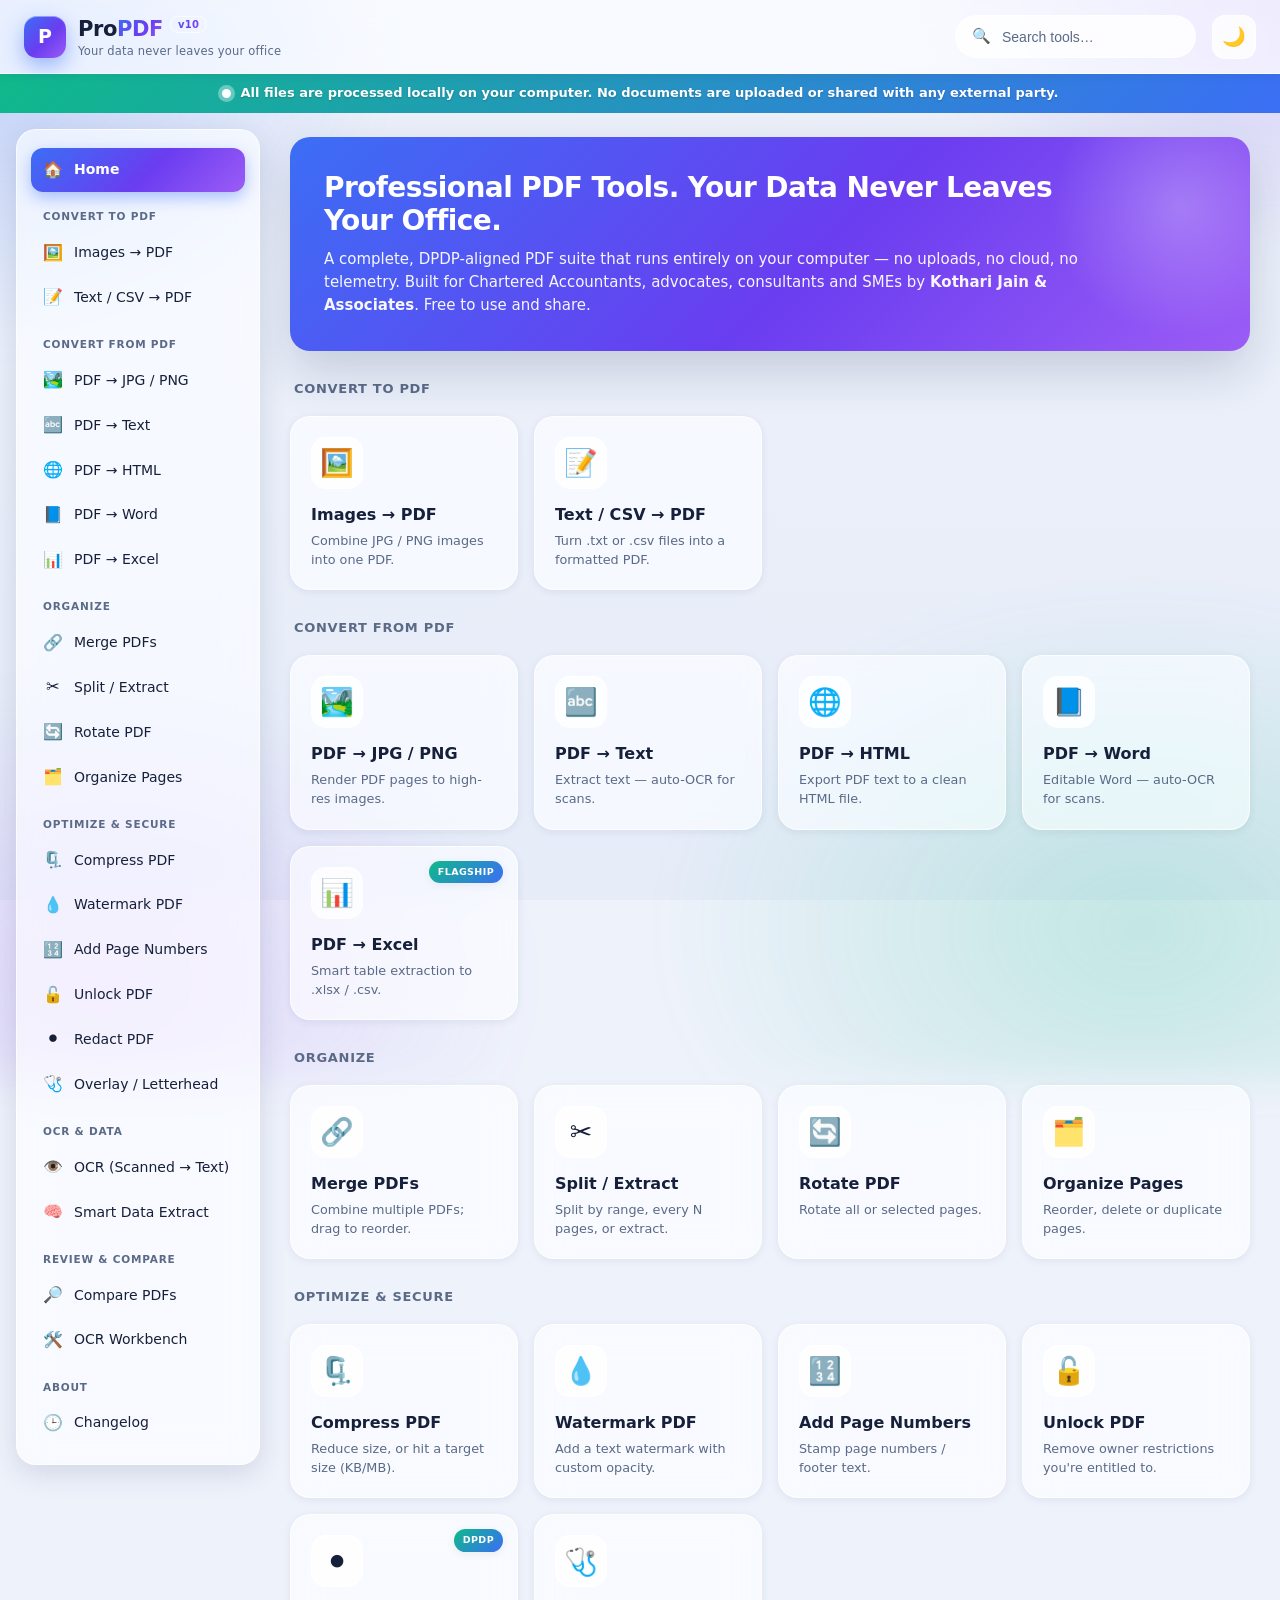
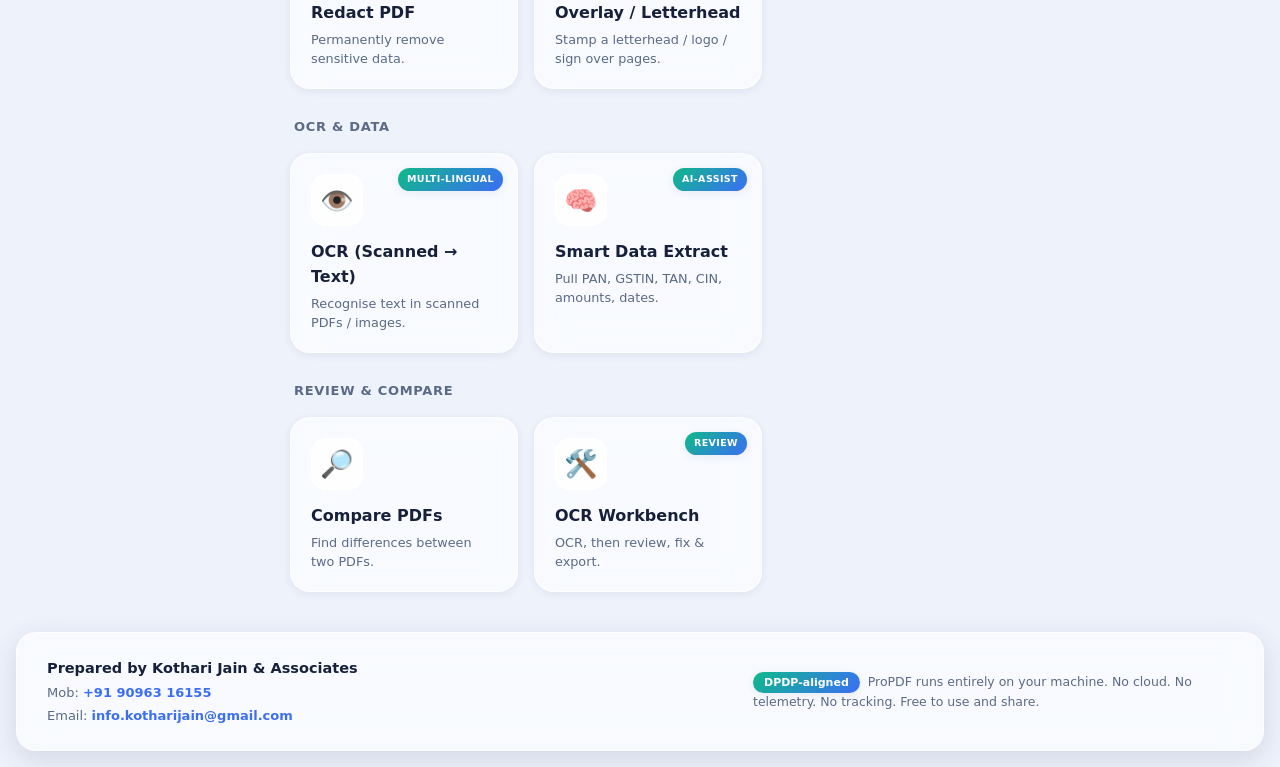
==== ProPDF.html @ 5aa7ebdc "Add files via upload Update to v10" ====
<!DOCTYPE html>
<html lang="en" data-theme="light">
<head>
  <meta charset="UTF-8" />
  <meta name="viewport" content="width=device-width, initial-scale=1.0" />
  <title>ProPDF — Secure Local PDF Tools</title>
  <meta name="description" content="Free PDF toolkit that runs 100% on your computer — merge, split, compress, OCR, PDF to Excel/Word. No uploads, DPDP-compliant. By Kothari Jain & Associates." />
  <meta property="og:type" content="website" />
  <meta property="og:site_name" content="ProPDF" />
  <meta property="og:title" content="ProPDF — Secure Local PDF Tools" />
  <meta property="og:description" content="Free PDF toolkit that runs 100% on your computer — merge, split, compress, OCR, PDF to Excel/Word. No uploads. DPDP-compliant. By Kothari Jain & Associates." />
  <meta property="og:url" content="https://getpropdf.github.io/ProPDF/ProPDF.html" />
  <meta name="twitter:card" content="summary" />
  <meta name="twitter:title" content="ProPDF — Secure Local PDF Tools" />
  <meta name="twitter:description" content="Free, private PDF tools that run entirely on your computer. No uploads. DPDP-compliant." />
  <link rel="icon" href="data:image/svg+xml,%3Csvg%20xmlns='http://www.w3.org/2000/svg'%20viewBox='0%200%20100%20100'%3E%3Crect%20width='100'%20height='100'%20rx='22'%20fill='%233b6ef5'/%3E%3Ctext%20x='50'%20y='70'%20font-size='56'%20font-family='Arial'%20font-weight='bold'%20fill='white'%20text-anchor='middle'%3EP%3C/text%3E%3C/svg%3E" />
  <style>
/* ============================================================
   ProPDF — Material + Glassmorphism UI
   Prepared by Kothari Jain & Associates
   ============================================================ */

:root {
  --bg-0: #eef2fb;
  --bg-1: #e6ecf8;
  --glass: rgba(255, 255, 255, 0.62);
  --glass-2: rgba(255, 255, 255, 0.80);
  --glass-brd: rgba(255, 255, 255, 0.7);
  --stroke: rgba(20, 40, 80, 0.10);
  --text: #16203a;
  --text-muted: #5a6a87;
  --brand: #3b6ef5;
  --brand-2: #6a3df0;
  --accent: #0fb98a;
  --danger: #e0455a;
  --warning: #d68a1c;
  --grad: linear-gradient(135deg, #3b6ef5 0%, #6a3df0 55%, #9b5cf6 100%);
  --grad-accent: linear-gradient(135deg, #0fb98a, #3b6ef5);
  --shadow-sm: 0 2px 8px rgba(30, 50, 90, .08);
  --shadow-md: 0 8px 28px rgba(30, 50, 90, .14);
  --shadow-lg: 0 18px 50px rgba(30, 50, 90, .20);
  --radius: 20px;
  --radius-sm: 13px;
  --speed: .22s cubic-bezier(.2, .8, .2, 1);
  --blur: saturate(160%) blur(16px);
}

[data-theme="dark"] {
  --bg-0: #0a0e1a;
  --bg-1: #0e1424;
  --glass: rgba(26, 34, 56, 0.55);
  --glass-2: rgba(30, 40, 66, 0.72);
  --glass-brd: rgba(120, 140, 200, 0.18);
  --stroke: rgba(150, 170, 220, 0.12);
  --text: #e9eefb;
  --text-muted: #98a6c4;
  --brand: #6d97ff;
  --brand-2: #a47bff;
  --accent: #2fe0ad;
  --danger: #ff6b7d;
  --warning: #f0b44a;
  --grad: linear-gradient(135deg, #4f7dff 0%, #7d54ff 55%, #a86bff 100%);
  --grad-accent: linear-gradient(135deg, #2fe0ad, #4f7dff);
  --shadow-sm: 0 2px 10px rgba(0, 0, 0, .35);
  --shadow-md: 0 10px 34px rgba(0, 0, 0, .45);
  --shadow-lg: 0 22px 60px rgba(0, 0, 0, .55);
}

* { box-sizing: border-box; }
html, body { margin: 0; padding: 0; min-height: 100%; }

body {
  color: var(--text);
  font-family: "Segoe UI", Roboto, system-ui, -apple-system, "Helvetica Neue", Arial, sans-serif;
  font-size: 15px; line-height: 1.55; -webkit-font-smoothing: antialiased;
  background: var(--bg-0); position: relative; overflow-x: hidden;
}
body::before {
  content: ""; position: fixed; inset: -20%; z-index: -2;
  background:
    radial-gradient(40% 40% at 12% 18%, rgba(59, 110, 245, .26), transparent 60%),
    radial-gradient(38% 38% at 88% 12%, rgba(106, 61, 240, .24), transparent 60%),
    radial-gradient(45% 45% at 78% 88%, rgba(15, 185, 138, .20), transparent 60%),
    radial-gradient(40% 40% at 20% 92%, rgba(155, 92, 246, .18), transparent 60%);
  filter: blur(20px); animation: drift 22s ease-in-out infinite alternate;
}
body::after { content: ""; position: fixed; inset: 0; z-index: -3; background: linear-gradient(180deg, var(--bg-0), var(--bg-1)); }
@keyframes drift { 0% { transform: translate3d(0,0,0) scale(1); } 100% { transform: translate3d(0,-3%,0) scale(1.08); } }

a { color: var(--brand); text-decoration: none; }
a:hover { text-decoration: underline; }

.topbar {
  position: sticky; top: 0; z-index: 50; display: flex; align-items: center; gap: 16px; padding: 13px 24px;
  background: var(--glass); -webkit-backdrop-filter: var(--blur); backdrop-filter: var(--blur);
  border-bottom: 1px solid var(--glass-brd); box-shadow: var(--shadow-sm);
}
.brand-logo { display: flex; align-items: center; gap: 12px; cursor: pointer; user-select: none; }
.brand-mark {
  width: 42px; height: 42px; border-radius: 13px; background: var(--grad);
  display: grid; place-items: center; color: #fff; font-weight: 800; font-size: 19px;
  box-shadow: 0 8px 20px rgba(59,110,245,.45), inset 0 1px 0 rgba(255,255,255,.4);
}
.brand-name { font-size: 21px; font-weight: 800; letter-spacing: -.4px; }
.brand-name span { background: var(--grad); -webkit-background-clip: text; background-clip: text; -webkit-text-fill-color: transparent; }
.brand-tag { font-size: 11.5px; color: var(--text-muted); margin-top: -3px; letter-spacing: .2px; }
.topbar-spacer { flex: 1; }

.search-box {
  display: flex; align-items: center; gap: 9px; background: var(--glass-2); border: 1px solid var(--glass-brd);
  border-radius: 999px; padding: 9px 16px; min-width: 240px; transition: box-shadow var(--speed), border-color var(--speed);
}
.search-box:focus-within { border-color: var(--brand); box-shadow: 0 0 0 4px rgba(59,110,245,.16); }
.search-box input { border: none; outline: none; background: transparent; color: var(--text); width: 100%; font-size: 14px; }
.search-box input::placeholder { color: var(--text-muted); }

.icon-btn {
  width: 44px; height: 44px; border-radius: 13px; border: 1px solid var(--glass-brd); background: var(--glass-2);
  color: var(--text); cursor: pointer; display: grid; place-items: center; font-size: 19px;
  transition: transform var(--speed), box-shadow var(--speed), background var(--speed);
}
.icon-btn:hover { transform: translateY(-2px) scale(1.04); box-shadow: var(--shadow-md); }
.icon-btn:active { transform: translateY(0) scale(.98); }

.privacy-banner {
  display: flex; align-items: center; gap: 10px; justify-content: center; background: var(--grad-accent);
  color: #fff; font-size: 13px; font-weight: 600; padding: 9px 16px; text-shadow: 0 1px 2px rgba(0,0,0,.2);
}
.privacy-banner .dot { width: 9px; height: 9px; border-radius: 50%; background: #fff; box-shadow: 0 0 0 4px rgba(255,255,255,.35); animation: pulse 2.2s infinite; }
@keyframes pulse { 0%,100% { opacity: 1; } 50% { opacity: .45; } }

.layout { display: flex; gap: 0; min-height: calc(100vh - 132px); align-items: stretch; }
.sidebar {
  width: 244px; flex-shrink: 0; padding: 18px 14px; margin: 16px 0 16px 16px; border-radius: var(--radius);
  background: var(--glass); -webkit-backdrop-filter: var(--blur); backdrop-filter: var(--blur);
  border: 1px solid var(--glass-brd); box-shadow: var(--shadow-md); align-self: flex-start; position: sticky; top: 84px;
}
.side-group-title { font-size: 10.5px; font-weight: 800; text-transform: uppercase; letter-spacing: .8px; color: var(--text-muted); padding: 16px 12px 6px; }
.side-link {
  display: flex; align-items: center; gap: 11px; padding: 10px 12px; border-radius: 12px; cursor: pointer;
  color: var(--text); font-size: 14px; font-weight: 500; transition: background var(--speed), color var(--speed), transform var(--speed);
}
.side-link:hover { background: var(--glass-2); transform: translateX(3px); }
.side-link.active { background: var(--grad); color: #fff; font-weight: 700; box-shadow: 0 6px 16px rgba(59,110,245,.4); }
.side-link .ic { width: 20px; text-align: center; font-size: 16px; }

.main { flex: 1; padding: 24px 30px; overflow-x: hidden; min-width: 0; }

.hero {
  position: relative; overflow: hidden; border-radius: var(--radius); padding: 34px; margin-bottom: 28px;
  color: #fff; background: var(--grad); box-shadow: var(--shadow-lg);
}
.hero::after { content: ""; position: absolute; right: -60px; top: -60px; width: 260px; height: 260px; background: radial-gradient(circle, rgba(255,255,255,.25), transparent 70%); }
.hero h1 { margin: 0 0 10px; font-size: 28px; letter-spacing: -.6px; line-height: 1.2; max-width: 760px; }
.hero p { margin: 0; max-width: 760px; opacity: .95; font-size: 15px; }
.hero p strong { font-weight: 800; }

.section-title { font-size: 13px; font-weight: 800; margin: 28px 4px 16px; color: var(--text-muted); text-transform: uppercase; letter-spacing: .7px; }

.grid { display: grid; grid-template-columns: repeat(auto-fill, minmax(208px, 1fr)); gap: 16px; }
.card {
  position: relative; overflow: hidden; cursor: pointer; border-radius: var(--radius); padding: 20px;
  background: var(--glass); -webkit-backdrop-filter: var(--blur); backdrop-filter: var(--blur);
  border: 1px solid var(--glass-brd); box-shadow: var(--shadow-sm);
  transition: transform var(--speed), box-shadow var(--speed), border-color var(--speed);
}
.card::before {
  content: ""; position: absolute; inset: 0; border-radius: inherit; padding: 1px; background: var(--grad); opacity: 0;
  -webkit-mask: linear-gradient(#000 0 0) content-box, linear-gradient(#000 0 0); -webkit-mask-composite: xor;
  mask-composite: exclude; transition: opacity var(--speed);
}
.card:hover { transform: translateY(-6px); box-shadow: var(--shadow-lg); }
.card:hover::before { opacity: 1; }
.card .emoji {
  width: 52px; height: 52px; border-radius: 15px; display: grid; place-items: center; font-size: 27px; margin-bottom: 14px;
  background: var(--glass-2); border: 1px solid var(--glass-brd); box-shadow: inset 0 1px 0 rgba(255,255,255,.4); transition: transform var(--speed);
}
.card:hover .emoji { transform: scale(1.08) rotate(-4deg); }
.card h3 { margin: 0 0 5px; font-size: 16px; font-weight: 700; }
.card p { margin: 0; font-size: 12.8px; color: var(--text-muted); line-height: 1.45; }
.card .badge {
  position: absolute; top: 14px; right: 14px; font-size: 9.5px; font-weight: 800; letter-spacing: .4px; padding: 4px 9px;
  border-radius: 999px; color: #fff; background: var(--grad-accent); text-transform: uppercase; box-shadow: var(--shadow-sm);
}
.card .badge.soon { background: linear-gradient(135deg, #f0a93a, #e0742a); }

.tool-head { display: flex; align-items: center; gap: 12px; margin-bottom: 4px; flex-wrap: wrap; }
.tool-head .back {
  cursor: pointer; color: var(--text-muted); font-weight: 600; font-size: 13.5px; padding: 6px 12px; border-radius: 999px;
  background: var(--glass); border: 1px solid var(--glass-brd); transition: background var(--speed), color var(--speed);
}
.tool-head .back:hover { color: var(--brand); }
.tool-head h2 { margin: 0; font-size: 24px; letter-spacing: -.4px; }
.tool-sub { color: var(--text-muted); margin: 6px 0 22px; max-width: 760px; }

.panel {
  border-radius: var(--radius); padding: 26px; background: var(--glass);
  -webkit-backdrop-filter: var(--blur); backdrop-filter: var(--blur); border: 1px solid var(--glass-brd);
  box-shadow: var(--shadow-md); margin-bottom: 18px;
}

.dropzone {
  border: 2px dashed var(--stroke); border-radius: var(--radius); padding: 44px 20px; text-align: center; cursor: pointer;
  transition: border-color var(--speed), background var(--speed), transform var(--speed); background: var(--glass-2);
}
.dropzone:hover, .dropzone.drag { border-color: var(--brand); background: rgba(59,110,245,.08); transform: translateY(-2px); }
.dropzone .dz-icon { font-size: 44px; filter: drop-shadow(0 4px 8px rgba(59,110,245,.3)); }
.dropzone h4 { margin: 14px 0 4px; font-size: 16.5px; }
.dropzone p { margin: 0; color: var(--text-muted); font-size: 13px; }

.filelist { margin-top: 16px; display: flex; flex-direction: column; gap: 9px; }
.fileitem {
  display: flex; align-items: center; gap: 12px; padding: 11px 14px; background: var(--glass-2);
  border: 1px solid var(--glass-brd); border-radius: var(--radius-sm); transition: box-shadow var(--speed);
}
.fileitem:hover { box-shadow: var(--shadow-sm); }
.fileitem.dragging { opacity: .5; }
.fileitem .grip { cursor: grab; color: var(--text-muted); font-size: 15px; }
.fileitem .fname { flex: 1; font-weight: 600; font-size: 14px; overflow: hidden; text-overflow: ellipsis; white-space: nowrap; }
.fileitem .fsize { color: var(--text-muted); font-size: 12.5px; }
.fileitem .rm { cursor: pointer; color: var(--danger); font-weight: 800; padding: 3px 8px; border-radius: 8px; }
.fileitem .rm:hover { background: rgba(224,69,90,.14); }

.controls { display: flex; flex-wrap: wrap; gap: 18px; margin-top: 20px; align-items: flex-end; }
.field { display: flex; flex-direction: column; gap: 7px; }
.field label { font-size: 12.5px; font-weight: 700; color: var(--text-muted); }
.field input[type="text"], .field input[type="number"], .field input[type="password"], .field select {
  background: var(--glass-2); color: var(--text); border: 1px solid var(--glass-brd); border-radius: 11px; padding: 10px 13px;
  font-size: 14px; outline: none; min-width: 160px; transition: border-color var(--speed), box-shadow var(--speed);
}
.field input:focus, .field select:focus { border-color: var(--brand); box-shadow: 0 0 0 4px rgba(59,110,245,.15); }
.field.range input { min-width: 200px; }

.btn {
  border: none; border-radius: 13px; padding: 13px 24px; font-size: 14.5px; font-weight: 700; cursor: pointer; color: #fff;
  background: var(--grad); display: inline-flex; align-items: center; gap: 8px;
  box-shadow: 0 8px 20px rgba(59,110,245,.35), inset 0 1px 0 rgba(255,255,255,.25);
  transition: transform var(--speed), box-shadow var(--speed), filter var(--speed);
}
.btn:hover { transform: translateY(-2px); box-shadow: 0 12px 28px rgba(59,110,245,.45); filter: brightness(1.05); }
.btn:active { transform: translateY(0); }
.btn:disabled { opacity: .5; cursor: not-allowed; transform: none; box-shadow: none; filter: grayscale(.3); }
.btn.secondary { background: var(--glass-2); color: var(--text); border: 1px solid var(--glass-brd); box-shadow: var(--shadow-sm); }
.btn.secondary:hover { color: var(--brand); box-shadow: var(--shadow-md); }
.btn-row { display: flex; gap: 12px; margin-top: 22px; flex-wrap: wrap; }

.progress-wrap { margin-top: 20px; display: none; }
.progress-wrap.show { display: block; }
.progress-bar { height: 12px; border-radius: 999px; background: var(--glass-2); overflow: hidden; border: 1px solid var(--glass-brd); }
.progress-fill { height: 100%; width: 0%; background: var(--grad); transition: width .25s; box-shadow: 0 0 12px rgba(59,110,245,.5); }
.progress-label { font-size: 13px; color: var(--text-muted); margin-top: 9px; font-weight: 500; }

.result { margin-top: 16px; padding: 15px 18px; border-radius: var(--radius-sm); font-size: 14px; display: none; font-weight: 500; }
.result.show { display: block; }
.result.ok { background: rgba(15,185,138,.14); border: 1px solid var(--accent); }
.result.err { background: rgba(224,69,90,.12); border: 1px solid var(--danger); }

.toast {
  position: fixed; bottom: 24px; right: 24px; z-index: 100; background: var(--glass-2);
  -webkit-backdrop-filter: var(--blur); backdrop-filter: var(--blur); border: 1px solid var(--glass-brd);
  border-left: 4px solid var(--accent); border-radius: 14px; padding: 14px 20px; box-shadow: var(--shadow-lg);
  font-size: 14px; transform: translateY(24px); opacity: 0; transition: all .3s cubic-bezier(.2,.8,.2,1); max-width: 360px;
}
.toast.show { transform: translateY(0); opacity: 1; }
.toast.err { border-left-color: var(--danger); }

.thumbs { display: grid; grid-template-columns: repeat(auto-fill, minmax(128px, 1fr)); gap: 14px; margin-top: 18px; }
.thumb {
  position: relative; border: 1px solid var(--glass-brd); border-radius: 12px; overflow: hidden; background: var(--glass-2);
  cursor: grab; box-shadow: var(--shadow-sm); transition: transform var(--speed), box-shadow var(--speed);
}
.thumb:hover { transform: translateY(-3px); box-shadow: var(--shadow-md); }
.thumb.dragging { opacity: .4; }
.thumb canvas, .thumb img { width: 100%; display: block; }
.thumb .pg { position: absolute; bottom: 0; left: 0; right: 0; text-align: center; font-size: 11px; background: rgba(0,0,0,.6); color: #fff; padding: 3px; }
.thumb .ops { position: absolute; top: 5px; right: 5px; display: flex; gap: 5px; }
.thumb .ops span { width: 24px; height: 24px; border-radius: 8px; background: rgba(0,0,0,.62); color: #fff; display: grid; place-items: center; font-size: 12px; cursor: pointer; transition: background var(--speed); }
.thumb .ops span:hover { background: var(--brand); }

.footer {
  margin: 16px; padding: 24px 30px; border-radius: var(--radius); background: var(--glass);
  -webkit-backdrop-filter: var(--blur); backdrop-filter: var(--blur); border: 1px solid var(--glass-brd);
  box-shadow: var(--shadow-md); color: var(--text-muted); font-size: 13px;
}
.footer-grid { display: flex; flex-wrap: wrap; gap: 26px; justify-content: space-between; align-items: center; }
.firm-card { display: flex; flex-direction: column; gap: 3px; }
.firm-card strong { color: var(--text); font-size: 14.5px; }
.firm-card a { font-weight: 600; }
.footer .disclaimer { max-width: 480px; font-size: 12.5px; }

.outbox {
  margin-top: 14px; background: var(--glass-2); border: 1px solid var(--glass-brd); border-radius: 12px; padding: 14px;
  max-height: 380px; overflow: auto; font-family: ui-monospace, "Cascadia Code", Consolas, monospace; font-size: 12.5px;
  white-space: pre-wrap; word-break: break-word;
}

.muted { color: var(--text-muted); }
.hidden { display: none !important; }
.pill { font-size: 11px; font-weight: 800; padding: 4px 11px; border-radius: 999px; color: #fff; background: var(--grad-accent); box-shadow: var(--shadow-sm); }

@media (max-width: 900px) {
  .sidebar { display: none; }
  .search-box { min-width: 140px; }
  .main { padding: 18px; }
  .hero h1 { font-size: 23px; }
}

/* ---------- attachment preview ---------- */
.preview-wrap { margin-top: 16px; }
.preview-head { font-size: 12px; font-weight: 800; text-transform: uppercase; letter-spacing: .6px; color: var(--text-muted); margin: 4px 2px 10px; }
.preview-file-label { font-weight: 700; font-size: 13px; margin: 12px 2px 8px; color: var(--text); }
.preview-wrap .thumb { cursor: default; }
.preview-wrap .thumb:hover { transform: none; box-shadow: var(--shadow-sm); }

/* ---------- changelog ---------- */
.cl-head { display: flex; align-items: center; gap: 12px; margin-bottom: 12px; flex-wrap: wrap; }
.cl-ver { font-weight: 800; font-size: 13px; color: #fff; background: var(--grad); padding: 4px 13px; border-radius: 999px; box-shadow: var(--shadow-sm); }
.cl-title { font-weight: 700; font-size: 16.5px; }
.cl-list { margin: 0; padding-left: 20px; }
.cl-list li { margin: 6px 0; font-size: 14px; color: var(--text); line-height: 1.5; }

/* ---------- version badge + update bar ---------- */
.ver-badge { font-size: 10px; font-weight: 800; vertical-align: super; margin-left: 7px; padding: 2px 7px; border-radius: 999px; background: var(--glass-2); border: 1px solid var(--glass-brd); color: var(--brand); letter-spacing: .3px; }
.update-bar { position: fixed; left: 50%; transform: translateX(-50%); bottom: 24px; z-index: 120; display: flex; align-items: center; gap: 14px; padding: 12px 14px 12px 20px; border-radius: 14px; background: var(--glass-2); -webkit-backdrop-filter: var(--blur); backdrop-filter: var(--blur); border: 1px solid var(--glass-brd); box-shadow: var(--shadow-lg); font-size: 14px; font-weight: 600; max-width: 92vw; }
.update-bar .btn { padding: 9px 16px; font-size: 13.5px; }
.update-x { cursor: pointer; color: var(--text-muted); font-weight: 800; padding: 2px 7px; border-radius: 8px; }
.update-x:hover { color: var(--danger); background: rgba(224,69,90,.12); }

/* ---------- v10: redact ---------- */
.redact-viewer { display: flex; flex-direction: column; gap: 14px; margin-top: 14px; max-height: 72vh; overflow: auto; padding: 4px; }
.rd-page { position: relative; border: 1px solid var(--glass-brd); border-radius: 10px; overflow: hidden; background: var(--glass-2); }
.rd-page canvas { display: block; width: 100%; }
.rd-overlay { position: absolute; inset: 0; cursor: crosshair; }
.rd-box { position: absolute; background: rgba(0,0,0,.55); border: 1px solid #000; cursor: pointer; }
.rd-box.auto { background: rgba(214,69,90,.45); border-color: var(--danger); }
.rd-pagenum { position: absolute; top: 6px; left: 8px; font-size: 11px; background: rgba(0,0,0,.6); color: #fff; padding: 2px 8px; border-radius: 6px; }
.det-list { margin-top: 14px; display: flex; flex-direction: column; gap: 4px; max-height: 200px; overflow: auto; }
.det-head { font-weight: 800; font-size: 12.5px; margin: 6px 0; color: var(--text-muted); }
.det-item { font-size: 13px; padding: 4px 10px; background: var(--glass-2); border: 1px solid var(--glass-brd); border-radius: 8px; }
/* ---------- v10: overlay ---------- */
.ov-preview { margin-top: 14px; }
.ov-stage { position: relative; display: inline-block; max-width: 100%; border: 1px solid var(--glass-brd); border-radius: 10px; overflow: hidden; }
.ov-stage canvas { display: block; }
.ov-ghost { position: absolute; pointer-events: none; }
/* ---------- v10: compare ---------- */
.cmp-out { margin-top: 14px; display: flex; flex-direction: column; gap: 12px; }
.cmp-sum { font-size: 14px; padding: 10px 14px; background: var(--glass-2); border: 1px solid var(--glass-brd); border-radius: 10px; }
.cmp-legend { font-size: 12px; display: flex; gap: 10px; }
.cmp-text { line-height: 1.9; background: var(--glass-2); border: 1px solid var(--glass-brd); border-radius: 10px; padding: 14px; max-height: 52vh; overflow: auto; }
.d-add { background: rgba(15,185,138,.25); border-radius: 3px; padding: 0 2px; }
.d-del { background: rgba(224,69,90,.25); text-decoration: line-through; border-radius: 3px; padding: 0 2px; }
.cmp-page { display: flex; flex-direction: column; gap: 6px; }
/* ---------- v10: OCR workbench ---------- */
.wb-text { width: 100%; min-height: 320px; margin-top: 14px; border-radius: 12px; border: 1px solid var(--glass-brd); background: var(--glass-2); color: var(--text); padding: 14px; font-family: ui-monospace, Consolas, monospace; font-size: 13px; line-height: 1.5; resize: vertical; box-sizing: border-box; }
.wb-val { margin-top: 12px; display: flex; flex-direction: column; gap: 4px; }
.wb-valitem { font-size: 13px; padding: 5px 10px; border-radius: 8px; border: 1px solid var(--glass-brd); }
.wb-valitem.ok { background: rgba(15,185,138,.12); }
.wb-valitem.bad { background: rgba(224,69,90,.14); }
  </style>
</head>
<body>
  <header class="topbar">
    <div class="brand-logo" onclick="ProPDF.go('home')">
      <div class="brand-mark">P</div>
      <div>
        <div class="brand-name">Pro<span>PDF</span></div>
        <div class="brand-tag">Your data never leaves your office</div>
      </div>
    </div>
    <div class="topbar-spacer"></div>
    <div class="search-box">
      <span>🔍</span>
      <input id="toolSearch" type="text" placeholder="Search tools…" oninput="ProPDF.filterTools(this.value)" />
    </div>
    <button class="icon-btn" id="themeBtn" title="Toggle dark / light mode" onclick="ProPDF.toggleTheme()">🌙</button>
  </header>

  <div class="privacy-banner">
    <span class="dot"></span>
    All files are processed locally on your computer. No documents are uploaded or shared with any external party.
  </div>

  <div class="layout">
    <nav class="sidebar" id="sidebar"></nav>
    <main class="main" id="main"></main>
  </div>

  <footer class="footer">
    <div class="footer-grid">
      <div class="firm-card">
        <strong>Prepared by Kothari Jain &amp; Associates</strong>
        <span>Mob: <a href="tel:+919096316155">+91 90963 16155</a></span>
        <span>Email: <a href="mailto:info.kotharijain@gmail.com">info.kotharijain@gmail.com</a></span>
      </div>
      <div class="disclaimer">
        <span class="pill">DPDP-aligned</span>
        &nbsp;ProPDF runs entirely on your machine. No cloud. No telemetry. No tracking. Free to use and share.
      </div>
    </div>
  </footer>

  <div class="toast" id="toast"></div>

  <script>
/* ============================================================
   ProPDF — on-demand library loader
   Loads each library from the local /lib folder first (offline),
   then falls back to cdnjs. Heavy libraries (OCR, Excel) load only
   when the relevant tool is opened, keeping startup lean.
   ============================================================ */
(function () {
  "use strict";

  // version-pinned sources. local path is tried first.
  var LIBS = {
    pdfLib: {
      global: "PDFLib",
      local: "lib/pdf-lib.min.js",
      cdn: "https://cdnjs.cloudflare.com/ajax/libs/pdf-lib/1.17.1/pdf-lib.min.js"
    },
    pdfjs: {
      global: "pdfjsLib",
      local: "lib/pdf.min.js",
      cdn: "https://cdnjs.cloudflare.com/ajax/libs/pdf.js/3.11.174/pdf.min.js",
      worker_local: "lib/pdf.worker.min.js",
      worker_cdn: "https://cdnjs.cloudflare.com/ajax/libs/pdf.js/3.11.174/pdf.worker.min.js"
    },
    jszip: {
      global: "JSZip",
      local: "lib/jszip.min.js",
      cdn: "https://cdnjs.cloudflare.com/ajax/libs/jszip/3.10.1/jszip.min.js"
    },
    xlsx: {
      global: "XLSX",
      local: "lib/xlsx.full.min.js",
      cdn: "https://cdnjs.cloudflare.com/ajax/libs/xlsx/0.18.5/xlsx.full.min.js"
    },
    tesseract: {
      global: "Tesseract",
      local: "lib/tesseract.min.js",
      cdn: "https://cdnjs.cloudflare.com/ajax/libs/tesseract.js/5.1.0/tesseract.min.js"
    }
  };

  var loaded = {};   // key -> Promise

  function injectScript(src) {
    return new Promise(function (resolve, reject) {
      var s = document.createElement("script");
      s.src = src;
      s.async = true;
      s.onload = function () { resolve(src); };
      s.onerror = function () { reject(new Error("failed: " + src)); };
      document.head.appendChild(s);
    });
  }

  // try local, then cdn; resolve once `global` exists on window
  function loadOne(key) {
    if (loaded[key]) return loaded[key];
    var cfg = LIBS[key];
    if (!cfg) return Promise.reject(new Error("unknown lib " + key));

    loaded[key] = injectScript(cfg.local)
      .then(check(cfg.global))
      .then(function () { cfg._from = "local"; })
      .catch(function () {
        return injectScript(cfg.cdn).then(check(cfg.global)).then(function () { cfg._from = "cdn"; });
      })
      .then(function () { return window[cfg.global]; });

    return loaded[key];
  }

  function check(globalName) {
    return function () {
      if (!window[globalName]) throw new Error("global " + globalName + " missing");
      return true;
    };
  }

  // public: ensure a set of libs are present
  function ensure() {
    var keys = Array.prototype.slice.call(arguments);
    return Promise.all(keys.map(loadOne)).then(function () {
      // configure pdf.js worker if it was requested
      if (keys.indexOf("pdfjs") !== -1 && window.pdfjsLib) {
        var cfg = LIBS.pdfjs;
        // use the worker from the SAME source the main library loaded from
        // (avoids fetch(), which is blocked on the file:// protocol)
        var src = (cfg._from === "cdn") ? cfg.worker_cdn : cfg.worker_local;
        try { window.pdfjsLib.GlobalWorkerOptions.workerSrc = src; } catch (e) { /* ignore */ }
      }
    });
  }

  window.ProPDFLibs = { ensure: ensure };
})();
  </script>
  <script>
/* ============================================================
   ProPDF — UI shell & utilities
   Prepared by Kothari Jain & Associates
   ============================================================ */
(function () {
  "use strict";

  var App = {
    tools: [],
    groups: ["Convert to PDF", "Convert from PDF", "Organize", "Optimize & Secure", "OCR & Data", "Review & Compare"],
    current: "home"
  };

  /* ---------------- tool registry ---------------- */
  App.registerTool = function (def) { App.tools.push(def); };
  App.getTool = function (id) { return App.tools.filter(function (t) { return t.id === id; })[0]; };

  /* ---------------- DOM helpers ---------------- */
  function el(tag, attrs, html) {
    var e = document.createElement(tag);
    if (attrs) for (var k in attrs) {
      if (k === "class") e.className = attrs[k];
      else if (k === "html") e.innerHTML = attrs[k];
      else e.setAttribute(k, attrs[k]);
    }
    if (html != null) e.innerHTML = html;
    return e;
  }
  App.el = el;

  /* ---------------- theme ---------------- */
  App.toggleTheme = function () {
    var html = document.documentElement;
    var next = html.getAttribute("data-theme") === "dark" ? "light" : "dark";
    html.setAttribute("data-theme", next);
    document.getElementById("themeBtn").textContent = next === "dark" ? "☀️" : "🌙";
    try { window.localStorage.setItem("propdf-theme", next); } catch (e) {}
  };
  (function initTheme() {
    var saved;
    try { saved = window.localStorage.getItem("propdf-theme"); } catch (e) {}
    if (saved) {
      document.documentElement.setAttribute("data-theme", saved);
    }
  })();

  /* ---------------- toast ---------------- */
  var toastTimer;
  App.toast = function (msg, isErr) {
    var t = document.getElementById("toast");
    t.textContent = msg;
    t.className = "toast show" + (isErr ? " err" : "");
    clearTimeout(toastTimer);
    toastTimer = setTimeout(function () { t.className = "toast"; }, 3800);
  };

  /* ---------------- file helpers ---------------- */
  App.readAB = function (file) {
    return new Promise(function (res, rej) {
      var r = new FileReader();
      r.onload = function () { res(r.result); };
      r.onerror = rej;
      r.readAsArrayBuffer(file);
    });
  };
  App.fmtSize = function (b) {
    if (b < 1024) return b + " B";
    if (b < 1048576) return (b / 1024).toFixed(1) + " KB";
    return (b / 1048576).toFixed(2) + " MB";
  };
  App.download = function (filename, data, mime) {
    var blob = (data instanceof Blob) ? data : new Blob([data], { type: mime || "application/octet-stream" });
    var url = URL.createObjectURL(blob);
    var a = el("a", { href: url, download: filename });
    document.body.appendChild(a); a.click();
    setTimeout(function () { URL.revokeObjectURL(url); a.remove(); }, 1500);
  };

  /* ---------------- reusable file zone ----------------
     opts: { multiple, accept, hint, onChange(files) }
     returns { files: [], el, refresh() }
  ---------------------------------------------------- */
  App.fileZone = function (opts) {
    opts = opts || {};
    var state = { files: [] };
    var wrap = el("div");
    var dz = el("div", { class: "dropzone" });
    dz.innerHTML =
      '<div class="dz-icon">📂</div>' +
      '<h4>Drag &amp; drop files here</h4>' +
      '<p>' + (opts.hint || "or click to browse") + '</p>';
    var input = el("input", { type: "file", style: "display:none" });
    if (opts.multiple) input.setAttribute("multiple", "multiple");
    if (opts.accept) input.setAttribute("accept", opts.accept);
    var list = el("div", { class: "filelist" });
    var previewWrap = el("div", { class: "preview-wrap" });

    function add(fileList) {
      var arr = Array.prototype.slice.call(fileList);
      if (!opts.multiple) { state.files = arr.slice(0, 1); }
      else { state.files = state.files.concat(arr); }
      render();
      if (opts.onChange) opts.onChange(state.files);
    }
    function render() {
      list.innerHTML = "";
      state.files.forEach(function (f, i) {
        var item = el("div", { class: "fileitem", draggable: opts.multiple ? "true" : "false" });
        item.innerHTML =
          (opts.multiple ? '<span class="grip">⠿</span>' : '') +
          '<span class="fname">' + escapeHtml(f.name) + '</span>' +
          '<span class="fsize">' + App.fmtSize(f.size) + '</span>' +
          '<span class="rm" title="Remove">✕</span>';
        item.querySelector(".rm").onclick = function () {
          state.files.splice(i, 1); render();
          if (opts.onChange) opts.onChange(state.files);
        };
        if (opts.multiple) enableRowDrag(item, i);
        list.appendChild(item);
      });
      renderPreview();
    }
    function enableRowDrag(item, idx) {
      item.addEventListener("dragstart", function (e) {
        item.classList.add("dragging");
        e.dataTransfer.setData("text/plain", idx);
      });
      item.addEventListener("dragend", function () { item.classList.remove("dragging"); });
      item.addEventListener("dragover", function (e) { e.preventDefault(); });
      item.addEventListener("drop", function (e) {
        e.preventDefault();
        var from = parseInt(e.dataTransfer.getData("text/plain"), 10);
        if (isNaN(from) || from === idx) return;
        var moved = state.files.splice(from, 1)[0];
        state.files.splice(idx, 0, moved);
        render();
        if (opts.onChange) opts.onChange(state.files);
      });
    }

    dz.onclick = function () { input.click(); };
    input.onchange = function () { add(input.files); input.value = ""; };
    dz.addEventListener("dragover", function (e) { e.preventDefault(); dz.classList.add("drag"); });
    dz.addEventListener("dragleave", function () { dz.classList.remove("drag"); });
    dz.addEventListener("drop", function (e) {
      e.preventDefault(); dz.classList.remove("drag");
      if (e.dataTransfer.files && e.dataTransfer.files.length) add(e.dataTransfer.files);
    });

    wrap.appendChild(dz);
    wrap.appendChild(input);
    wrap.appendChild(list);
    wrap.appendChild(previewWrap);
    state.el = wrap;
    state.clear = function () { state.files = []; render(); };

    function isPdf(f) { return /pdf$/i.test(f.type) || /\.pdf$/i.test(f.name); }
    function isImg(f) { return /^image\//.test(f.type) || /\.(png|jpe?g|gif|webp|bmp)$/i.test(f.name); }
    var previewToken = 0;
    function renderPreview() {
      if (opts.preview === false) return;
      previewWrap.innerHTML = "";
      if (!state.files.length) return;
      if (!state.files.some(function (f) { return isPdf(f) || isImg(f); })) return;
      var myToken = ++previewToken;
      previewWrap.appendChild(el("div", { class: "preview-head" }, "Preview"));
      var box = el("div"); previewWrap.appendChild(box);
      var MAX = 60, shown = 0, multi = state.files.length > 1;
      var needPdf = state.files.some(isPdf);
      var prep = (needPdf && window.ProPDFLibs) ? window.ProPDFLibs.ensure("pdfjs") : Promise.resolve();
      prep.then(function () {
        return state.files.reduce(function (chain, f) {
          return chain.then(function () {
            if (myToken !== previewToken) return;
            if (multi) box.appendChild(el("div", { class: "preview-file-label" }, "📄 " + escapeHtml(f.name)));
            if (isImg(f)) {
              var gi = el("div", { class: "thumbs" }); box.appendChild(gi);
              var ti = el("div", { class: "thumb" });
              var im = el("img"); im.src = URL.createObjectURL(f); ti.appendChild(im); gi.appendChild(ti);
              shown++; return;
            }
            if (!isPdf(f)) return;
            return App.readAB(f).then(function (ab) {
              return window.pdfjsLib.getDocument({ data: ab }).promise.then(function (pdf) {
                var g = el("div", { class: "thumbs" }); box.appendChild(g);
                var n = pdf.numPages, i = 1;
                function nextPage() {
                  if (i > n || shown >= MAX || myToken !== previewToken) {
                    if (n > MAX) box.appendChild(el("div", { class: "muted", style: "margin:8px 2px;font-size:12.5px" }, "Showing first " + MAX + " of " + n + " pages."));
                    return;
                  }
                  return pdf.getPage(i).then(function (pg) {
                    var vp = pg.getViewport({ scale: 0.3 });
                    var t = el("div", { class: "thumb" });
                    var c = el("canvas"); c.width = vp.width; c.height = vp.height;
                    t.appendChild(c); t.appendChild(el("div", { class: "pg" }, "Page " + i));
                    g.appendChild(t);
                    return pg.render({ canvasContext: c.getContext("2d"), viewport: vp }).promise.then(function () { shown++; i++; return nextPage(); });
                  });
                }
                return nextPage();
              });
            });
          });
        }, Promise.resolve());
      }).catch(function () {});
    }

    return state;
  };

  /* ---------------- progress + result widgets ---------------- */
  App.progressWidget = function () {
    var wrap = el("div", { class: "progress-wrap" });
    wrap.innerHTML =
      '<div class="progress-bar"><div class="progress-fill"></div></div>' +
      '<div class="progress-label"></div>';
    var fill = wrap.querySelector(".progress-fill");
    var label = wrap.querySelector(".progress-label");
    return {
      el: wrap,
      show: function (msg) { wrap.classList.add("show"); if (msg) label.textContent = msg; },
      set: function (pct, msg) { fill.style.width = Math.max(0, Math.min(100, pct)) + "%"; if (msg != null) label.textContent = msg; },
      hide: function () { wrap.classList.remove("show"); fill.style.width = "0%"; }
    };
  };
  App.resultWidget = function () {
    var w = el("div", { class: "result" });
    return {
      el: w,
      ok: function (msg) { w.className = "result show ok"; w.innerHTML = msg; },
      err: function (msg) { w.className = "result show err"; w.innerHTML = "⚠️ " + msg; },
      clear: function () { w.className = "result"; w.innerHTML = ""; }
    };
  };

  function escapeHtml(s) {
    return String(s).replace(/[&<>"']/g, function (c) {
      return { "&": "&amp;", "<": "&lt;", ">": "&gt;", '"': "&quot;", "'": "&#39;" }[c];
    });
  }
  App.escapeHtml = escapeHtml;

  /* parse page ranges like "1-3,5,8-10" into 0-based index array */
  App.parseRanges = function (str, max) {
    var out = [], seen = {};
    String(str).split(",").forEach(function (part) {
      part = part.trim(); if (!part) return;
      var m = part.match(/^(\d+)\s*-\s*(\d+)$/);
      if (m) {
        var a = parseInt(m[1], 10), b = parseInt(m[2], 10);
        if (a > b) { var t = a; a = b; b = t; }
        for (var i = a; i <= b; i++) push(i);
      } else if (/^\d+$/.test(part)) {
        push(parseInt(part, 10));
      }
    });
    function push(n) { if (n >= 1 && n <= max && !seen[n]) { seen[n] = 1; out.push(n - 1); } }
    return out;
  };

  /* ---------------- navigation / rendering ---------------- */
  App.go = function (id) {
    App.current = id;
    renderSidebar();
    var main = document.getElementById("main");
    main.innerHTML = "";
    window.scrollTo(0, 0);
    if (id === "home") return renderHome(main);
    if (id === "changelog") return renderChangelog(main);
    var tool = App.getTool(id);
    if (!tool) return renderHome(main);

    var head = el("div");
    head.innerHTML =
      '<div class="tool-head"><span class="back" onclick="ProPDF.go(\'home\')">← All tools</span></div>' +
      '<div class="tool-head"><span style="font-size:26px">' + tool.emoji + '</span><h2>' + tool.name + '</h2>' +
      (tool.status === "soon" ? ' <span class="pill" style="background:rgba(201,133,27,.16);color:var(--warning)">Roadmap</span>' : '') +
      '</div>' +
      '<p class="tool-sub">' + tool.long + '</p>';
    main.appendChild(head);

    var panel = el("div", { class: "panel" });
    main.appendChild(panel);
    if (tool.status === "soon" && !tool.render) {
      panel.innerHTML = '<p class="muted">This capability is planned for the optional ProPDF Power Pack (local Python engine). ' +
        'See the roadmap in <code>docs/ROADMAP.md</code>. The lean browser edition focuses on features that run fully client-side.</p>';
      return;
    }
    try { tool.render(panel); }
    catch (e) { panel.innerHTML = '<p class="result show err">Failed to load tool: ' + escapeHtml(e.message) + '</p>'; }
  };

  function renderSidebar() {
    var sb = document.getElementById("sidebar");
    sb.innerHTML = "";
    var home = el("div", { class: "side-link" + (App.current === "home" ? " active" : "") }, '<span class="ic">🏠</span> Home');
    home.onclick = function () { App.go("home"); };
    sb.appendChild(home);
    App.groups.forEach(function (g) {
      sb.appendChild(el("div", { class: "side-group-title" }, g));
      App.tools.filter(function (t) { return t.group === g; }).forEach(function (t) {
        var link = el("div", { class: "side-link" + (App.current === t.id ? " active" : "") },
          '<span class="ic">' + t.emoji + '</span> ' + t.name);
        link.onclick = function () { App.go(t.id); };
        sb.appendChild(link);
      });
    });
    sb.appendChild(el("div", { class: "side-group-title" }, "About"));
    var cl = el("div", { class: "side-link" + (App.current === "changelog" ? " active" : "") }, '<span class="ic">\ud83d\udd52</span> Changelog');
    cl.onclick = function () { App.go("changelog"); };
    sb.appendChild(cl);
  }

  var CHANGELOG = [
    { v: "v10", title: "Redaction, Overlay, Compare & OCR Workbench", items: [
      "Redact PDF: auto-detects sensitive data (PAN, GSTIN, TAN, CIN, DIN, IFSC, Aadhaar, card/account numbers, emails, phones) and lets you draw redaction boxes. Redacted pages are permanently flattened so hidden text cannot be recovered; works on scans via OCR; output is verified.",
      "Overlay / Letterhead: stamp a letterhead, logo, sign or stamp (PDF/PNG/JPG) over chosen pages with position, size, rotation, opacity and live preview.",
      "Compare PDFs: text differences (added/removed/changed) and visual pixel differences, with an exportable report; auto-OCR for scanned files.",
      "OCR Workbench: review and correct OCR text, validate PAN/GSTIN/Aadhaar/CIN/IFSC by checksum, and export to TXT, Word, Excel or a searchable PDF (image + invisible selectable text)."
    ] },
    { v: "v9", title: "Compress to a target size", items: [
      "Compress PDF now has a \u201cTarget file size\u201d mode \u2014 enter a limit in KB or MB (e.g. for GST / Income-Tax portals) and ProPDF automatically finds the best quality and resolution that stays under it.",
      "Tells you the final size, and warns if the target is impossible without unreadable quality."
    ] },
    { v: "v8", title: "Cleanup & Changelog", items: [
      "Removed the non-working Office → PDF and Password Protect placeholders.",
      "Added this Changelog with the full version history."
    ] },
    { v: "v7", title: "File previews", items: [
      "Page-thumbnail previews of the attached file in every tool (Split / Extract, Merge, Rotate, Compress, Watermark, Page Numbers, and all PDF → tools), each page numbered.",
      "Merge shows each file's pages grouped under its name, in the current order.",
      "Images → PDF previews the actual images before converting."
    ] },
    { v: "v6", title: "Far better PDF → Excel tables", items: [
      "Columns are now anchored to the table's header row and each word is placed by position — so Client ID, Client Name, quantities and ISIN stay in their own columns even when names are long.",
      "The table is automatically separated from the letterhead and signature text.",
      "Rows whose content wrapped to a second line are merged back together; trailing rows are detected via their numeric columns.",
      "Quantities saved as numbers; long IDs kept as text to avoid losing digits."
    ] },
    { v: "v5", title: "Automatic OCR for scans", items: [
      "PDF → Excel now detects a scanned page (no text layer) and runs OCR automatically — no separate step.",
      "OCR reads word positions via TSV with confidence filtering, and never produces a blank sheet.",
      "The same auto-OCR fallback was added to PDF → Text and PDF → Word.",
      "Added a per-tool OCR language selector (English plus Hindi, Marathi, Gujarati, Tamil, Telugu, Kannada, Bengali, Punjabi)."
    ] },
    { v: "v4", title: "One shareable file", items: [
      "Repackaged the whole app into a single self-contained index.html — share just that one file.",
      "Fixed start-up and file:// loading problems; added a cache-proof local launcher (Start ProPDF.bat)."
    ] },
    { v: "v3", title: "Modern redesign", items: [
      "New Material + Glassmorphism interface: frosted-glass panels, animated gradient background, refined dark / light themes and hover effects."
    ] },
    { v: "v2", title: "Stability fix", items: [
      "Fixed a critical bug where the tools failed to load, leaving buttons unresponsive — everything is clickable now."
    ] },
    { v: "v1", title: "First release", items: [
      "100% local, DPDP-aligned PDF suite — no uploads, no cloud, no telemetry.",
      "Convert to PDF (Images, Text / CSV) and from PDF (JPG/PNG, Text, HTML, Word, Excel).",
      "Organize: Merge, Split / Extract, Rotate, Organize Pages.",
      "Optimize & Secure: Compress, Watermark, Page Numbers, Unlock.",
      "OCR (English + 10 Indian languages) and Smart Data Extract (PAN / GSTIN / TAN / CIN / DIN).",
      "Dark / light mode, drag-and-drop, search and full documentation."
    ] }
  ];

  function renderChangelog(main) {
    var hero = el("div", { class: "hero" });
    hero.innerHTML = '<h1>Changelog</h1><p>Version history of ProPDF — newest first. Current version: <strong>' + CHANGELOG[0].v + '</strong>.</p>';
    main.appendChild(hero);
    CHANGELOG.forEach(function (rel) {
      var card = el("div", { class: "panel" });
      var items = rel.items.map(function (it) { return '<li>' + escapeHtml(it) + '</li>'; }).join("");
      card.innerHTML = '<div class="cl-head"><span class="cl-ver">' + rel.v + '</span><span class="cl-title">' + escapeHtml(rel.title) + '</span></div><ul class="cl-list">' + items + '</ul>';
      main.appendChild(card);
    });
  }

  function renderHome(main) {
    var hero = el("div", { class: "hero" });
    hero.innerHTML =
      '<h1>Professional PDF Tools. Your Data Never Leaves Your Office.</h1>' +
      '<p>A complete, DPDP-aligned PDF suite that runs entirely on your computer — no uploads, no cloud, ' +
      'no telemetry. Built for Chartered Accountants, advocates, consultants and SMEs by ' +
      '<strong>Kothari Jain &amp; Associates</strong>. Free to use and share.</p>';
    main.appendChild(hero);

    var q = (document.getElementById("toolSearch").value || "").toLowerCase();
    App.groups.forEach(function (g) {
      var items = App.tools.filter(function (t) {
        return t.group === g && (!q || (t.name + " " + t.long).toLowerCase().indexOf(q) !== -1);
      });
      if (!items.length) return;
      main.appendChild(el("div", { class: "section-title" }, g));
      var grid = el("div", { class: "grid" });
      items.forEach(function (t) {
        var card = el("div", { class: "card" });
        card.innerHTML =
          '<div class="emoji">' + t.emoji + '</div>' +
          '<h3>' + t.name + '</h3>' +
          '<p>' + t.desc + '</p>' +
          (t.status === "soon" ? '<span class="badge soon">Roadmap</span>'
            : (t.badge ? '<span class="badge">' + t.badge + '</span>' : ''));
        card.onclick = function () { App.go(t.id); };
        grid.appendChild(card);
      });
      main.appendChild(grid);
    });
  }

  App.filterTools = function () {
    if (App.current === "home") App.go("home");
  };

  /* expose */
  window.ProPDF = App;

  /* ---------------- version + update check ---------------- */
  App.VERSION = "v10";
  function versionNum(v) { var m = String(v).match(/\d+/); return m ? parseInt(m[0], 10) : 0; }
  function injectVersionBadge() {
    var bn = document.querySelector(".brand-name");
    if (bn && !bn.querySelector(".ver-badge")) bn.appendChild(el("span", { class: "ver-badge" }, App.VERSION));
  }
  function showUpdateBar(ver, notes) {
    if (document.querySelector(".update-bar")) return;
    var bar = el("div", { class: "update-bar" });
    bar.appendChild(el("span", { class: "update-msg" }, "✨ ProPDF " + escapeHtml(ver) + " is available" + (notes ? " — " + escapeHtml(notes) : "")));
    var b = el("button", { class: "btn" }, "Reload to update");
    b.onclick = function () { location.href = location.pathname + "?u=" + Date.now(); };
    var x = el("span", { class: "update-x", title: "Dismiss" }, "✕");
    x.onclick = function () { bar.remove(); };
    bar.appendChild(b); bar.appendChild(x);
    document.body.appendChild(bar);
  }
  App.checkForUpdate = function () {
    if (typeof location === "undefined" || !/^https?:/.test(location.protocol)) return;  // only when hosted online
    fetch("version.json?_=" + Date.now(), { cache: "no-store" })
      .then(function (r) { return r.ok ? r.json() : null; })
      .then(function (j) { if (j && j.version && versionNum(j.version) > versionNum(App.VERSION)) showUpdateBar(j.version, j.notes || ""); })
      .catch(function () {});
  };

  /* boot once tools.js has registered everything */
  function boot() {
    try { App.go("home"); injectVersionBadge(); App.checkForUpdate(); }
    catch (e) { console.error("ProPDF boot error:", e); }
  }
  if (document.readyState === "loading") document.addEventListener("DOMContentLoaded", boot);
  else boot();
})();
  </script>
  <script>
/* ============================================================
   ProPDF — tool implementations (100% client-side)
   Prepared by Kothari Jain & Associates
   ============================================================ */
(function () {
  "use strict";
  var P = window.ProPDF;
  var L = window.ProPDFLibs;
  var el = P.el;

  /* ---------- small UI builders ---------- */
  function row(html) { return el("div", { class: "controls" }, html); }
  function field(label, inner) {
    return '<div class="field"><label>' + label + '</label>' + inner + '</div>';
  }
  function actionUI(panel) {
    var prog = P.progressWidget();
    var res = P.resultWidget();
    panel.appendChild(prog.el);
    panel.appendChild(res.el);
    return { prog: prog, res: res };
  }
  function btn(label, onclick, cls) {
    var b = el("button", { class: "btn" + (cls ? " " + cls : "") }, label);
    b.onclick = onclick;
    return b;
  }

  /* ====================================================================
     CONVERT TO PDF
     ==================================================================== */

  /* Images -> PDF */
  P.registerTool({
    id: "img2pdf", name: "Images → PDF", emoji: "🖼️", group: "Convert to PDF",
    desc: "Combine JPG / PNG images into one PDF.",
    long: "Combine one or more JPG / PNG images into a single, clean PDF — pages sized to each image.",
    render: function (panel) {
      var zone = P.fileZone({ multiple: true, accept: "image/png,image/jpeg", hint: "JPG / PNG — drag to reorder" });
      panel.appendChild(zone.el);
      var opts = row(
        field("Page fit", '<select id="imgFit"><option value="image">Match image size</option><option value="a4">A4 page (centered)</option></select>') +
        field("Margin (pt)", '<input id="imgMargin" type="number" value="0" min="0" max="120">')
      );
      panel.appendChild(opts);
      var io = actionUI(panel);
      var go = btn("Create PDF ▸", run);
      panel.appendChild(el("div", { class: "btn-row" })).appendChild(go);

      function run() {
        if (!zone.files.length) return P.toast("Add at least one image", true);
        io.res.clear(); io.prog.show("Loading engine…"); go.disabled = true;
        var fit = document.getElementById("imgFit").value;
        var margin = parseFloat(document.getElementById("imgMargin").value) || 0;
        L.ensure("pdfLib").then(function () {
          var PDFLib = window.PDFLib;
          return PDFLib.PDFDocument.create().then(function (doc) {
            var i = 0;
            function next() {
              if (i >= zone.files.length) {
                io.prog.set(100, "Saving…");
                return doc.save().then(function (bytes) {
                  P.download("ProPDF_images.pdf", bytes, "application/pdf");
                  io.prog.hide(); io.res.ok("Created PDF from " + zone.files.length + " image(s)."); go.disabled = false;
                });
              }
              var f = zone.files[i];
              io.prog.set((i / zone.files.length) * 100, "Adding image " + (i + 1) + " of " + zone.files.length);
              return P.readAB(f).then(function (ab) {
                var isPng = /png$/i.test(f.type) || /\.png$/i.test(f.name);
                var embed = isPng ? doc.embedPng(ab) : doc.embedJpg(ab);
                return embed.then(function (img) {
                  var page;
                  if (fit === "a4") {
                    page = doc.addPage([595.28, 841.89]);
                    var maxW = 595.28 - margin * 2, maxH = 841.89 - margin * 2;
                    var sc = Math.min(maxW / img.width, maxH / img.height);
                    var w = img.width * sc, h = img.height * sc;
                    page.drawImage(img, { x: (595.28 - w) / 2, y: (841.89 - h) / 2, width: w, height: h });
                  } else {
                    page = doc.addPage([img.width + margin * 2, img.height + margin * 2]);
                    page.drawImage(img, { x: margin, y: margin, width: img.width, height: img.height });
                  }
                  i++; return next();
                });
              });
            }
            return next();
          });
        }).catch(fail(io, go));
      }
    }
  });

  /* TXT / CSV -> PDF */
  P.registerTool({
    id: "txt2pdf", name: "Text / CSV → PDF", emoji: "📝", group: "Convert to PDF",
    desc: "Turn .txt or .csv files into a formatted PDF.",
    long: "Convert plain text or CSV files into a paginated, readable PDF with selectable text.",
    render: function (panel) {
      var zone = P.fileZone({ multiple: false, accept: ".txt,.csv,text/plain", hint: ".txt or .csv" });
      panel.appendChild(zone.el);
      var opts = row(
        field("Font size", '<input id="txtSize" type="number" value="11" min="6" max="24">') +
        field("Page", '<select id="txtPage"><option value="a4">A4</option><option value="letter">Letter</option></select>')
      );
      panel.appendChild(opts);
      var io = actionUI(panel);
      var go = btn("Create PDF ▸", run);
      panel.appendChild(el("div", { class: "btn-row" })).appendChild(go);

      function run() {
        if (!zone.files.length) return P.toast("Add a text file", true);
        io.res.clear(); io.prog.show("Loading engine…"); go.disabled = true;
        var size = parseFloat(document.getElementById("txtSize").value) || 11;
        var pageDim = document.getElementById("txtPage").value === "letter" ? [612, 792] : [595.28, 841.89];
        Promise.all([L.ensure("pdfLib"), zone.files[0].text()]).then(function (r) {
          var text = r[1]; var PDFLib = window.PDFLib;
          return PDFLib.PDFDocument.create().then(function (doc) {
            return doc.embedFont(PDFLib.StandardFonts.Courier).then(function (font) {
              var margin = 48, lh = size * 1.45;
              var maxChars = Math.floor((pageDim[0] - margin * 2) / (size * 0.6));
              var lines = wrapLines(text.replace(/\t/g, "    ").split(/\r?\n/), maxChars);
              var page, y;
              function newPage() { page = doc.addPage(pageDim); y = pageDim[1] - margin; }
              newPage();
              lines.forEach(function (ln) {
                if (y < margin) newPage();
                page.drawText(ln, { x: margin, y: y, size: size, font: font, color: PDFLib.rgb(0.1, 0.13, 0.19) });
                y -= lh;
              });
              io.prog.set(100, "Saving…");
              return doc.save().then(function (bytes) {
                P.download(zone.files[0].name.replace(/\.[^.]+$/, "") + ".pdf", bytes, "application/pdf");
                io.prog.hide(); io.res.ok("Converted to PDF (" + lines.length + " lines)."); go.disabled = false;
              });
            });
          });
        }).catch(fail(io, go));
      }
      function wrapLines(arr, maxChars) {
        var out = [];
        arr.forEach(function (line) {
          if (line.length <= maxChars) { out.push(line); return; }
          for (var i = 0; i < line.length; i += maxChars) out.push(line.substr(i, maxChars));
        });
        return out;
      }
    }
  });

  /* ====================================================================
     CONVERT FROM PDF
     ==================================================================== */

  /* shared: load a pdf.js doc from a File */
  function loadPdfjs(file) {
    return Promise.all([L.ensure("pdfjs"), P.readAB(file)]).then(function (r) {
      return window.pdfjsLib.getDocument({ data: r[1] }).promise;
    });
  }

  /* PDF -> JPG / PNG */
  P.registerTool({
    id: "pdf2img", name: "PDF → JPG / PNG", emoji: "🏞️", group: "Convert from PDF",
    desc: "Render PDF pages to high-res images.",
    long: "Render each PDF page to a high-resolution JPG or PNG image, downloaded as a ZIP.",
    render: function (panel) {
      var zone = P.fileZone({ accept: "application/pdf,.pdf", hint: "one PDF file" });
      panel.appendChild(zone.el);
      panel.appendChild(row(
        field("Format", '<select id="imgfmt"><option value="image/jpeg">JPG</option><option value="image/png">PNG</option></select>') +
        field("Resolution", '<select id="imgdpi"><option value="2">High (150 dpi)</option><option value="3">Very High (220 dpi)</option><option value="1.5">Standard (110 dpi)</option></select>')
      ));
      var io = actionUI(panel);
      var go = btn("Convert ▸", run);
      panel.appendChild(el("div", { class: "btn-row" })).appendChild(go);

      function run() {
        if (!zone.files.length) return P.toast("Add a PDF", true);
        io.res.clear(); io.prog.show("Loading engine…"); go.disabled = true;
        var fmt = document.getElementById("imgfmt").value;
        var scale = parseFloat(document.getElementById("imgdpi").value);
        var ext = fmt === "image/png" ? "png" : "jpg";
        Promise.all([loadPdfjs(zone.files[0]), L.ensure("jszip")]).then(function (r) {
          var pdf = r[0], zip = new window.JSZip(), n = pdf.numPages, i = 1;
          function next() {
            if (i > n) {
              io.prog.set(100, "Zipping…");
              return zip.generateAsync({ type: "blob" }).then(function (blob) {
                P.download("ProPDF_images.zip", blob);
                io.prog.hide(); io.res.ok("Exported " + n + " page(s) as " + ext.toUpperCase() + "."); go.disabled = false;
              });
            }
            io.prog.set((i / n) * 100, "Rendering page " + i + " of " + n);
            return pdf.getPage(i).then(function (page) {
              var vp = page.getViewport({ scale: scale });
              var c = document.createElement("canvas"); c.width = vp.width; c.height = vp.height;
              return page.render({ canvasContext: c.getContext("2d"), viewport: vp }).promise.then(function () {
                return new Promise(function (res) {
                  c.toBlob(function (b) {
                    zip.file("page-" + String(i).padStart(3, "0") + "." + ext, b);
                    i++; res(next());
                  }, fmt, 0.92);
                });
              });
            });
          }
          return next();
        }).catch(fail(io, go));
      }
    }
  });

  /* PDF -> TXT */
  P.registerTool({
    id: "pdf2txt", name: "PDF → Text", emoji: "🔤", group: "Convert from PDF",
    desc: "Extract text — auto-OCR for scans.",
    long: "Extracts selectable text from every page. If a page is scanned (no text layer), it automatically runs OCR — no separate step needed.",
    render: function (panel) {
      var zone = P.fileZone({ accept: "application/pdf,.pdf", hint: "text or scanned PDF" });
      panel.appendChild(zone.el);
      panel.appendChild(row(field("If scanned, OCR language", '<select id="ptxtLang">' + OCR_OPTS + '</select>')));
      var io = actionUI(panel);
      var out = el("div", { class: "outbox hidden" });
      var go = btn("Extract text ▸", run);
      var dl = btn("Download .txt", function () {
        P.download((zone.files[0] ? zone.files[0].name.replace(/\.[^.]+$/, "") : "ProPDF") + ".txt", out.textContent, "text/plain");
      }, "secondary");
      dl.style.display = "none";
      var br = el("div", { class: "btn-row" }); br.appendChild(go); br.appendChild(dl);
      panel.appendChild(br); panel.appendChild(out);

      function run() {
        if (!zone.files.length) return P.toast("Add a PDF", true);
        io.res.clear(); io.prog.show("Loading engine…"); go.disabled = true; dl.style.display = "none";
        var langs = document.getElementById("ptxtLang").value || "eng";
        var usedOcr = false;
        loadPdfjs(zone.files[0]).then(function (pdf) {
          var n = pdf.numPages, i = 1, parts = [];
          function next() {
            if (i > n) {
              out.textContent = parts.join("\n\n"); out.classList.remove("hidden");
              io.prog.hide(); io.res.ok("Extracted text from " + n + " page(s)" + (usedOcr ? " (OCR used for scanned pages)" : "") + "."); go.disabled = false; dl.style.display = "";
              return;
            }
            io.prog.set(((i - 1) / n) * 100, "Reading page " + i + " of " + n);
            return getPageContent(pdf, i, { langs: langs, onProgress: function (pr) { io.prog.set(((i - 1 + pr) / n) * 100, "OCR page " + i + " of " + n + " — " + Math.round(pr * 100) + "%"); } }).then(function (pc) {
              if (pc.ocr) usedOcr = true;
              parts.push("──── Page " + i + " ────\n" + pc.text);
              i++; return next();
            });
          }
          return next();
        }).catch(fail(io, go));
      }
    }
  });

  /* PDF -> HTML */
  P.registerTool({
    id: "pdf2html", name: "PDF → HTML", emoji: "🌐", group: "Convert from PDF",
    desc: "Export PDF text to a clean HTML file.",
    long: "Produce a lightweight, readable HTML document from the PDF's text content.",
    render: function (panel) {
      var zone = P.fileZone({ accept: "application/pdf,.pdf", hint: "one PDF file" });
      panel.appendChild(zone.el);
      var io = actionUI(panel);
      var go = btn("Convert ▸", run);
      panel.appendChild(el("div", { class: "btn-row" })).appendChild(go);
      function run() {
        if (!zone.files.length) return P.toast("Add a PDF", true);
        io.res.clear(); io.prog.show("Loading engine…"); go.disabled = true;
        loadPdfjs(zone.files[0]).then(function (pdf) {
          var n = pdf.numPages, i = 1, body = [];
          function next() {
            if (i > n) {
              var html = '<!DOCTYPE html><html><head><meta charset="utf-8"><title>' +
                P.escapeHtml(zone.files[0].name) + '</title><style>body{font-family:Segoe UI,Arial,sans-serif;max-width:820px;margin:40px auto;padding:0 20px;line-height:1.6;color:#1b2430}h2{border-bottom:1px solid #ddd;padding-bottom:6px;color:#1f6feb}p{white-space:pre-wrap}</style></head><body>' +
                body.join("") + '<hr><p style="color:#888;font-size:12px">Generated by ProPDF — Kothari Jain &amp; Associates</p></body></html>';
              P.download(zone.files[0].name.replace(/\.[^.]+$/, "") + ".html", html, "text/html");
              io.prog.hide(); io.res.ok("Converted " + n + " page(s) to HTML."); go.disabled = false; return;
            }
            io.prog.set((i / n) * 100, "Converting page " + i);
            return pdf.getPage(i).then(function (page) {
              return page.getTextContent().then(function (tc) {
                body.push("<h2>Page " + i + "</h2><p>" + P.escapeHtml(itemsToText(tc.items)) + "</p>");
                i++; return next();
              });
            });
          }
          return next();
        }).catch(fail(io, go));
      }
    }
  });

  /* PDF -> Word (.doc, Word-openable HTML) — auto-OCR */
  P.registerTool({
    id: "pdf2word", name: "PDF → Word", emoji: "📘", group: "Convert from PDF",
    desc: "Editable Word — auto-OCR for scans.",
    long: "Creates a Word-openable .doc from the PDF text. If a page is scanned, it automatically runs OCR first. (Layout-perfect .docx with images is on the Power Pack roadmap.)",
    render: function (panel) {
      var zone = P.fileZone({ accept: "application/pdf,.pdf", hint: "text or scanned PDF" });
      panel.appendChild(zone.el);
      panel.appendChild(row(field("If scanned, OCR language", '<select id="pwordLang">' + OCR_OPTS + '</select>')));
      var io = actionUI(panel);
      var go = btn("Convert ▸", run);
      panel.appendChild(el("div", { class: "btn-row" })).appendChild(go);
      function run() {
        if (!zone.files.length) return P.toast("Add a PDF", true);
        io.res.clear(); io.prog.show("Loading engine…"); go.disabled = true;
        var langs = document.getElementById("pwordLang").value || "eng";
        var usedOcr = false;
        loadPdfjs(zone.files[0]).then(function (pdf) {
          var n = pdf.numPages, i = 1, body = [];
          function next() {
            if (i > n) {
              var doc = '<html xmlns:o="urn:schemas-microsoft-com:office:office" xmlns:w="urn:schemas-microsoft-com:office:word" xmlns="http://www.w3.org/TR/REC-html40"><head><meta charset="utf-8"><style>body{font-family:Calibri,Arial;font-size:11pt}p{margin:0 0 8pt}</style></head><body>' +
                body.join("") + '</body></html>';
              P.download(zone.files[0].name.replace(/\.[^.]+$/, "") + ".doc", doc, "application/msword");
              io.prog.hide(); io.res.ok("Converted " + n + " page(s)" + (usedOcr ? " (OCR used)" : "") + " — open in Microsoft Word."); go.disabled = false; return;
            }
            io.prog.set(((i - 1) / n) * 100, "Converting page " + i);
            return getPageContent(pdf, i, { langs: langs, onProgress: function (pr) { io.prog.set(((i - 1 + pr) / n) * 100, "OCR page " + i + " of " + n + " — " + Math.round(pr * 100) + "%"); } }).then(function (pc) {
              if (pc.ocr) usedOcr = true;
              var txt = pc.text.split(/\r?\n/).map(function (l) { return "<p>" + P.escapeHtml(l) + "</p>"; }).join("");
              body.push(txt + (i < n ? '<br clear="all" style="page-break-before:always">' : ""));
              i++; return next();
            });
          }
          return next();
        }).catch(fail(io, go));
      }
    }
  });

  /* PDF -> Excel / CSV  (FLAGSHIP) — auto-OCR hybrid */
  P.registerTool({
    id: "pdf2excel", name: "PDF → Excel", emoji: "📊", group: "Convert from PDF", badge: "Flagship",
    desc: "Smart table extraction to .xlsx / .csv.",
    long: "Reconstructs tables from text positions — detects rows and columns and preserves alignment. If a page is scanned (no text), it automatically runs OCR and rebuilds the table, then exports a clean Excel workbook (one sheet per page) or CSV. No separate OCR step needed.",
    render: function (panel) {
      var zone = P.fileZone({ accept: "application/pdf,.pdf", hint: "one PDF file (text or scanned)" });
      panel.appendChild(zone.el);
      panel.appendChild(row(
        field("Output", '<select id="xlfmt"><option value="xlsx">Excel (.xlsx)</option><option value="csv">CSV (.csv)</option></select>') +
        field("If scanned, OCR language", '<select id="xlLang">' + OCR_OPTS + '</select>') +
        field("Mode", '<select id="xlMode"><option value="auto">Auto-detect (OCR only if needed)</option><option value="ocr">Force OCR (treat as scanned)</option></select>')
      ));
      var io = actionUI(panel);
      var go = btn("Extract to Excel ▸", run);
      panel.appendChild(el("div", { class: "btn-row" })).appendChild(go);

      function run() {
        if (!zone.files.length) return P.toast("Add a PDF", true);
        io.res.clear(); io.prog.show("Loading engine…"); go.disabled = true;
        var asCsv = document.getElementById("xlfmt").value === "csv";
        var langs = document.getElementById("xlLang").value || "eng";
        var force = document.getElementById("xlMode").value === "ocr";
        var usedOcr = false, totalCells = 0;
        Promise.all([loadPdfjs(zone.files[0]), L.ensure("xlsx")]).then(function (r) {
          var pdf = r[0], XLSX = window.XLSX, wb = XLSX.utils.book_new();
          var n = pdf.numPages, i = 1, csvAll = [];
          function emit(grid) {
            grid.forEach(function (rw) { rw.forEach(function (c) { if (String(c).trim()) totalCells++; }); });
            if (asCsv) {
              csvAll.push("# Page " + i);
              grid.forEach(function (rw) { csvAll.push(rw.map(csvCell).join(",")); });
              csvAll.push("");
            } else {
              var ws = XLSX.utils.aoa_to_sheet(grid.length ? grid : [[""]]);
              autoWidth(ws, grid, XLSX);
              XLSX.utils.book_append_sheet(wb, ws, ("Page " + i).substr(0, 31));
            }
          }
          function finish() {
            io.prog.set(100, "Saving…");
            var base = zone.files[0].name.replace(/\.[^.]+$/, "");
            if (asCsv) P.download(base + ".csv", csvAll.join("\n"), "text/csv");
            else {
              var bytes = XLSX.write(wb, { bookType: "xlsx", type: "array" });
              P.download(base + ".xlsx", bytes, "application/vnd.openxmlformats-officedocument.spreadsheetml.sheet");
            }
            io.prog.hide();
            if (totalCells === 0) io.res.err("No text could be read from this PDF. If it is a scanned image, set Mode = Force OCR and pick the right language, then try again.");
            else io.res.ok("Extracted " + totalCells + " cells from " + n + " page(s)" + (usedOcr ? " (OCR used for scanned pages)" : "") + ".");
            go.disabled = false;
          }
          function page() {
            if (i > n) return finish();
            io.prog.set(((i - 1) / n) * 100, "Analyzing page " + i + " of " + n + "…");
            return getPageContent(pdf, i, {
              force: force, langs: langs,
              onProgress: function (pr) { io.prog.set(((i - 1 + pr) / n) * 100, "OCR page " + i + " of " + n + " — " + Math.round(pr * 100) + "%"); }
            }).then(function (pc) {
              if (pc.ocr) usedOcr = true;
              var grid = (pc.words && pc.words.length) ? buildTable(pc.words) : [];
              if (!grid.length) grid = pc.text ? pc.text.split(/\r?\n/).map(function (l) { return [l]; }) : [[""]];
              emit(grid);
              i++; return page();
            });
          }
          return page();
        }).catch(fail(io, go));
      }
    }
  });

  /* ====================================================================
     ORGANIZE
     ==================================================================== */

  /* Merge */
  P.registerTool({
    id: "merge", name: "Merge PDFs", emoji: "🔗", group: "Organize",
    desc: "Combine multiple PDFs; drag to reorder.",
    long: "Combine several PDFs into one. Drag files to set the order before merging.",
    render: function (panel) {
      var zone = P.fileZone({ multiple: true, accept: "application/pdf,.pdf", hint: "two or more PDFs — drag to reorder" });
      panel.appendChild(zone.el);
      var io = actionUI(panel);
      var go = btn("Merge ▸", run);
      panel.appendChild(el("div", { class: "btn-row" })).appendChild(go);
      function run() {
        if (zone.files.length < 2) return P.toast("Add at least two PDFs", true);
        io.res.clear(); io.prog.show("Loading engine…"); go.disabled = true;
        L.ensure("pdfLib").then(function () {
          var PDFLib = window.PDFLib;
          return PDFLib.PDFDocument.create().then(function (out) {
            var i = 0;
            function next() {
              if (i >= zone.files.length) {
                io.prog.set(100, "Saving…");
                return out.save().then(function (bytes) {
                  P.download("ProPDF_merged.pdf", bytes, "application/pdf");
                  io.prog.hide(); io.res.ok("Merged " + zone.files.length + " files into one PDF."); go.disabled = false;
                });
              }
              io.prog.set((i / zone.files.length) * 100, "Merging file " + (i + 1));
              return P.readAB(zone.files[i]).then(function (ab) {
                return PDFLib.PDFDocument.load(ab, { ignoreEncryption: true }).then(function (src) {
                  return out.copyPages(src, src.getPageIndices()).then(function (pages) {
                    pages.forEach(function (p) { out.addPage(p); });
                    i++; return next();
                  });
                });
              });
            }
            return next();
          });
        }).catch(fail(io, go));
      }
    }
  });

  /* Split / extract */
  P.registerTool({
    id: "split", name: "Split / Extract", emoji: "✂️", group: "Organize",
    desc: "Split by range, every N pages, or extract.",
    long: "Split a PDF by page ranges, every N pages, or extract specific pages. Outputs a ZIP when multiple files are produced.",
    render: function (panel) {
      var zone = P.fileZone({ accept: "application/pdf,.pdf", hint: "one PDF file" });
      panel.appendChild(zone.el);
      panel.appendChild(row(
        field("Mode", '<select id="spMode" onchange="ProPDF._spMode()"><option value="ranges">Extract pages / ranges</option><option value="every">Every N pages</option><option value="single">One file per page</option></select>') +
        field("Pages (e.g. 1-3,5,8)", '<input id="spRanges" type="text" placeholder="1-3,5,8-10">') +
        field("N (pages per file)", '<input id="spN" type="number" value="1" min="1" style="display:none">')
      ));
      P._spMode = function () {
        var m = document.getElementById("spMode").value;
        document.getElementById("spRanges").parentNode.style.display = m === "ranges" ? "" : "none";
        document.getElementById("spN").style.display = m === "every" ? "" : "none";
      };
      var io = actionUI(panel);
      var go = btn("Split ▸", run);
      panel.appendChild(el("div", { class: "btn-row" })).appendChild(go);

      function run() {
        if (!zone.files.length) return P.toast("Add a PDF", true);
        io.res.clear(); io.prog.show("Loading engine…"); go.disabled = true;
        var mode = document.getElementById("spMode").value;
        Promise.all([L.ensure("pdfLib"), P.readAB(zone.files[0])]).then(function (r) {
          var PDFLib = window.PDFLib;
          return PDFLib.PDFDocument.load(r[1], { ignoreEncryption: true }).then(function (src) {
            var total = src.getPageCount();
            var groups = [];
            if (mode === "ranges") {
              var idx = P.parseRanges(document.getElementById("spRanges").value, total);
              if (!idx.length) throw new Error("No valid pages in range.");
              groups.push(idx);
            } else if (mode === "every") {
              var nn = parseInt(document.getElementById("spN").value, 10) || 1;
              for (var s = 0; s < total; s += nn) {
                var g = []; for (var k = s; k < Math.min(s + nn, total); k++) g.push(k); groups.push(g);
              }
            } else {
              for (var p = 0; p < total; p++) groups.push([p]);
            }
            return makeDocs(PDFLib, src, groups, io, go);
          });
        }).catch(fail(io, go));
      }
      function makeDocs(PDFLib, src, groups, io, go) {
        var base = zone.files[0].name.replace(/\.[^.]+$/, "");
        if (groups.length === 1) {
          return PDFLib.PDFDocument.create().then(function (d) {
            return d.copyPages(src, groups[0]).then(function (pg) {
              pg.forEach(function (p) { d.addPage(p); });
              return d.save().then(function (b) {
                P.download(base + "_extract.pdf", b, "application/pdf");
                io.prog.hide(); io.res.ok("Extracted " + groups[0].length + " page(s)."); go.disabled = false;
              });
            });
          });
        }
        return L.ensure("jszip").then(function () {
          var zip = new window.JSZip(), gi = 0;
          function next() {
            if (gi >= groups.length) {
              io.prog.set(100, "Zipping…");
              return zip.generateAsync({ type: "blob" }).then(function (blob) {
                P.download(base + "_split.zip", blob);
                io.prog.hide(); io.res.ok("Created " + groups.length + " files."); go.disabled = false;
              });
            }
            io.prog.set((gi / groups.length) * 100, "Building file " + (gi + 1) + " of " + groups.length);
            return PDFLib.PDFDocument.create().then(function (d) {
              return d.copyPages(src, groups[gi]).then(function (pg) {
                pg.forEach(function (p) { d.addPage(p); });
                return d.save().then(function (b) {
                  zip.file(base + "_part" + String(gi + 1).padStart(3, "0") + ".pdf", b);
                  gi++; return next();
                });
              });
            });
          }
          return next();
        });
      }
    }
  });

  /* Rotate */
  P.registerTool({
    id: "rotate", name: "Rotate PDF", emoji: "🔄", group: "Organize",
    desc: "Rotate all or selected pages.",
    long: "Rotate the whole document or specific pages by 90°, 180° or 270°.",
    render: function (panel) {
      var zone = P.fileZone({ accept: "application/pdf,.pdf", hint: "one PDF file" });
      panel.appendChild(zone.el);
      panel.appendChild(row(
        field("Angle", '<select id="rotAngle"><option value="90">90° clockwise</option><option value="180">180°</option><option value="270">270° (90° CCW)</option></select>') +
        field("Pages (blank = all)", '<input id="rotPages" type="text" placeholder="all, or 1-3,5">')
      ));
      var io = actionUI(panel);
      var go = btn("Rotate ▸", run);
      panel.appendChild(el("div", { class: "btn-row" })).appendChild(go);
      function run() {
        if (!zone.files.length) return P.toast("Add a PDF", true);
        io.res.clear(); io.prog.show("Loading engine…"); go.disabled = true;
        var ang = parseInt(document.getElementById("rotAngle").value, 10);
        Promise.all([L.ensure("pdfLib"), P.readAB(zone.files[0])]).then(function (r) {
          var PDFLib = window.PDFLib;
          return PDFLib.PDFDocument.load(r[1], { ignoreEncryption: true }).then(function (doc) {
            var pages = doc.getPages();
            var sel = document.getElementById("rotPages").value.trim();
            var idx = sel ? P.parseRanges(sel, pages.length) : pages.map(function (_, i) { return i; });
            idx.forEach(function (i) {
              var cur = pages[i].getRotation().angle || 0;
              pages[i].setRotation(PDFLib.degrees((cur + ang) % 360));
            });
            io.prog.set(100, "Saving…");
            return doc.save().then(function (b) {
              P.download(zone.files[0].name.replace(/\.[^.]+$/, "") + "_rotated.pdf", b, "application/pdf");
              io.prog.hide(); io.res.ok("Rotated " + idx.length + " page(s)."); go.disabled = false;
            });
          });
        }).catch(fail(io, go));
      }
    }
  });

  /* Organize pages (thumbnails: reorder/delete/duplicate) */
  P.registerTool({
    id: "organize", name: "Organize Pages", emoji: "🗂️", group: "Organize",
    desc: "Reorder, delete or duplicate pages.",
    long: "Visual page management — drag thumbnails to reorder, delete unwanted pages, or duplicate pages, then rebuild the PDF.",
    render: function (panel) {
      var order = [];     // array of source page indices (0-based)
      var srcAB = null;
      var pdfDoc = null;

      var zone = P.fileZone({ accept: "application/pdf,.pdf", hint: "one PDF file", preview: false, onChange: load });
      panel.appendChild(zone.el);
      var thumbs = el("div", { class: "thumbs" });
      panel.appendChild(thumbs);
      var io = actionUI(panel);
      var go = btn("Save reorganized PDF ▸", save); go.disabled = true;
      panel.appendChild(el("div", { class: "btn-row" })).appendChild(go);

      function load(files) {
        if (!files.length) return;
        io.res.clear(); thumbs.innerHTML = ""; go.disabled = true; io.prog.show("Rendering thumbnails…");
        P.readAB(files[0]).then(function (ab) {
          srcAB = ab.slice(0);
          return L.ensure("pdfjs").then(function () { return window.pdfjsLib.getDocument({ data: ab }).promise; });
        }).then(function (pdf) {
          pdfDoc = pdf;
          order = [];
          for (var k = 0; k < pdf.numPages; k++) order.push(k);
          io.prog.hide(); go.disabled = false;
          redraw(pdf);
        }).catch(fail(io, go));
      }

      function redraw(pdf) {
        thumbs.innerHTML = "";
        order.forEach(function (srcIdx, pos) {
          var t = el("div", { class: "thumb", draggable: "true" });
          var c = el("canvas");
          t.appendChild(c);
          t.appendChild(el("div", { class: "pg" }, "Page " + (srcIdx + 1)));
          var ops = el("div", { class: "ops" });
          ops.innerHTML = '<span title="Duplicate">⧉</span><span title="Delete">✕</span>';
          ops.children[0].onclick = function (e) { e.stopPropagation(); order.splice(pos + 1, 0, srcIdx); redraw(pdf); };
          ops.children[1].onclick = function (e) { e.stopPropagation(); order.splice(pos, 1); redraw(pdf); };
          t.appendChild(ops);
          // render
          pdf.getPage(srcIdx + 1).then(function (page) {
            var vp = page.getViewport({ scale: 0.3 });
            c.width = vp.width; c.height = vp.height;
            page.render({ canvasContext: c.getContext("2d"), viewport: vp });
          });
          // drag reorder
          t.addEventListener("dragstart", function (e) { t.classList.add("dragging"); e.dataTransfer.setData("text/plain", pos); });
          t.addEventListener("dragend", function () { t.classList.remove("dragging"); });
          t.addEventListener("dragover", function (e) { e.preventDefault(); });
          t.addEventListener("drop", function (e) {
            e.preventDefault();
            var from = parseInt(e.dataTransfer.getData("text/plain"), 10);
            if (isNaN(from) || from === pos) return;
            var m = order.splice(from, 1)[0]; order.splice(pos, 0, m); redraw(pdf);
          });
          thumbs.appendChild(t);
        });
      }

      function save() {
        if (!srcAB || !order.length) return P.toast("Load a PDF and keep at least one page", true);
        io.res.clear(); io.prog.show("Building PDF…"); go.disabled = true;
        L.ensure("pdfLib").then(function () {
          var PDFLib = window.PDFLib;
          return PDFLib.PDFDocument.load(srcAB.slice(0), { ignoreEncryption: true }).then(function (src) {
            return PDFLib.PDFDocument.create().then(function (out) {
              return out.copyPages(src, order).then(function (pages) {
                pages.forEach(function (p) { out.addPage(p); });
                return out.save().then(function (b) {
                  P.download("ProPDF_organized.pdf", b, "application/pdf");
                  io.prog.hide(); io.res.ok("Saved PDF with " + order.length + " page(s)."); go.disabled = false;
                });
              });
            });
          });
        }).catch(fail(io, go));
      }
    }
  });

  /* ====================================================================
     OPTIMIZE & SECURE
     ==================================================================== */

  /* Compress — quality preset OR target file size */
  P.registerTool({
    id: "compress", name: "Compress PDF", emoji: "🗜️", group: "Optimize & Secure",
    desc: "Reduce size, or hit a target size (KB/MB).",
    long: "Reduces file size by re-rendering pages as optimized JPEG images. Use a quality preset, or set a target size (e.g. for GST / Income-Tax portals) and ProPDF automatically finds the best quality that stays under your limit. Produces an image-based PDF (run OCR afterwards if you need selectable text).",
    render: function (panel) {
      var zone = P.fileZone({ accept: "application/pdf,.pdf", hint: "one PDF file" });
      panel.appendChild(zone.el);
      panel.appendChild(row(
        field("Mode", '<select id="cpMode" onchange="ProPDF._cpMode()"><option value="preset">Quality preset</option><option value="target">Target file size</option></select>') +
        field("Compression", '<select id="cpLevel"><option value="0.5,1.5">High (smallest)</option><option value="0.7,2" selected>Medium (balanced)</option><option value="0.85,2.5">Low (best quality)</option></select>') +
        field("Target size", '<input id="cpTarget" type="number" value="500" min="10" step="10" style="display:none;width:110px">') +
        field("Unit", '<select id="cpUnit" style="display:none"><option value="1024">KB</option><option value="1048576">MB</option></select>')
      ));
      P._cpMode = function () {
        var t = document.getElementById("cpMode").value === "target";
        document.getElementById("cpLevel").parentNode.style.display = t ? "none" : "";
        document.getElementById("cpTarget").style.display = t ? "" : "none";
        document.getElementById("cpUnit").style.display = t ? "" : "none";
      };
      var io = actionUI(panel);
      var go = btn("Compress ▸", run);
      panel.appendChild(el("div", { class: "btn-row" })).appendChild(go);

      function dataUrlBytes(u) { var i = u.indexOf(","); return Math.floor((u.length - i - 1) * 0.75); }
      function buildPdf(PDFLib, pages, q) {
        return PDFLib.PDFDocument.create().then(function (out) {
          return pages.reduce(function (ch, pg) {
            return ch.then(function () {
              var url = pg.canvas.toDataURL("image/jpeg", q);
              return out.embedJpg(url).then(function (img) {
                var p = out.addPage([pg.w, pg.h]);
                p.drawImage(img, { x: 0, y: 0, width: pg.w, height: pg.h });
              });
            });
          }, Promise.resolve()).then(function () { return out.save(); });
        });
      }
      function downscale(pages, f) {
        if (f >= 0.999) return pages;
        return pages.map(function (pg) {
          var c = document.createElement("canvas");
          c.width = Math.max(1, Math.round(pg.canvas.width * f));
          c.height = Math.max(1, Math.round(pg.canvas.height * f));
          c.getContext("2d").drawImage(pg.canvas, 0, 0, c.width, c.height);
          return { canvas: c, w: pg.w, h: pg.h };
        });
      }
      function estimate(pages, q) {
        var s = 0; pages.forEach(function (pg) { s += dataUrlBytes(pg.canvas.toDataURL("image/jpeg", q)); });
        return s + 1400 * pages.length + 800;
      }

      function run() {
        if (!zone.files.length) return P.toast("Add a PDF", true);
        var target = document.getElementById("cpMode").value === "target";
        io.res.clear(); io.prog.show("Loading engine…"); go.disabled = true;
        var origSize = zone.files[0].size;
        var base = zone.files[0].name.replace(/\.[^.]+$/, "");
        Promise.all([loadPdfjs(zone.files[0]), L.ensure("pdfLib")]).then(function (r) {
          var pdf = r[0], PDFLib = window.PDFLib;
          if (!target) return presetMode(pdf, PDFLib);
          return targetMode(pdf, PDFLib);
        }).catch(fail(io, go));

        function presetMode(pdf, PDFLib) {
          var parts = document.getElementById("cpLevel").value.split(",");
          var quality = parseFloat(parts[0]), scale = parseFloat(parts[1]);
          return PDFLib.PDFDocument.create().then(function (out) {
            var n = pdf.numPages, i = 1;
            function next() {
              if (i > n) {
                io.prog.set(100, "Saving…");
                return out.save().then(function (bytes) {
                  P.download(base + "_compressed.pdf", bytes, "application/pdf");
                  var pct = Math.max(0, Math.round((1 - bytes.length / origSize) * 100));
                  io.prog.hide();
                  io.res.ok("Compressed: " + P.fmtSize(origSize) + " → " + P.fmtSize(bytes.length) + (pct > 0 ? " (−" + pct + "%)" : " (already optimized)") + ".");
                  go.disabled = false;
                });
              }
              io.prog.set((i / n) * 100, "Compressing page " + i + " of " + n);
              return pdf.getPage(i).then(function (page) {
                var vp = page.getViewport({ scale: scale });
                var c = document.createElement("canvas"); c.width = vp.width; c.height = vp.height;
                return page.render({ canvasContext: c.getContext("2d"), viewport: vp }).promise.then(function () {
                  return out.embedJpg(c.toDataURL("image/jpeg", quality)).then(function (img) {
                    var pw = vp.width / scale, ph = vp.height / scale;
                    out.addPage([pw, ph]).drawImage(img, { x: 0, y: 0, width: pw, height: ph });
                    i++; return next();
                  });
                });
              });
            }
            return next();
          });
        }

        function targetMode(pdf, PDFLib) {
          var tnum = parseFloat(document.getElementById("cpTarget").value) || 0;
          var unit = parseFloat(document.getElementById("cpUnit").value);
          var targetBytes = tnum * unit;
          if (targetBytes < 5000) { io.prog.hide(); go.disabled = false; return io.res.err("Please enter a sensible target size."); }
          // render once at a high base scale, then search by downscaling + re-encoding
          var n = pdf.numPages, i = 1, pages = [];
          function render() {
            if (i > n) return search();
            io.prog.set((i / n) * 50, "Rendering page " + i + " of " + n + "…");
            return pdf.getPage(i).then(function (page) {
              var vp1 = page.getViewport({ scale: 1 });
              var vp = page.getViewport({ scale: 2.0 });
              var c = document.createElement("canvas"); c.width = vp.width; c.height = vp.height;
              return page.render({ canvasContext: c.getContext("2d"), viewport: vp }).promise.then(function () {
                pages.push({ canvas: c, w: vp1.width, h: vp1.height });
                i++; return render();
              });
            });
          }
          function search() {
            io.prog.set(60, "Finding best quality for " + P.fmtSize(targetBytes) + "…");
            var factors = [1, 0.8, 0.65, 0.5, 0.4, 0.3, 0.22, 0.16];
            function tryFactor(idx) {
              if (idx >= factors.length) {
                var dsl = downscale(pages, factors[factors.length - 1]);
                return buildPdf(PDFLib, dsl, 0.3).then(function (b) { return { bytes: b, fit: false }; });
              }
              var ds = downscale(pages, factors[idx]);
              if (estimate(ds, 0.32) > targetBytes) return tryFactor(idx + 1);
              var lo = 0.32, hi = 0.92;
              for (var k = 0; k < 7; k++) { var mid = (lo + hi) / 2; if (estimate(ds, mid) <= targetBytes) lo = mid; else hi = mid; }
              return buildPdf(PDFLib, ds, lo).then(function (b) {
                if (b.length <= targetBytes) return { bytes: b, fit: true };
                var q2 = Math.max(0.3, lo - 0.1);
                return buildPdf(PDFLib, ds, q2).then(function (b2) {
                  return (b2.length <= targetBytes) ? { bytes: b2, fit: true } : { bytes: (b2.length < b.length ? b2 : b), fit: false };
                });
              });
            }
            return tryFactor(0).then(function (res) {
              io.prog.set(100, "Saving…");
              P.download(base + "_compressed.pdf", res.bytes, "application/pdf");
              io.prog.hide();
              if (res.fit) io.res.ok("Done: " + P.fmtSize(origSize) + " → " + P.fmtSize(res.bytes.length) + " (under your " + P.fmtSize(targetBytes) + " limit).");
              else io.res.err("Smallest achievable was " + P.fmtSize(res.bytes.length) + " — below " + P.fmtSize(targetBytes) + " was not possible without unreadable quality. Saved the smallest version.");
              go.disabled = false;
            });
          }
          return render();
        }
      }
    }
  });

  /* Watermark */
  P.registerTool({
    id: "watermark", name: "Watermark PDF", emoji: "💧", group: "Optimize & Secure",
    desc: "Add a text watermark with custom opacity.",
    long: "Stamp a diagonal text watermark across every page with adjustable opacity, size and colour.",
    render: function (panel) {
      var zone = P.fileZone({ accept: "application/pdf,.pdf", hint: "one PDF file" });
      panel.appendChild(zone.el);
      panel.appendChild(row(
        field("Text", '<input id="wmText" type="text" value="CONFIDENTIAL">') +
        field("Opacity", '<input id="wmOp" type="number" value="0.15" min="0.02" max="1" step="0.05">') +
        field("Font size", '<input id="wmSize" type="number" value="60" min="10" max="200">') +
        field("Colour", '<input id="wmColor" type="text" value="#1f6feb" placeholder="#rrggbb">')
      ));
      var io = actionUI(panel);
      var go = btn("Apply watermark ▸", run);
      panel.appendChild(el("div", { class: "btn-row" })).appendChild(go);
      function run() {
        if (!zone.files.length) return P.toast("Add a PDF", true);
        var text = document.getElementById("wmText").value || "CONFIDENTIAL";
        var op = parseFloat(document.getElementById("wmOp").value) || 0.15;
        var size = parseFloat(document.getElementById("wmSize").value) || 60;
        var col = hexRgb(document.getElementById("wmColor").value);
        io.res.clear(); io.prog.show("Loading engine…"); go.disabled = true;
        Promise.all([L.ensure("pdfLib"), P.readAB(zone.files[0])]).then(function (r) {
          var PDFLib = window.PDFLib;
          return PDFLib.PDFDocument.load(r[1], { ignoreEncryption: true }).then(function (doc) {
            return doc.embedFont(PDFLib.StandardFonts.HelveticaBold).then(function (font) {
              doc.getPages().forEach(function (page) {
                var w = page.getWidth(), h = page.getHeight();
                page.drawText(text, {
                  x: w * 0.12, y: h * 0.42, size: size, font: font,
                  color: PDFLib.rgb(col[0], col[1], col[2]), opacity: op,
                  rotate: PDFLib.degrees(45)
                });
              });
              io.prog.set(100, "Saving…");
              return doc.save().then(function (b) {
                P.download(zone.files[0].name.replace(/\.[^.]+$/, "") + "_watermarked.pdf", b, "application/pdf");
                io.prog.hide(); io.res.ok("Watermarked " + doc.getPageCount() + " page(s)."); go.disabled = false;
              });
            });
          });
        }).catch(fail(io, go));
      }
    }
  });

  /* Page numbers */
  P.registerTool({
    id: "pagenum", name: "Add Page Numbers", emoji: "🔢", group: "Optimize & Secure",
    desc: "Stamp page numbers / footer text.",
    long: "Add page numbers (and optional footer text) to every page, positioned bottom-centre.",
    render: function (panel) {
      var zone = P.fileZone({ accept: "application/pdf,.pdf", hint: "one PDF file" });
      panel.appendChild(zone.el);
      panel.appendChild(row(
        field("Format", '<select id="pnFmt"><option value="n">1, 2, 3…</option><option value="nofm">Page 1 of N</option></select>') +
        field("Footer prefix (optional)", '<input id="pnPre" type="text" placeholder="e.g. Kothari Jain &amp; Associates">')
      ));
      var io = actionUI(panel);
      var go = btn("Add numbers ▸", run);
      panel.appendChild(el("div", { class: "btn-row" })).appendChild(go);
      function run() {
        if (!zone.files.length) return P.toast("Add a PDF", true);
        var fmt = document.getElementById("pnFmt").value;
        var pre = document.getElementById("pnPre").value || "";
        io.res.clear(); io.prog.show("Loading engine…"); go.disabled = true;
        Promise.all([L.ensure("pdfLib"), P.readAB(zone.files[0])]).then(function (r) {
          var PDFLib = window.PDFLib;
          return PDFLib.PDFDocument.load(r[1], { ignoreEncryption: true }).then(function (doc) {
            return doc.embedFont(PDFLib.StandardFonts.Helvetica).then(function (font) {
              var pages = doc.getPages(), N = pages.length;
              pages.forEach(function (page, i) {
                var label = fmt === "nofm" ? ("Page " + (i + 1) + " of " + N) : String(i + 1);
                if (pre) label = pre + "   •   " + label;
                var w = page.getWidth(), tw = font.widthOfTextAtSize(label, 9);
                page.drawText(label, { x: (w - tw) / 2, y: 22, size: 9, font: font, color: PDFLib.rgb(0.35, 0.4, 0.48) });
              });
              io.prog.set(100, "Saving…");
              return doc.save().then(function (b) {
                P.download(zone.files[0].name.replace(/\.[^.]+$/, "") + "_numbered.pdf", b, "application/pdf");
                io.prog.hide(); io.res.ok("Numbered " + N + " page(s)."); go.disabled = false;
              });
            });
          });
        }).catch(fail(io, go));
      }
    }
  });

  /* Unlock (remove owner restrictions where file opens without user password) */
  P.registerTool({
    id: "unlock", name: "Unlock PDF", emoji: "🔓", group: "Optimize & Secure",
    desc: "Remove owner restrictions you're entitled to.",
    long: "Removes owner-level permission restrictions (print/copy/edit limits) from PDFs you have the right to modify. Files locked with a strong user (open) password cannot be opened without it — by design.",
    render: function (panel) {
      var zone = P.fileZone({ accept: "application/pdf,.pdf", hint: "one PDF file" });
      panel.appendChild(zone.el);
      var io = actionUI(panel);
      var go = btn("Remove restrictions ▸", run);
      panel.appendChild(el("div", { class: "btn-row" })).appendChild(go);
      panel.appendChild(el("p", { class: "muted", style: "margin-top:12px;font-size:12.5px" },
        "Only use this on documents you own or are authorised to modify."));
      function run() {
        if (!zone.files.length) return P.toast("Add a PDF", true);
        io.res.clear(); io.prog.show("Loading engine…"); go.disabled = true;
        Promise.all([L.ensure("pdfLib"), P.readAB(zone.files[0])]).then(function (r) {
          var PDFLib = window.PDFLib;
          return PDFLib.PDFDocument.load(r[1], { ignoreEncryption: true }).then(function (src) {
            // rebuild a clean doc to drop encryption dictionary
            return PDFLib.PDFDocument.create().then(function (out) {
              return out.copyPages(src, src.getPageIndices()).then(function (pages) {
                pages.forEach(function (p) { out.addPage(p); });
                return out.save().then(function (b) {
                  P.download(zone.files[0].name.replace(/\.[^.]+$/, "") + "_unlocked.pdf", b, "application/pdf");
                  io.prog.hide(); io.res.ok("Restrictions removed. Saved an unrestricted copy."); go.disabled = false;
                });
              });
            });
          });
        }).catch(function (e) {
          io.prog.hide(); go.disabled = false;
          io.res.err("Could not open this file — it is likely protected with an open password, which cannot be bypassed.");
        });
      }
    }
  });

  /* ====================================================================
     OCR & DATA
     ==================================================================== */

  var OCR_LANGS = [
    ["eng", "English"], ["hin", "Hindi"], ["mar", "Marathi"], ["guj", "Gujarati"],
    ["tam", "Tamil"], ["tel", "Telugu"], ["kan", "Kannada"], ["mal", "Malayalam"],
    ["pan", "Punjabi"], ["ben", "Bengali"], ["urd", "Urdu"]
  ];

  P.registerTool({
    id: "ocr", name: "OCR (Scanned → Text)", emoji: "👁️", group: "OCR & Data", badge: "Multi-lingual",
    desc: "Recognise text in scanned PDFs / images.",
    long: "Runs Tesseract OCR locally to read scanned PDFs and images. Supports English plus 10 Indian languages, including mixed-language documents. Outputs editable text. (Language data downloads once from CDN, then is cached.)",
    render: function (panel) {
      var zone = P.fileZone({ accept: "application/pdf,.pdf,image/*", hint: "scanned PDF or image" });
      panel.appendChild(zone.el);
      var langOpts = OCR_LANGS.map(function (l) {
        return '<label style="display:inline-flex;gap:5px;align-items:center;margin:3px 10px 3px 0;font-weight:500">' +
          '<input type="checkbox" class="ocrLang" value="' + l[0] + '"' + (l[0] === "eng" ? " checked" : "") + '> ' + l[1] + '</label>';
      }).join("");
      panel.appendChild(el("div", { class: "field", style: "margin-top:16px" },
        '<label>Languages (tick all that appear in the document)</label><div>' + langOpts + '</div>'));
      var io = actionUI(panel);
      var out = el("div", { class: "outbox hidden" });
      var go = btn("Run OCR ▸", run);
      var dl = btn("Download .txt", function () {
        P.download("ProPDF_ocr.txt", out.textContent, "text/plain");
      }, "secondary"); dl.style.display = "none";
      var br = el("div", { class: "btn-row" }); br.appendChild(go); br.appendChild(dl);
      panel.appendChild(br); panel.appendChild(out);

      function selectedLangs() {
        var v = [].slice.call(document.querySelectorAll(".ocrLang:checked")).map(function (c) { return c.value; });
        return v.length ? v.join("+") : "eng";
      }
      function run() {
        if (!zone.files.length) return P.toast("Add a file", true);
        io.res.clear(); out.classList.add("hidden"); dl.style.display = "none";
        io.prog.show("Loading OCR engine (first run downloads language data)…"); go.disabled = true;
        var langs = selectedLangs();
        var f = zone.files[0];
        var isPdf = /pdf$/i.test(f.type) || /\.pdf$/i.test(f.name);
        L.ensure("tesseract").then(function () {
          if (isPdf) return ocrPdf(f, langs);
          return ocrImage(f, langs);
        }).then(function (text) {
          out.textContent = text; out.classList.remove("hidden");
          io.prog.hide(); io.res.ok("OCR complete."); go.disabled = false; dl.style.display = "";
        }).catch(fail(io, go));
      }

      function ocrImage(file, langs) {
        return blobUrl(file).then(function (url) {
          return window.Tesseract.recognize(url, langs, {
            logger: function (m) { if (m.status === "recognizing text") io.prog.set(m.progress * 100, "Recognising… " + Math.round(m.progress * 100) + "%"); }
          }).then(function (res) { URL.revokeObjectURL(url); return res.data.text; });
        });
      }
      function ocrPdf(file, langs) {
        return loadPdfjs(file).then(function (pdf) {
          var n = pdf.numPages, i = 1, parts = [];
          function next() {
            if (i > n) return parts.join("\n\n");
            return pdf.getPage(i).then(function (page) {
              var vp = page.getViewport({ scale: 2.2 });
              var c = document.createElement("canvas"); c.width = vp.width; c.height = vp.height;
              return page.render({ canvasContext: c.getContext("2d"), viewport: vp }).promise.then(function () {
                io.prog.set(((i - 1) / n) * 100, "OCR page " + i + " of " + n + "…");
                return window.Tesseract.recognize(c, langs, {
                  logger: function (m) {
                    if (m.status === "recognizing text")
                      io.prog.set(((i - 1 + m.progress) / n) * 100, "OCR page " + i + " of " + n + " — " + Math.round(m.progress * 100) + "%");
                  }
                }).then(function (res) {
                  parts.push("──── Page " + i + " ────\n" + res.data.text);
                  i++; return next();
                });
              });
            });
          }
          return next();
        });
      }
    }
  });

  /* Smart data extract (regex-based) */
  P.registerTool({
    id: "extract", name: "Smart Data Extract", emoji: "🧠", group: "OCR & Data", badge: "AI-assist",
    desc: "Pull PAN, GSTIN, TAN, CIN, amounts, dates.",
    long: "Scans the PDF text and intelligently pulls out key Indian tax/business identifiers — PAN, GSTIN, TAN, CIN, DIN — plus dates, invoice numbers and amounts, into a tidy table.",
    render: function (panel) {
      var zone = P.fileZone({ accept: "application/pdf,.pdf", hint: "one PDF file (text-based)" });
      panel.appendChild(zone.el);
      var io = actionUI(panel);
      var out = el("div", { class: "outbox hidden" });
      var go = btn("Extract data ▸", run);
      var dlx = btn("Download .xlsx", null, "secondary"); dlx.style.display = "none";
      var br = el("div", { class: "btn-row" }); br.appendChild(go); br.appendChild(dlx);
      panel.appendChild(br); panel.appendChild(out);
      var lastFields = null;

      function run() {
        if (!zone.files.length) return P.toast("Add a PDF", true);
        io.res.clear(); out.classList.add("hidden"); dlx.style.display = "none";
        io.prog.show("Loading engine…"); go.disabled = true;
        loadPdfjs(zone.files[0]).then(function (pdf) {
          var n = pdf.numPages, i = 1, text = "";
          function next() {
            if (i > n) return text;
            return pdf.getPage(i).then(function (page) {
              return page.getTextContent().then(function (tc) {
                text += " " + tc.items.map(function (it) { return it.str; }).join(" ");
                io.prog.set((i / n) * 100, "Scanning page " + i); i++; return next();
              });
            });
          }
          return next();
        }).then(function (text) {
          var fields = extractFields(text);
          lastFields = fields;
          var html = "<b>Extracted fields</b>\n\n" + fields.map(function (f) {
            return f[0].padEnd(16) + ": " + (f[1].length ? f[1].join(", ") : "—");
          }).join("\n");
          out.textContent = html.replace(/<\/?b>/g, ""); out.classList.remove("hidden");
          io.prog.hide(); io.res.ok("Extraction complete. Review values below."); go.disabled = false;
          dlx.style.display = "";
          dlx.onclick = function () {
            L.ensure("xlsx").then(function () {
              var XLSX = window.XLSX;
              var aoa = [["Field", "Value(s)"]].concat(fields.map(function (f) { return [f[0], f[1].join(", ")]; }));
              var ws = XLSX.utils.aoa_to_sheet(aoa);
              ws["!cols"] = [{ wch: 18 }, { wch: 60 }];
              var wb = XLSX.utils.book_new(); XLSX.utils.book_append_sheet(wb, ws, "Extracted");
              var bytes = XLSX.write(wb, { bookType: "xlsx", type: "array" });
              P.download("ProPDF_extracted.xlsx", bytes, "application/vnd.openxmlformats-officedocument.spreadsheetml.sheet");
            });
          };
        }).catch(fail(io, go));
      }
    }
  });

  /* ====================================================================
     shared helpers
     ==================================================================== */

  function fail(io, go) {
    return function (e) {
      console.error(e);
      io.prog.hide(); if (go) go.disabled = false;
      io.res.err((e && e.message) ? e.message : "Something went wrong. If this is a scanned PDF, try the OCR tool.");
    };
  }
  function blobUrl(file) { return Promise.resolve(URL.createObjectURL(file)); }
  function hexRgb(hex) {
    hex = (hex || "#1f6feb").replace("#", "");
    if (hex.length === 3) hex = hex.split("").map(function (c) { return c + c; }).join("");
    var n = parseInt(hex, 16);
    return [((n >> 16) & 255) / 255, ((n >> 8) & 255) / 255, (n & 255) / 255];
  }
  function csvCell(v) {
    v = v == null ? "" : String(v);
    return /[",\n]/.test(v) ? '"' + v.replace(/"/g, '""') + '"' : v;
  }

  /* turn pdf.js text items into readable, line-broken text */
  function itemsToText(items) {
    if (!items.length) return "";
    var lines = clusterLines(items, 3);
    return lines.map(function (ln) {
      return ln.items.sort(function (a, b) { return a.x - b.x; }).map(function (it) { return it.str; }).join(" ").replace(/\s+/g, " ").trim();
    }).filter(function (s) { return s.length; }).join("\n");
  }

  /* cluster text items into lines by y position */
  function clusterLines(items, tol) {
    var rows = [];
    items.forEach(function (it) {
      if (!it.str || !it.str.trim()) return;
      var x = it.transform[4], y = it.transform[5];
      var found = null;
      for (var i = 0; i < rows.length; i++) {
        if (Math.abs(rows[i].y - y) <= tol) { found = rows[i]; break; }
      }
      if (!found) { found = { y: y, items: [] }; rows.push(found); }
      found.items.push({ x: x, str: it.str });
    });
    rows.sort(function (a, b) { return b.y - a.y; }); // top to bottom
    return rows;
  }

  /* build a 2D grid (rows x columns) from text items — table reconstruction */
  function buildGrid(items, rowTol, colGap) {
    var lines = clusterLines(items, rowTol);
    if (!lines.length) return [];
    // collect column anchor x-positions across the whole page
    var anchors = [];
    lines.forEach(function (ln) {
      ln.items.sort(function (a, b) { return a.x - b.x; });
      ln.items.forEach(function (it) { anchors.push(it.x); });
    });
    anchors.sort(function (a, b) { return a - b; });
    // cluster anchors into columns
    var cols = [];
    anchors.forEach(function (x) {
      if (!cols.length || x - cols[cols.length - 1] > colGap) cols.push(x);
    });
    // assign each item to nearest column
    return lines.map(function (ln) {
      var rowArr = new Array(cols.length).fill("");
      ln.items.forEach(function (it) {
        var ci = nearestCol(cols, it.x);
        rowArr[ci] = (rowArr[ci] ? rowArr[ci] + " " : "") + it.str.trim();
      });
      return rowArr.map(coerce);
    }).filter(function (r) { return r.some(function (c) { return String(c).trim().length; }); });
  }
  function nearestCol(cols, x) {
    var best = 0, bd = Infinity;
    for (var i = 0; i < cols.length; i++) { var d = Math.abs(cols[i] - x); if (d < bd) { bd = d; best = i; } }
    return best;
  }
  /* preserve numbers/dates as values */
  function coerce(s) {
    s = String(s).trim();
    if (!s) return "";
    var num = s.replace(/,/g, "").replace(/₹|Rs\.?/gi, "").trim();
    if (/^-?\d+(\.\d+)?$/.test(num)) {
      if (/^\d{13,}$/.test(num)) return s;   // keep long identifiers (DP/Client/DRN/account nos) as text
      var n = parseFloat(num); if (!isNaN(n)) return n;
    }
    return s;
  }

  /* ---- median helper ---- */
  function medianOf(a) { var s = a.slice().sort(function (x, y) { return x - y; }); return s[Math.floor(s.length / 2)] || 0; }

  /* ---- render a pdf.js page to a canvas at given scale ---- */
  function rasterizePage(page, scale) {
    var vp = page.getViewport({ scale: scale });
    var c = document.createElement("canvas"); c.width = vp.width; c.height = vp.height;
    return page.render({ canvasContext: c.getContext("2d"), viewport: vp }).promise.then(function () { return c; });
  }

  /* ---- pdf.js text items -> word boxes {x,y(top),w,h,str} ---- */
  function itemsToWords(items, pageH) {
    var out = [];
    items.forEach(function (it) {
      if (!it.str || !it.str.trim()) return;
      var h = it.height || Math.hypot(it.transform[2], it.transform[3]) || 10;
      var x = it.transform[4];
      var yTop = pageH - it.transform[5] - h;
      out.push({ x: x, y: yTop, w: it.width || it.str.length * h * 0.5, h: h, str: it.str });
    });
    return out;
  }

  /* shared OCR language <option> list */
  var OCR_OPTS = '<option value="eng">English</option><option value="eng+hin">English + Hindi</option><option value="eng+mar">English + Marathi</option><option value="eng+guj">English + Gujarati</option><option value="eng+tam">English + Tamil</option><option value="eng+tel">English + Telugu</option><option value="eng+kan">English + Kannada</option><option value="eng+ben">English + Bengali</option><option value="eng+pan">English + Punjabi</option>';

  /* ---- run Tesseract on a canvas; returns data (text + tsv + blocks + hocr where available) ---- */
  function recognizeCanvas(canvas, langs, onProgress) {
    var T = window.Tesseract;
    var logger = function (m) { if (onProgress && m.status === "recognizing text") onProgress(m.progress || 0); };
    var output = { text: true, blocks: true, tsv: true, hocr: true };
    // Preferred: worker API (reliably supports tsv/blocks output)
    if (T && typeof T.createWorker === "function") {
      return Promise.resolve().then(function () { return T.createWorker(langs, 1, { logger: logger }); }).then(function (worker) {
        var ready = (worker.loadLanguage && worker.initialize)   // v4 path
          ? Promise.resolve(worker.load ? worker.load() : null)
              .then(function () { return worker.loadLanguage(langs); })
              .then(function () { return worker.initialize(langs); })
          : Promise.resolve();                                   // v5 auto-loads
        return ready
          .then(function () { return worker.recognize(canvas, {}, output); })
          .then(function (res) {
            var data = res.data;
            return Promise.resolve(worker.terminate ? worker.terminate() : null).then(function () { return data; }, function () { return data; });
          });
      }).catch(function () {
        return T.recognize(canvas, langs, { logger: logger }).then(function (res) { return res.data; });
      });
    }
    return T.recognize(canvas, langs, { logger: logger }).then(function (res) { return res.data; });
  }

  /* ---- parse Tesseract TSV into word boxes (filtering low-confidence noise) ---- */
  function parseTsv(tsv) {
    var out = [], lines = tsv.split(/\r?\n/);
    for (var i = 0; i < lines.length; i++) {
      var c = lines[i].split("\t");
      if (c.length >= 12 && c[0] === "5") {
        var conf = parseFloat(c[10]); var t = c[11];
        if (!t || !t.trim()) continue;
        if (!isNaN(conf) && conf < 30) continue;
        out.push({ x: +c[6], y: +c[7], w: +c[8], h: +c[9], str: t.trim() });
      }
    }
    return out;
  }

  /* ---- parse hOCR words ---- */
  function parseHocr(h) {
    var out = [], re = /<span[^>]*class=['"]ocrx_word['"][^>]*title=['"]([^'"]*)['"][^>]*>([\s\S]*?)<\/span>/g, m;
    while ((m = re.exec(h))) {
      var bb = m[1].match(/bbox (\d+) (\d+) (\d+) (\d+)/), wc = m[1].match(/x_wconf (\d+)/);
      if (!bb) continue;
      if (wc && +wc[1] < 30) continue;
      var txt = m[2].replace(/<[^>]+>/g, "").replace(/&amp;/g, "&").replace(/&lt;/g, "<").replace(/&gt;/g, ">").replace(/&#39;/g, "'").replace(/&quot;/g, '"').trim();
      if (txt) out.push({ x: +bb[1], y: +bb[2], w: (+bb[3]) - (+bb[1]), h: (+bb[4]) - (+bb[2]), str: txt });
    }
    return out;
  }

  /* ---- Tesseract result -> word boxes (TSV -> blocks -> hOCR) ---- */
  function ocrWordsFromData(data) {
    if (!data) return [];
    if (typeof data.tsv === "string" && data.tsv.indexOf("\t") >= 0) {
      var wt = parseTsv(data.tsv); if (wt.length) return wt;
    }
    var raw = collectOcrWords(data);
    if (raw.length) {
      var wb = raw.map(function (w) {
        var b = w.bbox || {};
        return { x: b.x0 || 0, y: b.y0 || 0, w: (b.x1 - b.x0) || 0, h: (b.y1 - b.y0) || 10, str: (w.text || "").trim(), conf: (w.confidence != null ? w.confidence : 100) };
      }).filter(function (w) { return w.str && w.conf >= 30; });
      if (wb.length) return wb;
    }
    if (typeof data.hocr === "string" && data.hocr.indexOf("ocrx_word") >= 0) {
      var wh = parseHocr(data.hocr); if (wh.length) return wh;
    }
    return [];
  }
  function collectOcrWords(data) {
    if (data && data.words && data.words.length) return data.words;
    var out = [];
    function walk(node) {
      if (!node) return;
      if (node.words && node.words.length) node.words.forEach(function (w) { out.push(w); });
      ["blocks", "paragraphs", "lines", "children"].forEach(function (k) {
        if (node[k] && node[k].length) node[k].forEach(walk);
      });
    }
    if (data && data.blocks && data.blocks.length) data.blocks.forEach(walk);
    if (!out.length && data && data.lines && data.lines.length)
      data.lines.forEach(function (l) { if (l.words) l.words.forEach(function (w) { out.push(w); }); });
    return out;
  }

  /* ---- get a page's content; auto-OCR if there is no text layer ----
     opts: { force, langs, scale, onProgress(fraction) }
     resolves { text, words, ocr } ---- */
  function getPageContent(pdf, pageNum, opts) {
    opts = opts || {};
    return pdf.getPage(pageNum).then(function (pg) {
      var vp = pg.getViewport({ scale: 1 });
      return pg.getTextContent().then(function (tc) {
        var textLen = tc.items.reduce(function (a, it) { return a + (it.str ? it.str.trim().length : 0); }, 0);
        var needOcr = opts.force || textLen < 20;
        if (!needOcr) return { text: itemsToText(tc.items), words: itemsToWords(tc.items, vp.height), ocr: false };
        return L.ensure("tesseract").then(function () {
          return rasterizePage(pg, opts.scale || 2.5).then(function (canvas) {
            return recognizeCanvas(canvas, opts.langs || "eng", opts.onProgress).then(function (data) {
              return { text: (data.text || "").trim(), words: ocrWordsFromData(data), ocr: true };
            });
          });
        });
      });
    });
  }

  /* ---- table reconstruction ----
     rows by vertical clustering; columns anchored to the modal-width (header) row;
     each word assigned to a column by position; table region isolated from prose
     (expanded downward for wrapped rows); continuation lines merged upward. ---- */
  function isNumVal(v) { return typeof v === "number"; }
  function buildTable(words) {
    if (!words || !words.length) return [];
    var medH = medianOf(words.map(function (w) { return w.h; })) || 10;
    var rowTol = medH * 0.7;
    words.forEach(function (w) { w.cy = w.y + w.h / 2; w.x1 = w.x + w.w; });
    var ws = words.slice().sort(function (a, b) { return a.cy - b.cy; });
    var rows = [], cur = [ws[0]];
    for (var i = 1; i < ws.length; i++) {
      var ref = cur.reduce(function (s, w) { return s + w.cy; }, 0) / cur.length;
      if (Math.abs(ws[i].cy - ref) <= rowTol) cur.push(ws[i]);
      else { rows.push(cur); cur = [ws[i]]; }
    }
    rows.push(cur);
    rows.forEach(function (r) { r.sort(function (a, b) { return a.x - b.x; }); });

    var gaps = [];
    rows.forEach(function (r) { for (var k = 1; k < r.length; k++) gaps.push(r[k].x - r[k - 1].x1); });
    var medGap = medianOf(gaps.filter(function (g) { return g > 0; })) || medH;
    var gapThresh = Math.max(medH * 1.0, medGap * 1.8);

    function cellsOf(r) {
      var cells = [], c = [r[0]];
      for (var k = 1; k < r.length; k++) { if (r[k].x - r[k - 1].x1 > gapThresh) { cells.push(c); c = [r[k]]; } else c.push(r[k]); }
      cells.push(c);
      return cells.map(function (cc) { return { x0: cc[0].x, x1: cc[cc.length - 1].x1 }; });
    }
    var rowCells = rows.map(cellsOf);

    var counts = {};
    rowCells.forEach(function (c) { if (c.length >= 4) counts[c.length] = (counts[c.length] || 0) + 1; });
    var modal = 0, best = -1;
    Object.keys(counts).forEach(function (k) { var n = +k; if (counts[n] > best || (counts[n] === best && n > modal)) { best = counts[n]; modal = n; } });
    if (!modal) return rows.map(function (r) { return [coerce(r.map(function (w) { return w.str; }).join(" "))]; });

    var strong = [];
    rowCells.forEach(function (c, i) { if (c.length >= modal - 1) strong.push(i); });
    var tmplIdx = null;
    for (var si = 0; si < strong.length; si++) { if (rowCells[strong[si]].length === modal) { tmplIdx = strong[si]; break; } }
    if (tmplIdx == null) tmplIdx = strong[0];
    var tmpl = rowCells[tmplIdx];
    var bounds = [-1e9];
    for (var bi = 1; bi < tmpl.length; bi++) bounds.push((tmpl[bi - 1].x1 + tmpl[bi].x0) / 2);
    bounds.push(1e9);
    var colCount = tmpl.length;
    function colOf(cx) { for (var k = 0; k < colCount; k++) if (cx >= bounds[k] && cx < bounds[k + 1]) return k; return colCount - 1; }

    var rowArrs = rows.map(function (r) {
      var arr = new Array(colCount).fill("");
      r.forEach(function (w) { var k = colOf(w.x + w.w / 2); arr[k] = (arr[k] ? arr[k] + " " : "") + w.str; });
      return arr.map(coerce);
    });

    // numeric columns (from strong rows) help detect trailing table rows
    var numCnt = new Array(colCount).fill(0);
    strong.forEach(function (i) { rowArrs[i].forEach(function (v, k) { if (isNumVal(v)) numCnt[k]++; }); });
    var numericCols = numCnt.map(function (c) { return c >= 2; });
    function filledCount(a) { return a.filter(function (v) { return String(v).trim(); }).length; }
    function numericHit(a) { return a.some(function (v, k) { return numericCols[k] && isNumVal(v); }); }

    var tStart = Math.min.apply(null, strong), tEnd = Math.max.apply(null, strong);
    for (var ei = tEnd + 1; ei < rows.length; ei++) {
      if (filledCount(rowArrs[ei]) >= 2 && numericHit(rowArrs[ei])) tEnd = ei; else break;
    }

    var out = [], lastTbl = null;
    rows.forEach(function (r, idx) {
      if (idx < tStart || idx > tEnd) { out.push([coerce(r.map(function (w) { return w.str; }).join(" "))]); lastTbl = null; return; }
      var arr = rowArrs[idx];
      if (lastTbl && !String(arr[0]).trim()) {   // continuation line -> merge into previous row
        for (var k = 0; k < colCount; k++) if (String(arr[k]).trim()) lastTbl[k] = String(lastTbl[k]).trim() ? (lastTbl[k] + " " + arr[k]) : arr[k];
        return;
      }
      out.push(arr); lastTbl = arr;
    });
    return out;
  }
  function autoWidth(ws, grid, XLSX) {
    if (!grid.length) return;
    var widths = [];
    grid.forEach(function (r) {
      r.forEach(function (c, i) {
        var len = String(c == null ? "" : c).length;
        widths[i] = Math.max(widths[i] || 8, Math.min(len + 2, 60));
      });
    });
    ws["!cols"] = widths.map(function (w) { return { wch: w }; });
  }

  /* regex field extraction */
  function extractFields(text) {
    text = " " + text.replace(/\s+/g, " ") + " ";
    function uniq(re) {
      var m, out = [], seen = {};
      while ((m = re.exec(text)) !== null) { var v = m[0].trim(); if (!seen[v]) { seen[v] = 1; out.push(v); } }
      return out;
    }
    var pan = uniq(/\b[A-Z]{5}[0-9]{4}[A-Z]\b/g);
    var gst = uniq(/\b[0-9]{2}[A-Z]{5}[0-9]{4}[A-Z][0-9A-Z][Z][0-9A-Z]\b/g);
    var tan = uniq(/\b[A-Z]{4}[0-9]{5}[A-Z]\b/g).filter(function (v) { return pan.indexOf(v) === -1; });
    var cin = uniq(/[LUu][0-9]{5}[A-Za-z]{2}[0-9]{4}[A-Za-z]{3}[0-9]{6}/g);
    var din = uniq(/\bDIN[:\s]*([0-9]{8})\b/gi);
    var dates = uniq(/\b([0-3]?\d[\/\-.][01]?\d[\/\-.](?:\d{2}|\d{4}))\b/g);
    var amounts = uniq(/(?:₹|Rs\.?|INR)\s?[0-9][0-9,]*(?:\.\d{1,2})?/g);
    var inv = uniq(/\b(?:Invoice|Bill|Inv)\s*(?:No\.?|Number|#)?\s*[:#]?\s*([A-Z0-9\/\-]{3,})/gi);
    var email = uniq(/[A-Za-z0-9._%+\-]+@[A-Za-z0-9.\-]+\.[A-Za-z]{2,}/g);
    var phone = uniq(/\b(?:\+91[\-\s]?)?[6-9]\d{9}\b/g);
    return [
      ["PAN", pan], ["GSTIN", gst], ["TAN", tan], ["CIN", cin], ["DIN", din],
      ["Invoice No.", inv], ["Amounts", amounts.slice(0, 25)], ["Dates", dates.slice(0, 25)],
      ["Emails", email], ["Phone", phone]
    ];
  }

  /* ============================================================
     ADDITIONAL ENTERPRISE FEATURES (v10)
     ============================================================ */

  /* ---- sensitive-data patterns (shared by Redact & validation) ---- */
  var SENS_PATTERNS = [
    { type: "PAN", re: /\b[A-Z]{5}[0-9]{4}[A-Z]\b/g, conf: 0.95 },
    { type: "GSTIN", re: /\b[0-9]{2}[A-Z]{5}[0-9]{4}[A-Z][0-9A-Z]Z[0-9A-Z]\b/g, conf: 0.98 },
    { type: "TAN", re: /\b[A-Z]{4}[0-9]{5}[A-Z]\b/g, conf: 0.90 },
    { type: "CIN", re: /\b[LU][0-9]{5}[A-Za-z]{2}[0-9]{4}[A-Za-z]{3}[0-9]{6}\b/g, conf: 0.95 },
    { type: "DIN", re: /\bDIN[:\s]*[0-9]{8}\b/gi, conf: 0.80 },
    { type: "IFSC", re: /\b[A-Z]{4}0[A-Z0-9]{6}\b/g, conf: 0.90 },
    { type: "Aadhaar", re: /\b[2-9][0-9]{3}\s?[0-9]{4}\s?[0-9]{4}\b/g, conf: 0.85 },
    { type: "Card No.", re: /\b[0-9]{4}[ -]?[0-9]{4}[ -]?[0-9]{4}[ -]?[0-9]{4}\b/g, conf: 0.85 },
    { type: "Account No.", re: /\b[0-9]{9,18}\b/g, conf: 0.55 },
    { type: "Email", re: /\b[A-Za-z0-9._%+\-]+@[A-Za-z0-9.\-]+\.[A-Za-z]{2,}\b/g, conf: 0.90 },
    { type: "Phone", re: /\b(?:\+91[\-\s]?)?[6-9][0-9]{9}\b/g, conf: 0.85 },
    { type: "Passport", re: /\b[A-PR-WY][0-9]{7}\b/g, conf: 0.65 }
  ];

  /* ---- identifier validators (smart validation) ---- */
  function vGSTIN(g) {
    if (!/^[0-9]{2}[A-Z]{5}[0-9]{4}[A-Z][0-9A-Z]Z[0-9A-Z]$/.test(g)) return false;
    var code = "0123456789ABCDEFGHIJKLMNOPQRSTUVWXYZ", N = 36, sum = 0;
    for (var i = 0; i < 14; i++) { var f = (i % 2 === 0) ? 1 : 2; var pr = code.indexOf(g[i]) * f; sum += Math.floor(pr / N) + (pr % N); }
    return code[(N - (sum % N)) % N] === g[14];
  }
  var VH_D = [[0,1,2,3,4,5,6,7,8,9],[1,2,3,4,0,6,7,8,9,5],[2,3,4,0,1,7,8,9,5,6],[3,4,0,1,2,8,9,5,6,7],[4,0,1,2,3,9,5,6,7,8],[5,9,8,7,6,0,4,3,2,1],[6,5,9,8,7,1,0,4,3,2],[7,6,5,9,8,2,1,0,4,3],[8,7,6,5,9,3,2,1,0,4],[9,8,7,6,5,4,3,2,1,0]];
  var VH_P = [[0,1,2,3,4,5,6,7,8,9],[1,5,7,6,2,8,3,0,9,4],[5,8,0,3,7,9,6,1,4,2],[8,9,1,6,0,4,3,5,2,7],[9,4,5,3,1,2,6,8,7,0],[4,2,8,6,5,7,3,9,0,1],[2,7,9,3,8,0,6,4,1,5],[7,0,4,6,9,1,3,2,5,8]];
  function vAadhaar(s) { s = String(s).replace(/\s/g, ""); if (!/^[2-9][0-9]{11}$/.test(s)) return false; var c = 0, a = s.split("").reverse(); for (var i = 0; i < a.length; i++) c = VH_D[c][VH_P[i % 8][parseInt(a[i], 10)]]; return c === 0; }
  function vPAN(s) { return /^[A-Z]{5}[0-9]{4}[A-Z]$/.test(s); }
  function vCIN(s) { return /^[LU][0-9]{5}[A-Za-z]{2}[0-9]{4}[A-Za-z]{3}[0-9]{6}$/.test(s); }
  function vIFSC(s) { return /^[A-Z]{4}0[A-Z0-9]{6}$/.test(s); }

  /* ---- word-level diff (LCS) for Compare ---- */
  function diffWords(a, b) {
    var A = String(a).split(/\s+/).filter(Boolean), B = String(b).split(/\s+/).filter(Boolean);
    var n = A.length, m = B.length, dp = [];
    for (var i = 0; i <= n; i++) dp.push(new Array(m + 1).fill(0));
    for (i = n - 1; i >= 0; i--) for (var j = m - 1; j >= 0; j--) dp[i][j] = (A[i] === B[j]) ? dp[i + 1][j + 1] + 1 : Math.max(dp[i + 1][j], dp[i][j + 1]);
    var out = [], i2 = 0, j2 = 0;
    while (i2 < n && j2 < m) {
      if (A[i2] === B[j2]) { out.push({ t: "same", w: A[i2] }); i2++; j2++; }
      else if (dp[i2 + 1][j2] >= dp[i2][j2 + 1]) { out.push({ t: "del", w: A[i2] }); i2++; }
      else { out.push({ t: "add", w: B[j2] }); j2++; }
    }
    while (i2 < n) out.push({ t: "del", w: A[i2++] });
    while (j2 < m) out.push({ t: "add", w: B[j2++] });
    return out;
  }

  /* ====================================================================
     REDACT — auto-detect + manual, permanent (redacted pages flattened)
     ==================================================================== */
  P.registerTool({
    id: "redact", name: "Redact PDF", emoji: "⚫", group: "Optimize & Secure", badge: "DPDP",
    desc: "Permanently remove sensitive data.",
    long: "Auto-detects sensitive data (PAN, GSTIN, Aadhaar, account numbers, emails, phones and more) and lets you draw redaction boxes by hand. On apply, every redacted page is flattened so the hidden text is permanently removed — nothing stays recoverable. Other pages keep their text. Works on scanned PDFs via OCR.",
    render: function (panel) {
      var st = { bytes: null, boxes: {}, rendered: false, lang: "eng" };
      var zone = P.fileZone({ accept: "application/pdf,.pdf", hint: "one PDF file", preview: false, onChange: load });
      panel.appendChild(zone.el);
      panel.appendChild(row(
        field("Redaction colour", '<select id="rdColor"><option value="#000000">Black</option><option value="#ffffff">White</option><option value="#808080">Grey</option><option value="#1f6feb">Brand blue</option></select>') +
        field("Overlay label", '<select id="rdLabel"><option value="">None</option><option value="REDACTED">REDACTED</option><option value="CONFIDENTIAL">CONFIDENTIAL</option><option value="PERSONAL DATA REMOVED">PERSONAL DATA REMOVED</option><option value="DPDP COMPLIANT COPY">DPDP COMPLIANT COPY</option></select>') +
        field("OCR language (scans)", '<select id="rdLang">' + OCR_OPTS + '</select>')
      ));
      var io = actionUI(panel);
      var hint = el("p", { class: "muted", style: "margin:10px 2px;font-size:12.5px" }, "Tip: click “Auto-detect”, then drag on any page to add your own boxes. Click a box to remove it.");
      var detList = el("div", { class: "det-list" });
      var viewer = el("div", { class: "redact-viewer" });
      var bScan = btn("🔍 Auto-detect sensitive data", scan, "secondary"); bScan.disabled = true;
      var bApply = btn("Apply redaction ▸", apply); bApply.disabled = true;
      var brow = el("div", { class: "btn-row" }); brow.appendChild(bScan); brow.appendChild(bApply);
      panel.appendChild(brow); panel.appendChild(hint); panel.appendChild(detList); panel.appendChild(viewer);

      function load(files) {
        if (!files.length) return;
        st.boxes = {}; st.rendered = false; detList.innerHTML = ""; viewer.innerHTML = "";
        io.res.clear(); io.prog.show("Rendering pages…"); bScan.disabled = true; bApply.disabled = true;
        P.readAB(files[0]).then(function (ab) {
          st.bytes = ab.slice(0);
          return L.ensure("pdfjs").then(function () { return window.pdfjsLib.getDocument({ data: ab }).promise; });
        }).then(function (pdf) {
          st.n = pdf.numPages; var i = 1;
          function next() {
            if (i > st.n) { io.prog.hide(); st.rendered = true; bScan.disabled = false; bApply.disabled = false; return; }
            io.prog.set((i / st.n) * 100, "Rendering page " + i + " / " + st.n);
            return pdf.getPage(i).then(function (pg) {
              var vp = pg.getViewport({ scale: 1.25 });
              var wrapP = el("div", { class: "rd-page" });
              var c = el("canvas"); c.width = vp.width; c.height = vp.height; c.style.width = "100%";
              var ov = el("div", { class: "rd-overlay" });
              wrapP.appendChild(c); wrapP.appendChild(ov);
              var lbl = el("div", { class: "rd-pagenum" }, "Page " + i); wrapP.appendChild(lbl);
              viewer.appendChild(wrapP);
              attachDraw(ov, i - 1);
              return pg.render({ canvasContext: c.getContext("2d"), viewport: vp }).promise.then(function () { i++; return next(); });
            });
          }
          return next();
        }).catch(fail(io, bApply));
      }

      function overlayFor(pi) { return viewer.children[pi] ? viewer.children[pi].querySelector(".rd-overlay") : null; }
      function attachDraw(ov, pi) {
        var start = null, box = null, cur = null;
        ov.addEventListener("mousedown", function (e) {
          var r = ov.getBoundingClientRect(); start = { x: (e.clientX - r.left) / r.width, y: (e.clientY - r.top) / r.height };
          box = el("div", { class: "rd-box" }); ov.appendChild(box); cur = null; e.preventDefault();
        });
        ov.addEventListener("mousemove", function (e) {
          if (!start) return; var r = ov.getBoundingClientRect();
          var cx = (e.clientX - r.left) / r.width, cy = (e.clientY - r.top) / r.height;
          var x = Math.min(start.x, cx), y = Math.min(start.y, cy), w = Math.abs(cx - start.x), h = Math.abs(cy - start.y);
          cur = { x: x, y: y, w: w, h: h };
          box.style.left = (x * 100) + "%"; box.style.top = (y * 100) + "%"; box.style.width = (w * 100) + "%"; box.style.height = (h * 100) + "%";
        });
        window.addEventListener("mouseup", function () {
          if (start && box) {
            if (cur && cur.w > 0.005 && cur.h > 0.005) { (st.boxes[pi] = st.boxes[pi] || []).push(cur); bindRemove(box, pi, cur); }
            else if (box.parentNode) box.parentNode.removeChild(box);
          }
          start = null; box = null; cur = null;
        });
      }
      function bindRemove(boxEl, pi, boxObj) {
        boxEl.title = "Click to remove";
        boxEl.addEventListener("click", function (ev) {
          ev.stopPropagation();
          var arr = st.boxes[pi] || []; var k = arr.indexOf(boxObj); if (k >= 0) arr.splice(k, 1);
          if (boxEl.parentNode) boxEl.parentNode.removeChild(boxEl);
        });
      }
      function drawBox(pi, b) { var ov = overlayFor(pi); if (!ov) return; var d = el("div", { class: "rd-box auto" }); d.style.left = (b.x * 100) + "%"; d.style.top = (b.y * 100) + "%"; d.style.width = (b.w * 100) + "%"; d.style.height = (b.h * 100) + "%"; ov.appendChild(d); bindRemove(d, pi, b); }

      function scan() {
        if (!st.bytes) return P.toast("Add a PDF", true);
        io.res.clear(); io.prog.show("Scanning for sensitive data…"); bScan.disabled = true;
        st.lang = document.getElementById("rdLang").value || "eng";
        var found = [];
        loadPdfjs2(st.bytes.slice(0)).then(function (pdf) {
          var i = 1;
          function next() {
            if (i > pdf.numPages) return finish();
            return pdf.getPage(i).then(function (pg) {
              var vp = pg.getViewport({ scale: 1 });
              return pg.getTextContent().then(function (tc) {
                var textLen = tc.items.reduce(function (a, it) { return a + (it.str ? it.str.trim().length : 0); }, 0);
                if (textLen >= 20) { detectOnItems(tc.items, vp, i - 1, found); io.prog.set((i / pdf.numPages) * 100, "Scanning page " + i); i++; return next(); }
                // scanned page -> OCR
                io.prog.set((i / pdf.numPages) * 100, "OCR page " + i + "…");
                return L.ensure("tesseract").then(function () {
                  return rasterizePage(pg, 2).then(function (cv) {
                    return recognizeCanvas(cv, st.lang, null).then(function (data) {
                      var words = ocrWordsFromData(data);
                      detectOnWords(words, cv.width, cv.height, i - 1, found); i++; return next();
                    });
                  });
                });
              });
            });
          }
          return next();
        }).then(null, fail(io, bScan));

        function finish() {
          io.prog.hide(); bScan.disabled = false;
          renderDetections(found);
          io.res.ok("Found " + found.length + " sensitive item(s). Review below, then Apply.");
        }
      }
      function detectOnItems(items, vp, pi, found) {
        var pw = vp.width, ph = vp.height;
        items.forEach(function (it) {
          if (!it.str || !it.str.trim()) return;
          SENS_PATTERNS.forEach(function (pat) {
            var re = new RegExp(pat.re.source, pat.re.flags), m;
            while ((m = re.exec(it.str)) !== null) {
              var h = it.height || 10, x = it.transform[4], y = it.transform[5];
              var b = { x: Math.max(0, (x / pw) - 0.002), y: Math.max(0, ((ph - y - h) / ph) - 0.004), w: Math.min(1, (it.width || h * m[0].length * 0.5) / pw + 0.004), h: Math.min(1, (h / ph) + 0.008) };
              (st.boxes[pi] = st.boxes[pi] || []).push(b); drawBox(pi, b);
              found.push({ type: pat.type, value: m[0], conf: pat.conf, page: pi });
            }
          });
        });
      }
      function detectOnWords(words, W, H, pi, found) {
        words.forEach(function (wd) {
          SENS_PATTERNS.forEach(function (pat) {
            var re = new RegExp(pat.re.source, pat.re.flags);
            if (re.test(wd.str)) {
              var b = { x: Math.max(0, wd.x / W - 0.004), y: Math.max(0, wd.y / H - 0.004), w: Math.min(1, wd.w / W + 0.008), h: Math.min(1, wd.h / H + 0.008) };
              (st.boxes[pi] = st.boxes[pi] || []).push(b); drawBox(pi, b);
              found.push({ type: pat.type, value: wd.str, conf: pat.conf, page: pi });
            }
          });
        });
      }
      function renderDetections(found) {
        detList.innerHTML = "";
        if (!found.length) { detList.appendChild(el("div", { class: "muted", style: "font-size:13px" }, "No common sensitive patterns detected automatically — you can still draw boxes by hand.")); return; }
        var head = el("div", { class: "det-head" }, "Detected " + found.length + " item(s) — all are boxed for redaction:");
        detList.appendChild(head);
        found.slice(0, 200).forEach(function (f) {
          var pct = Math.round(f.conf * 100);
          detList.appendChild(el("div", { class: "det-item" }, "<b>" + f.type + "</b> · " + P.escapeHtml(f.value) + " <span class='muted'>(p." + (f.page + 1) + ", " + pct + "%)</span>"));
        });
      }

      function apply() {
        if (!st.bytes) return P.toast("Add a PDF", true);
        var any = Object.keys(st.boxes).some(function (k) { return st.boxes[k] && st.boxes[k].length; });
        if (!any) return P.toast("Draw or auto-detect at least one box", true);
        var color = hexRgb(document.getElementById("rdColor").value);
        var colorHex = document.getElementById("rdColor").value;
        var label = document.getElementById("rdLabel").value;
        io.res.clear(); io.prog.show("Applying redaction…"); bApply.disabled = true;
        Promise.all([loadPdfjs2(st.bytes.slice(0)), L.ensure("pdfLib")]).then(function (r) {
          var pdf = r[0], PDFLib = window.PDFLib;
          return PDFLib.PDFDocument.load(st.bytes.slice(0), { ignoreEncryption: true }).then(function (src) {
            return PDFLib.PDFDocument.create().then(function (out) {
              var n = pdf.numPages, i = 1, redactedPages = [];
              function next() {
                if (i > n) return finishSave(out, PDFLib, redactedPages);
                var boxes = st.boxes[i - 1];
                if (!boxes || !boxes.length) {
                  return out.copyPages(src, [i - 1]).then(function (pgs) { out.addPage(pgs[0]); i++; return next(); });
                }
                io.prog.set((i / n) * 100, "Redacting page " + i);
                return pdf.getPage(i).then(function (pg) {
                  var vp = pg.getViewport({ scale: 2 });
                  var c = el("canvas"); c.width = vp.width; c.height = vp.height; var ctx = c.getContext("2d");
                  return pg.render({ canvasContext: ctx, viewport: vp }).promise.then(function () {
                    ctx.fillStyle = colorHex;
                    boxes.forEach(function (b) {
                      var x = b.x * c.width, y = b.y * c.height, w = b.w * c.width, h = b.h * c.height;
                      ctx.fillRect(x, y, w, h);
                      if (label) {
                        ctx.save(); ctx.fillStyle = (colorHex === "#ffffff") ? "#000" : "#fff";
                        var fs = Math.max(8, Math.min(h * 0.6, 22)); ctx.font = "bold " + fs + "px Arial";
                        ctx.textAlign = "center"; ctx.textBaseline = "middle";
                        if (w > fs * 2) ctx.fillText(label, x + w / 2, y + h / 2, w - 4);
                        ctx.restore();
                      }
                    });
                    return out.embedJpg(c.toDataURL("image/jpeg", 0.92)).then(function (img) {
                      var vp1 = pg.getViewport({ scale: 1 });
                      out.addPage([vp1.width, vp1.height]).drawImage(img, { x: 0, y: 0, width: vp1.width, height: vp1.height });
                      redactedPages.push(i - 1); i++; return next();
                    });
                  });
                });
              }
              return next();
            });
          });
        }).catch(fail(io, bApply));

        function finishSave(out, PDFLib, redactedPages) {
          out.setTitle(""); out.setAuthor(""); out.setSubject(""); out.setKeywords([]); out.setProducer("ProPDF"); out.setCreator("ProPDF");
          io.prog.set(98, "Verifying…");
          return out.save().then(function (bytes) {
            return loadPdfjs2(bytes.slice(0)).then(function (vpdf) {
              var rp = redactedPages.slice(0, 5), k = 0, leak = 0;
              function vnext() {
                if (k >= rp.length) return done(bytes, leak);
                return vpdf.getPage(rp[k] + 1).then(function (pg) {
                  return pg.getTextContent().then(function (tc) {
                    var t = tc.items.map(function (it) { return it.str; }).join("").trim();
                    if (t.length > 0) leak++; k++; return vnext();
                  });
                });
              }
              return vnext();
            });
          });
          function done(bytes, leak) {
            P.download("ProPDF_redacted.pdf", bytes, "application/pdf");
            io.prog.hide(); bApply.disabled = false;
            if (leak === 0) io.res.ok("✅ Redaction successful — content permanently removed. Verified: no recoverable text on redacted pages.");
            else io.res.ok("Redaction applied. Note: some redacted pages still had a text layer; please re-check.");
          }
        }
      }
    }
  });

  /* helper: pdf.js doc from bytes (ArrayBuffer) */
  function loadPdfjs2(ab) { return L.ensure("pdfjs").then(function () { return window.pdfjsLib.getDocument({ data: ab }).promise; }); }

  /* ====================================================================
     OVERLAY / LETTERHEAD STAMPING
     ==================================================================== */
  P.registerTool({
    id: "overlay", name: "Overlay / Letterhead", emoji: "🩺", group: "Optimize & Secure",
    desc: "Stamp a letterhead / logo / sign over pages.",
    long: "Place a letterhead, stamp, signature or logo (PDF / PNG / JPG) over your document — with position, size, rotation, opacity and page-range control, plus a live preview.",
    render: function (panel) {
      var base = { bytes: null }, ov = { bytes: null, isPdf: false };
      var zb = P.fileZone({ accept: "application/pdf,.pdf", hint: "base PDF", preview: false, onChange: function (f) { if (f[0]) base.bytes = null, P.readAB(f[0]).then(function (ab) { base.bytes = ab; preview(); }); } });
      var zo = P.fileZone({ accept: "application/pdf,.pdf,image/png,image/jpeg", hint: "overlay: PDF / PNG / JPG", preview: false, onChange: function (f) { if (f[0]) { ov.isPdf = /pdf$/i.test(f[0].type) || /\.pdf$/i.test(f[0].name); P.readAB(f[0]).then(function (ab) { ov.bytes = ab; preview(); }); } } });
      panel.appendChild(el("div", { class: "field" }, "<label>1) Base document</label>")); panel.appendChild(zb.el);
      panel.appendChild(el("div", { class: "field", style: "margin-top:10px" }, "<label>2) Overlay (stamp / letterhead)</label>")); panel.appendChild(zo.el);
      panel.appendChild(row(
        field("Horizontal %", '<input id="ovX" type="number" value="50" min="0" max="100">') +
        field("Vertical %", '<input id="ovY" type="number" value="50" min="0" max="100">') +
        field("Size %", '<input id="ovS" type="number" value="40" min="2" max="200">') +
        field("Rotation", '<input id="ovR" type="number" value="0" min="-180" max="180">') +
        field("Opacity", '<input id="ovO" type="number" value="1" min="0.05" max="1" step="0.05">') +
        field("Pages", '<select id="ovPages"><option value="all">All</option><option value="odd">Odd</option><option value="even">Even</option><option value="range">Range…</option></select>') +
        field("Range (e.g. 1-3,5)", '<input id="ovRange" type="text" placeholder="1-3,5">')
      ));
      var io = actionUI(panel);
      var prevWrap = el("div", { class: "ov-preview" });
      var bPrev = btn("Update preview", preview, "secondary");
      var go = btn("Apply overlay ▸", run);
      var brow = el("div", { class: "btn-row" }); brow.appendChild(bPrev); brow.appendChild(go);
      panel.appendChild(brow); panel.appendChild(prevWrap);

      function opts() {
        return { x: +document.getElementById("ovX").value / 100, y: +document.getElementById("ovY").value / 100,
          s: +document.getElementById("ovS").value / 100, r: +document.getElementById("ovR").value,
          o: +document.getElementById("ovO").value, pages: document.getElementById("ovPages").value,
          range: document.getElementById("ovRange").value };
      }
      function preview() {
        if (!base.bytes) return;
        io.res.clear();
        loadPdfjs2(base.bytes.slice(0)).then(function (pdf) {
          return pdf.getPage(1).then(function (pg) {
            var vp = pg.getViewport({ scale: 1 });
            var sc = Math.min(1.2, 560 / vp.width);
            var vp2 = pg.getViewport({ scale: sc });
            var c = el("canvas"); c.width = vp2.width; c.height = vp2.height; c.style.width = "100%"; c.style.maxWidth = vp2.width + "px";
            return pg.render({ canvasContext: c.getContext("2d"), viewport: vp2 }).promise.then(function () {
              prevWrap.innerHTML = ""; var holder = el("div", { class: "ov-stage" });
              holder.appendChild(c);
              if (ov.bytes && !ov.isPdf) {
                var o = opts(); var im = el("img", { class: "ov-ghost" });
                im.src = URL.createObjectURL(new Blob([ov.bytes.slice(0)]));
                im.onload = function () {
                  var pw = c.clientWidth || vp2.width;
                  im.style.width = (o.s * 100) + "%"; im.style.opacity = o.o;
                  im.style.left = (o.x * 100) + "%"; im.style.top = (o.y * 100) + "%";
                  im.style.transform = "translate(-50%,-50%) rotate(" + o.r + "deg)";
                };
                holder.appendChild(im);
              } else if (ov.bytes && ov.isPdf) {
                holder.appendChild(el("div", { class: "muted", style: "padding:8px" }, "PDF overlay will be applied on “Apply” (preview shown for image overlays)."));
              }
              prevWrap.appendChild(el("div", { class: "preview-head" }, "Live preview (page 1)"));
              prevWrap.appendChild(holder);
            });
          });
        }).catch(fail(io, go));
      }
      function pageSet(o, total) {
        if (o.pages === "all") { var a = []; for (var i = 0; i < total; i++) a.push(i); return a; }
        if (o.pages === "odd") { var b = []; for (i = 0; i < total; i += 2) b.push(i); return b; }
        if (o.pages === "even") { var c = []; for (i = 1; i < total; i += 2) c.push(i); return c; }
        return P.parseRanges(o.range, total);
      }
      function run() {
        if (!base.bytes) return P.toast("Add the base PDF", true);
        if (!ov.bytes) return P.toast("Add an overlay file", true);
        var o = opts();
        io.res.clear(); io.prog.show("Applying overlay…"); go.disabled = true;
        L.ensure("pdfLib").then(function () {
          var PDFLib = window.PDFLib;
          return PDFLib.PDFDocument.load(base.bytes.slice(0), { ignoreEncryption: true }).then(function (doc) {
            var idx = pageSet(o, doc.getPageCount());
            var embedP = ov.isPdf
              ? PDFLib.PDFDocument.load(ov.bytes.slice(0), { ignoreEncryption: true }).then(function (od) { return doc.embedPage(od.getPage(0)); })
              : (/* image */ (function () { var bytes = new Uint8Array(ov.bytes.slice(0)); var isPng = bytes[0] === 0x89; return isPng ? doc.embedPng(ov.bytes.slice(0)) : doc.embedJpg(ov.bytes.slice(0)); })());
            return Promise.resolve(embedP).then(function (emb) {
              var dims = emb.scale ? emb.scale(1) : { width: emb.width, height: emb.height };
              idx.forEach(function (pi) {
                var page = doc.getPage(pi); var pw = page.getWidth(), ph = page.getHeight();
                var w = pw * o.s, h = w * (dims.height / dims.width);
                var cx = pw * o.x, cy = ph * (1 - o.y);
                var drawOpts = { x: cx - w / 2, y: cy - h / 2, width: w, height: h, opacity: o.o, rotate: PDFLib.degrees(o.r) };
                if (ov.isPdf) page.drawPage(emb, drawOpts); else page.drawImage(emb, drawOpts);
              });
              io.prog.set(100, "Saving…");
              return doc.save().then(function (b) { P.download("ProPDF_overlay.pdf", b, "application/pdf"); io.prog.hide(); io.res.ok("Overlay applied to " + idx.length + " page(s)."); go.disabled = false; });
            });
          });
        }).catch(fail(io, go));
      }
    }
  });

  /* ====================================================================
     COMPARE — text diff + visual pixel diff (auto-OCR for scans)
     ==================================================================== */
  P.registerTool({
    id: "compare", name: "Compare PDFs", emoji: "🔎", group: "Review & Compare",
    desc: "Find differences between two PDFs.",
    long: "Compare two versions of a document. Text mode highlights added / removed / changed words; Visual mode highlights pixel-level changes page by page. Auto-OCRs scanned files. Export a difference report.",
    render: function (panel) {
      var A = { bytes: null }, B = { bytes: null };
      var za = P.fileZone({ accept: "application/pdf,.pdf", hint: "original (A)", preview: false, onChange: function (f) { if (f[0]) P.readAB(f[0]).then(function (ab) { A.bytes = ab; }); } });
      var zb = P.fileZone({ accept: "application/pdf,.pdf", hint: "revised (B)", preview: false, onChange: function (f) { if (f[0]) P.readAB(f[0]).then(function (ab) { B.bytes = ab; }); } });
      panel.appendChild(el("div", { class: "field" }, "<label>Document A (original)</label>")); panel.appendChild(za.el);
      panel.appendChild(el("div", { class: "field", style: "margin-top:10px" }, "<label>Document B (revised)</label>")); panel.appendChild(zb.el);
      panel.appendChild(row(
        field("Mode", '<select id="cmpMode"><option value="text">Text differences</option><option value="visual">Visual (pixel) differences</option></select>') +
        field("OCR language (scans)", '<select id="cmpLang">' + OCR_OPTS + '</select>')
      ));
      var io = actionUI(panel);
      var out = el("div", { class: "cmp-out" });
      var go = btn("Compare ▸", run);
      var dl = btn("Download report", null, "secondary"); dl.style.display = "none";
      var brow = el("div", { class: "btn-row" }); brow.appendChild(go); brow.appendChild(dl);
      panel.appendChild(brow); panel.appendChild(out);

      function allText(bytes, langs, onp) {
        return loadPdfjs2(bytes.slice(0)).then(function (pdf) {
          var n = pdf.numPages, i = 1, parts = [];
          function next() {
            if (i > n) return parts.join("\n");
            return getPageContent(pdf, i, { langs: langs, onProgress: function (pr) { onp(i, n, pr); } }).then(function (pc) { parts.push(pc.text); i++; return next(); });
          }
          // getPageContent expects a pdf + index; reuse
          return next();
        });
      }

      function run() {
        if (!A.bytes || !B.bytes) return P.toast("Add both PDFs", true);
        var mode = document.getElementById("cmpMode").value;
        var langs = document.getElementById("cmpLang").value || "eng";
        io.res.clear(); out.innerHTML = ""; dl.style.display = "none"; io.prog.show("Loading…"); go.disabled = true;
        if (mode === "text") return runText(langs);
        return runVisual();

        function runText() {
          Promise.all([
            allText(A.bytes, langs, function (i, n) { io.prog.set((i / n) * 45, "Reading A — page " + i + "/" + n); }),
            allText(B.bytes, langs, function (i, n) { io.prog.set(50 + (i / n) * 45, "Reading B — page " + i + "/" + n); })
          ]).then(function (r) {
            var d = diffWords(r[0], r[1]);
            var added = 0, removed = 0, html = "";
            d.forEach(function (p) {
              if (p.t === "same") html += P.escapeHtml(p.w) + " ";
              else if (p.t === "add") { added++; html += '<span class="d-add">' + P.escapeHtml(p.w) + '</span> '; }
              else { removed++; html += '<span class="d-del">' + P.escapeHtml(p.w) + '</span> '; }
            });
            var summary = '<div class="cmp-sum"><b>' + added + '</b> added · <b>' + removed + '</b> removed · ' + (added + removed === 0 ? "documents are identical in text" : "review highlights below") + '</div>';
            out.innerHTML = summary + '<div class="cmp-legend"><span class="d-add">added</span> <span class="d-del">removed</span></div><div class="cmp-text">' + html + '</div>';
            io.prog.hide(); go.disabled = false; io.res.ok("Text comparison complete.");
            dl.style.display = ""; dl.onclick = function () {
              var rep = '<!DOCTYPE html><html><head><meta charset="utf-8"><title>ProPDF Comparison Report</title><style>body{font-family:Segoe UI,Arial;max-width:900px;margin:30px auto;padding:0 20px;line-height:1.7}.d-add{background:#c8f7d4;text-decoration:none}.d-del{background:#ffd4d4;text-decoration:line-through}h2{color:#1f6feb}</style></head><body><h2>ProPDF — Difference Report</h2>' + summary + '<hr>' + '<div>' + html + '</div><hr><p style="color:#888;font-size:12px">Generated locally by ProPDF — Kothari Jain &amp; Associates</p></body></html>';
              P.download("ProPDF_comparison_report.html", rep, "text/html");
            };
          }).catch(fail(io, go));
        }

        function runVisual() {
          Promise.all([loadPdfjs2(A.bytes.slice(0)), loadPdfjs2(B.bytes.slice(0))]).then(function (r) {
            var pa = r[0], pb = r[1], n = Math.max(pa.numPages, pb.numPages), i = 1, totalDiff = 0;
            out.innerHTML = '<div class="cmp-legend"><span class="d-del">changed areas highlighted in red</span></div>';
            function renderOne(pdf, idx) {
              if (idx > pdf.numPages) return Promise.resolve(null);
              return pdf.getPage(idx).then(function (pg) {
                var vp = pg.getViewport({ scale: 1.4 }); var c = el("canvas"); c.width = vp.width; c.height = vp.height;
                return pg.render({ canvasContext: c.getContext("2d"), viewport: vp }).promise.then(function () { return c; });
              });
            }
            function next() {
              if (i > n) { io.prog.hide(); go.disabled = false; io.res.ok("Visual comparison complete — " + totalDiff + " page(s) differ."); return; }
              io.prog.set((i / n) * 100, "Comparing page " + i + " / " + n);
              return Promise.all([renderOne(pa, i), renderOne(pb, i)]).then(function (cs) {
                var ca = cs[0], cb = cs[1];
                var wrapP = el("div", { class: "cmp-page" });
                wrapP.appendChild(el("div", { class: "preview-file-label" }, "Page " + i));
                if (!ca || !cb) { wrapP.appendChild(el("div", { class: "muted" }, !ca ? "Only in B (added page)" : "Only in A (removed page)")); out.appendChild(wrapP); totalDiff++; i++; return next(); }
                var W = Math.min(ca.width, cb.width), H = Math.min(ca.height, cb.height);
                var dc = el("canvas"); dc.width = W; dc.height = H; var dx = dc.getContext("2d");
                dx.drawImage(cb, 0, 0);
                var ia = ca.getContext("2d").getImageData(0, 0, W, H), ib = cb.getContext("2d").getImageData(0, 0, W, H), od = dx.getImageData(0, 0, W, H);
                var diff = 0;
                for (var p2 = 0; p2 < ia.data.length; p2 += 4) {
                  var da = Math.abs(ia.data[p2] - ib.data[p2]) + Math.abs(ia.data[p2 + 1] - ib.data[p2 + 1]) + Math.abs(ia.data[p2 + 2] - ib.data[p2 + 2]);
                  if (da > 60) { od.data[p2] = 255; od.data[p2 + 1] = 40; od.data[p2 + 2] = 40; od.data[p2 + 3] = 150; diff++; }
                }
                dx.putImageData(od, 0, 0);
                if (diff > 0) totalDiff++;
                dc.style.width = "100%"; dc.style.maxWidth = "640px"; dc.style.border = "1px solid var(--glass-brd)"; dc.style.borderRadius = "10px";
                wrapP.appendChild(dc); out.appendChild(wrapP);
                i++; return next();
              });
            }
            return next();
          }).catch(fail(io, go));
        }
      }
    }
  });

  /* ====================================================================
     OCR REVIEW & EDIT WORKBENCH
     ==================================================================== */
  P.registerTool({
    id: "ocrworkbench", name: "OCR Workbench", emoji: "🛠️", group: "Review & Compare", badge: "Review",
    desc: "OCR, then review, fix & export.",
    long: "Runs OCR, then lets you review and correct the recognised text, flags invalid PAN/GSTIN/Aadhaar/CIN/IFSC via checksum validation, and exports to TXT, Word, Excel or a searchable PDF (image + invisible, selectable text layer).",
    render: function (panel) {
      var st = { bytes: null, pages: [] }; // pages: [{text, words, w, h, canvasW, canvasH}]
      var zone = P.fileZone({ accept: "application/pdf,.pdf,image/*", hint: "scanned PDF or image", preview: false, onChange: function (f) { if (f[0]) { st.file = f[0]; P.readAB(f[0]).then(function (ab) { st.bytes = ab; }); } } });
      panel.appendChild(zone.el);
      panel.appendChild(row(field("OCR language", '<select id="wbLang">' + OCR_OPTS + '</select>')));
      var io = actionUI(panel);
      var bRun = btn("Run OCR ▸", run);
      var ta = el("textarea", { class: "wb-text hidden", spellcheck: "false" });
      var valBox = el("div", { class: "wb-val" });
      var bValidate = btn("🔎 Validate IDs", validate, "secondary"); bValidate.style.display = "none";
      var exportRow = el("div", { class: "btn-row hidden" });
      var bTxt = btn("TXT", function () { dl("txt"); }, "secondary");
      var bDoc = btn("Word", function () { dl("doc"); }, "secondary");
      var bXls = btn("Excel", function () { dl("xlsx"); }, "secondary");
      var bSpdf = btn("Searchable PDF", function () { dl("spdf"); }, "secondary");
      exportRow.appendChild(bTxt); exportRow.appendChild(bDoc); exportRow.appendChild(bXls); exportRow.appendChild(bSpdf);
      var brow = el("div", { class: "btn-row" }); brow.appendChild(bRun); brow.appendChild(bValidate);
      panel.appendChild(brow); panel.appendChild(valBox); panel.appendChild(ta); panel.appendChild(exportRow);

      function run() {
        if (!st.bytes) return P.toast("Add a file", true);
        var langs = document.getElementById("wbLang").value || "eng";
        io.res.clear(); io.prog.show("Loading OCR engine…"); bRun.disabled = true; st.pages = [];
        var isPdf = /pdf$/i.test(st.file.type) || /\.pdf$/i.test(st.file.name);
        L.ensure("tesseract").then(function () {
          if (isPdf) return ocrPdf(langs); return ocrImage(langs);
        }).then(function () {
          ta.value = st.pages.map(function (p, i) { return "──── Page " + (i + 1) + " ────\n" + p.text; }).join("\n\n");
          ta.classList.remove("hidden"); exportRow.classList.remove("hidden"); bValidate.style.display = "";
          io.prog.hide(); bRun.disabled = false; io.res.ok("OCR complete. Review/edit the text below, validate IDs, then export."); validate();
        }).catch(fail(io, bRun));

        function ocrImage(langs) {
          return blobToCanvas(st.file).then(function (cv) {
            return recognizeCanvas(cv, langs, function (pr) { io.prog.set(pr * 100, "Recognising… " + Math.round(pr * 100) + "%"); }).then(function (data) {
              st.pages.push({ text: (data.text || "").trim(), words: ocrWordsFromData(data), cw: cv.width, ch: cv.height, w: cv.width, h: cv.height, raster: cv });
            });
          });
        }
        function ocrPdf(langs) {
          return loadPdfjs2(st.bytes.slice(0)).then(function (pdf) {
            var n = pdf.numPages, i = 1;
            function next() {
              if (i > n) return;
              return pdf.getPage(i).then(function (pg) {
                var vp1 = pg.getViewport({ scale: 1 });
                return rasterizePage(pg, 2).then(function (cv) {
                  io.prog.set(((i - 1) / n) * 100, "OCR page " + i + " / " + n);
                  return recognizeCanvas(cv, langs, function (pr) { io.prog.set(((i - 1 + pr) / n) * 100, "OCR page " + i + " — " + Math.round(pr * 100) + "%"); }).then(function (data) {
                    st.pages.push({ text: (data.text || "").trim(), words: ocrWordsFromData(data), cw: cv.width, ch: cv.height, w: vp1.width, h: vp1.height, raster: cv });
                    i++; return next();
                  });
                });
              });
            }
            return next();
          });
        }
      }

      function validate() {
        var t = ta.value;
        var checks = [
          { type: "PAN", re: /\b[A-Z]{5}[0-9]{4}[A-Z]\b/g, fn: vPAN },
          { type: "GSTIN", re: /\b[0-9]{2}[A-Z]{5}[0-9]{4}[A-Z][0-9A-Z]Z[0-9A-Z]\b/g, fn: vGSTIN },
          { type: "Aadhaar", re: /\b[2-9][0-9]{3}\s?[0-9]{4}\s?[0-9]{4}\b/g, fn: vAadhaar },
          { type: "CIN", re: /\b[LU][0-9]{5}[A-Za-z]{2}[0-9]{4}[A-Za-z]{3}[0-9]{6}\b/g, fn: vCIN },
          { type: "IFSC", re: /\b[A-Z]{4}0[A-Z0-9]{6}\b/g, fn: vIFSC }
        ];
        var rows = [], seen = {};
        checks.forEach(function (c) {
          var m; var re = new RegExp(c.re.source, c.re.flags);
          while ((m = re.exec(t)) !== null) {
            var v = m[0]; if (seen[c.type + v]) continue; seen[c.type + v] = 1;
            var ok = c.fn(v);
            rows.push({ type: c.type, value: v, ok: ok });
          }
        });
        if (!rows.length) { valBox.innerHTML = '<div class="muted" style="font-size:12.5px">No PAN/GSTIN/Aadhaar/CIN/IFSC found to validate yet.</div>'; return; }
        valBox.innerHTML = '<div class="det-head">Smart validation</div>' + rows.map(function (r) {
          return '<div class="wb-valitem ' + (r.ok ? "ok" : "bad") + '">' + (r.ok ? "✓" : "✗") + " <b>" + r.type + "</b> " + P.escapeHtml(r.value) + (r.ok ? " — valid" : " — <b>invalid</b> (check OCR/typo)") + "</div>";
        }).join("");
      }

      function dl(kind) {
        var base = (st.file ? st.file.name.replace(/\.[^.]+$/, "") : "ProPDF_ocr");
        if (kind === "txt") return P.download(base + ".txt", ta.value, "text/plain");
        if (kind === "doc") {
          var body = ta.value.split(/\r?\n/).map(function (l) { return "<p>" + P.escapeHtml(l) + "</p>"; }).join("");
          var doc = '<html xmlns:o="urn:schemas-microsoft-com:office:office" xmlns:w="urn:schemas-microsoft-com:office:word" xmlns="http://www.w3.org/TR/REC-html40"><head><meta charset="utf-8"></head><body>' + body + '</body></html>';
          return P.download(base + ".doc", doc, "application/msword");
        }
        if (kind === "xlsx") {
          return L.ensure("xlsx").then(function () {
            var XLSX = window.XLSX, wb = XLSX.utils.book_new();
            st.pages.forEach(function (p, i) {
              var grid = buildTable(p.words && p.words.length ? p.words : []);
              if (!grid.length) grid = p.text.split(/\r?\n/).map(function (l) { return [l]; });
              var ws = XLSX.utils.aoa_to_sheet(grid.length ? grid : [[""]]); autoWidth(ws, grid, XLSX);
              XLSX.utils.book_append_sheet(wb, ws, ("Page " + (i + 1)).substr(0, 31));
            });
            var bytes = XLSX.write(wb, { bookType: "xlsx", type: "array" });
            P.download(base + ".xlsx", bytes, "application/vnd.openxmlformats-officedocument.spreadsheetml.sheet");
          });
        }
        if (kind === "spdf") return makeSearchablePDF(base);
      }

      function makeSearchablePDF(base) {
        if (!st.pages.length || !st.pages[0].raster) return P.toast("Searchable PDF needs a scanned PDF input (re-run OCR on a PDF).", true);
        io.res.clear(); io.prog.show("Building searchable PDF…");
        L.ensure("pdfLib").then(function () {
          var PDFLib = window.PDFLib;
          return PDFLib.PDFDocument.create().then(function (out) {
            return out.embedFont(PDFLib.StandardFonts.Helvetica).then(function (font) {
              var i = 0;
              function next() {
                if (i >= st.pages.length) {
                  io.prog.set(100, "Saving…");
                  return out.save().then(function (b) { P.download(base + "_searchable.pdf", b, "application/pdf"); io.prog.hide(); io.res.ok("Searchable PDF created (image + selectable text)."); });
                }
                var pg = st.pages[i]; io.prog.set((i / st.pages.length) * 100, "Page " + (i + 1));
                return out.embedJpg(pg.raster.toDataURL("image/jpeg", 0.9)).then(function (img) {
                  var page = out.addPage([pg.w, pg.h]);
                  page.drawImage(img, { x: 0, y: 0, width: pg.w, height: pg.h });
                  var sf = pg.w / pg.cw;
                  (pg.words || []).forEach(function (wd) {
                    if (!wd.str) return;
                    var size = Math.max(4, wd.h * sf * 0.9);
                    var x = wd.x * sf, y = pg.h - (wd.y + wd.h) * sf;
                    try { page.drawText(wd.str, { x: x, y: y, size: size, font: font, opacity: 0 }); } catch (e) {}
                  });
                  i++; return next();
                });
              }
              return next();
            });
          });
        }).catch(fail(io, bRun));
      }

      function blobToCanvas(file) {
        return new Promise(function (res, rej) {
          var img = new Image();
          img.onload = function () { var c = el("canvas"); c.width = img.naturalWidth; c.height = img.naturalHeight; c.getContext("2d").drawImage(img, 0, 0); res(c); };
          img.onerror = rej; img.src = URL.createObjectURL(file);
        });
      }
    }
  });

})();
  </script>
</body>
</html>
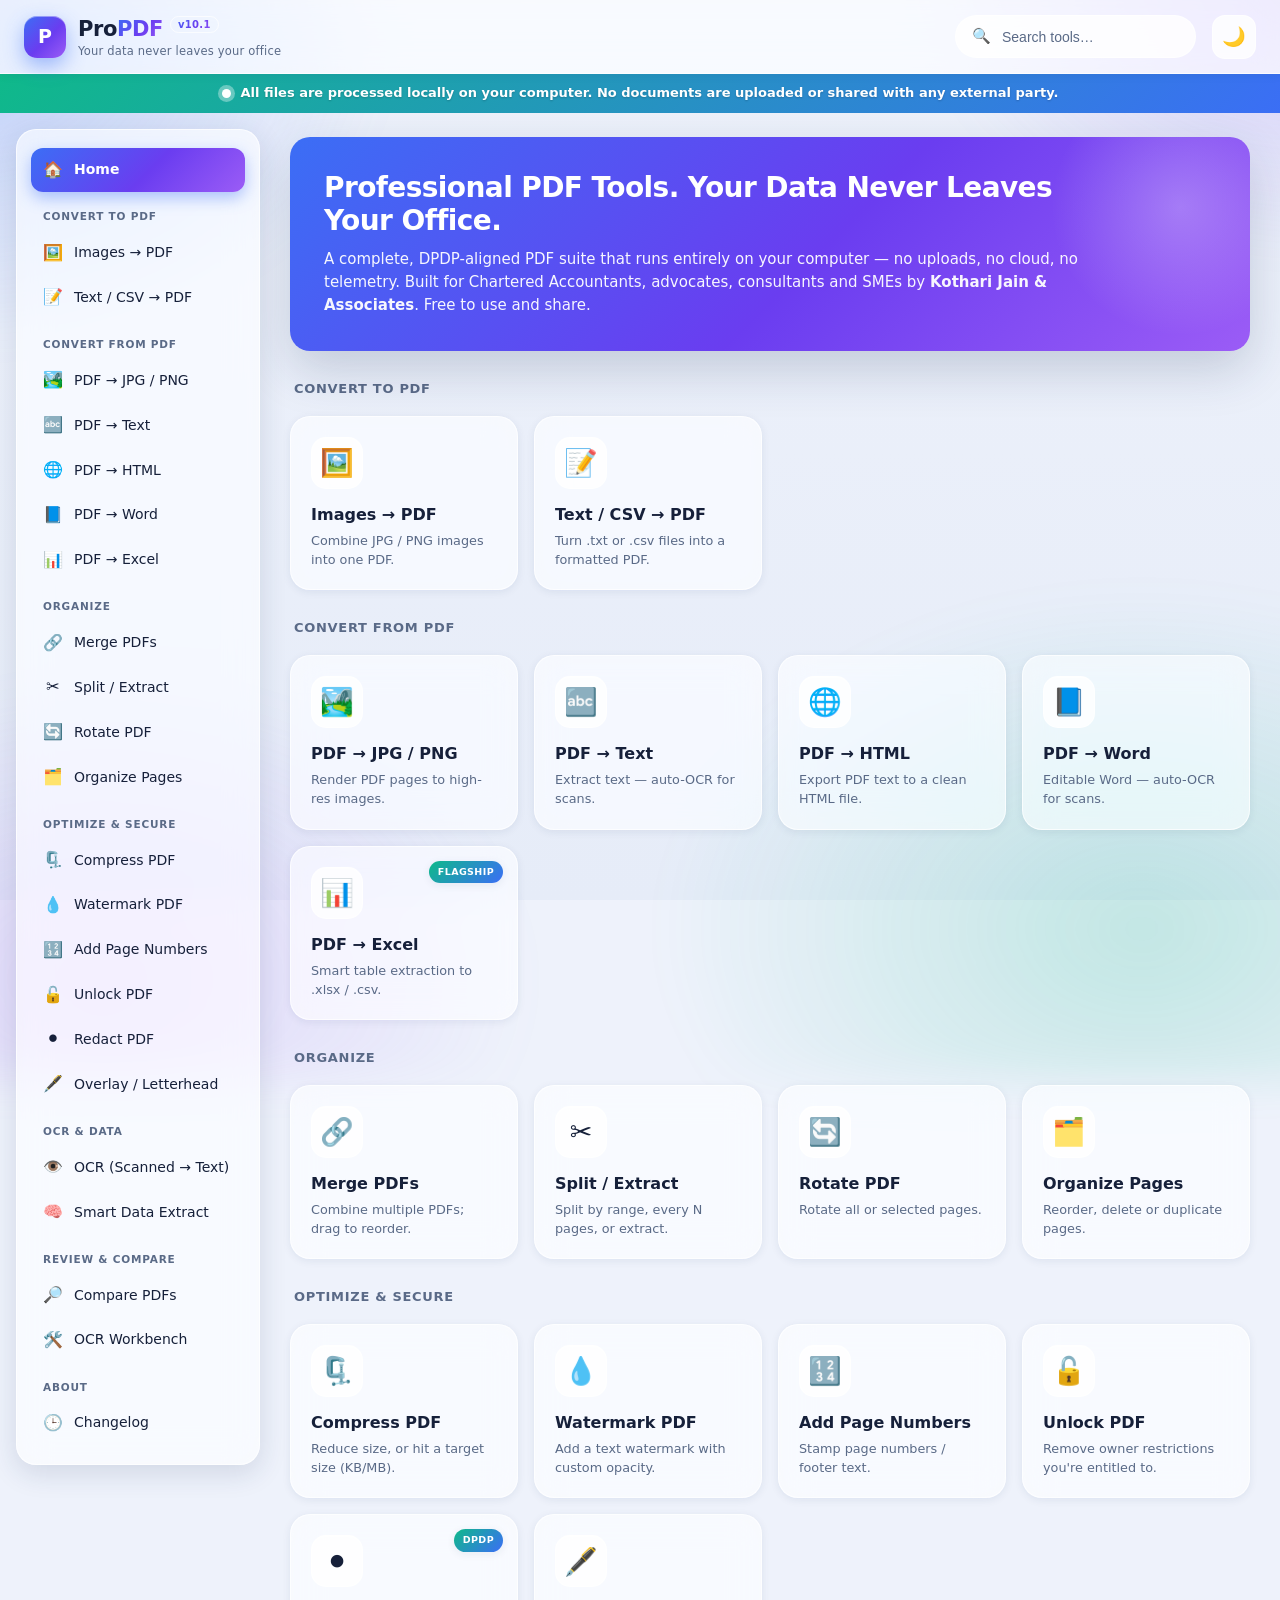
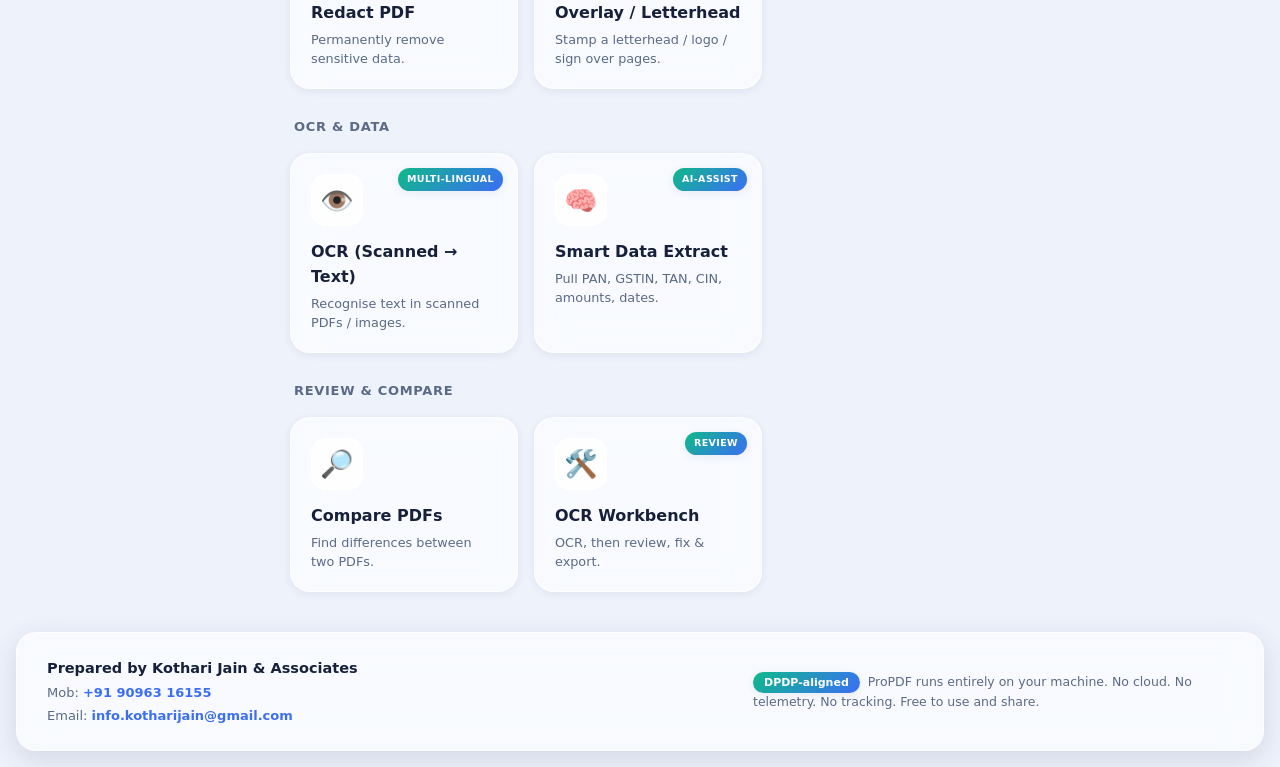
==== commit d41bd5c2: "Add files via upload v10.1" ====
--- a/ProPDF.html
+++ b/ProPDF.html
@@ -356,6 +356,13 @@
 .wb-valitem { font-size: 13px; padding: 5px 10px; border-radius: 8px; border: 1px solid var(--glass-brd); }
 .wb-valitem.ok { background: rgba(15,185,138,.12); }
 .wb-valitem.bad { background: rgba(224,69,90,.14); }
+
+/* ---------- v10.1: interactive overlay widget ---------- */
+.ov-widget { position: absolute; box-sizing: border-box; border: 1.5px dashed var(--brand); cursor: move; touch-action: none; }
+.ov-widget img { width: 100%; height: 100%; display: block; pointer-events: none; -webkit-user-drag: none; }
+.ov-handle { position: absolute; width: 20px; height: 20px; background: var(--brand); color: #fff; border: 2px solid #fff; border-radius: 50%; display: grid; place-items: center; font-size: 11px; box-shadow: var(--shadow-sm); }
+.ov-res { right: -11px; bottom: -11px; cursor: nwse-resize; }
+.ov-rot { left: 50%; top: -30px; transform: translateX(-50%); cursor: grab; }
   </style>
 </head>
 <body>
@@ -813,6 +820,10 @@
   }
 
   var CHANGELOG = [
+    { v: "v10.1", title: "Fixes — Redaction detect & Interactive Overlay", items: [
+      "Redact: auto-detect now catches sensitive values split across text fragments (e.g. PAN, account numbers, emails) in iText / government PDFs — previously some were missed.",
+      "Overlay / Letterhead: redesigned with on-screen handles — drag to move, corner ◢ to resize, top ⟳ to rotate — with a live preview, instead of typing numbers."
+    ] },
     { v: "v10", title: "Redaction, Overlay, Compare & OCR Workbench", items: [
       "Redact PDF: auto-detects sensitive data (PAN, GSTIN, TAN, CIN, DIN, IFSC, Aadhaar, card/account numbers, emails, phones) and lets you draw redaction boxes. Redacted pages are permanently flattened so hidden text cannot be recovered; works on scans via OCR; output is verified.",
       "Overlay / Letterhead: stamp a letterhead, logo, sign or stamp (PDF/PNG/JPG) over chosen pages with position, size, rotation, opacity and live preview.",
@@ -916,8 +927,8 @@
   window.ProPDF = App;
 
   /* ---------------- version + update check ---------------- */
-  App.VERSION = "v10";
-  function versionNum(v) { var m = String(v).match(/\d+/); return m ? parseInt(m[0], 10) : 0; }
+  App.VERSION = "v10.1";
+  function cmpVer(a, b) { var pa = String(a).match(/\d+/g) || [], pb = String(b).match(/\d+/g) || []; var n = Math.max(pa.length, pb.length); for (var i = 0; i < n; i++) { var x = parseInt(pa[i] || 0, 10), y = parseInt(pb[i] || 0, 10); if (x !== y) return x > y; } return false; }
   function injectVersionBadge() {
     var bn = document.querySelector(".brand-name");
     if (bn && !bn.querySelector(".ver-badge")) bn.appendChild(el("span", { class: "ver-badge" }, App.VERSION));
@@ -937,7 +948,7 @@
     if (typeof location === "undefined" || !/^https?:/.test(location.protocol)) return;  // only when hosted online
     fetch("version.json?_=" + Date.now(), { cache: "no-store" })
       .then(function (r) { return r.ok ? r.json() : null; })
-      .then(function (j) { if (j && j.version && versionNum(j.version) > versionNum(App.VERSION)) showUpdateBar(j.version, j.notes || ""); })
+      .then(function (j) { if (j && j.version && cmpVer(j.version, App.VERSION)) showUpdateBar(j.version, j.notes || ""); })
       .catch(function () {});
   };
 
@@ -2571,17 +2582,34 @@
       }
       function detectOnItems(items, vp, pi, found) {
         var pw = vp.width, ph = vp.height;
+        // join all item text (with a space separator) and remember each item's char span,
+        // so values split across fragments (common in iText PDFs) are still caught.
+        var joined = "", spans = [];
         items.forEach(function (it) {
-          if (!it.str || !it.str.trim()) return;
-          SENS_PATTERNS.forEach(function (pat) {
-            var re = new RegExp(pat.re.source, pat.re.flags), m;
-            while ((m = re.exec(it.str)) !== null) {
-              var h = it.height || 10, x = it.transform[4], y = it.transform[5];
-              var b = { x: Math.max(0, (x / pw) - 0.002), y: Math.max(0, ((ph - y - h) / ph) - 0.004), w: Math.min(1, (it.width || h * m[0].length * 0.5) / pw + 0.004), h: Math.min(1, (h / ph) + 0.008) };
-              (st.boxes[pi] = st.boxes[pi] || []).push(b); drawBox(pi, b);
-              found.push({ type: pat.type, value: m[0], conf: pat.conf, page: pi });
-            }
-          });
+          if (it.str == null) return;
+          var start = joined.length;
+          joined += it.str;
+          spans.push({ start: start, end: joined.length, it: it });
+          joined += " ";
+        });
+        SENS_PATTERNS.forEach(function (pat) {
+          var re = new RegExp(pat.re.source, pat.re.flags), m;
+          while ((m = re.exec(joined)) !== null) {
+            if (m[0] === "") { re.lastIndex++; continue; }
+            var ms = m.index, me = m.index + m[0].length;
+            var cov = spans.filter(function (sp) { return sp.start < me && sp.end > ms; });
+            if (!cov.length) continue;
+            var minx = Infinity, maxx = -Infinity, miny = Infinity, maxy = -Infinity;
+            cov.forEach(function (sp) {
+              var it = sp.it, h = it.height || 10, x = it.transform[4], y = it.transform[5];
+              var w = it.width || h * 0.5 * (it.str ? it.str.length : 1);
+              minx = Math.min(minx, x); maxx = Math.max(maxx, x + w);
+              miny = Math.min(miny, ph - y - h); maxy = Math.max(maxy, ph - y);
+            });
+            var b = { x: Math.max(0, minx / pw - 0.003), y: Math.max(0, miny / ph - 0.005), w: Math.min(1, (maxx - minx) / pw + 0.006), h: Math.min(1, (maxy - miny) / ph + 0.01) };
+            (st.boxes[pi] = st.boxes[pi] || []).push(b); drawBox(pi, b);
+            found.push({ type: pat.type, value: m[0], conf: pat.conf, page: pi });
+          }
         });
       }
       function detectOnWords(words, W, H, pi, found) {
@@ -2689,100 +2717,125 @@
   function loadPdfjs2(ab) { return L.ensure("pdfjs").then(function () { return window.pdfjsLib.getDocument({ data: ab }).promise; }); }
 
   /* ====================================================================
-     OVERLAY / LETTERHEAD STAMPING
+     OVERLAY / LETTERHEAD STAMPING (interactive drag / resize / rotate)
      ==================================================================== */
   P.registerTool({
-    id: "overlay", name: "Overlay / Letterhead", emoji: "🩺", group: "Optimize & Secure",
+    id: "overlay", name: "Overlay / Letterhead", emoji: "🖋️", group: "Optimize & Secure",
     desc: "Stamp a letterhead / logo / sign over pages.",
-    long: "Place a letterhead, stamp, signature or logo (PDF / PNG / JPG) over your document — with position, size, rotation, opacity and page-range control, plus a live preview.",
+    long: "Place a letterhead, stamp, signature or logo (PDF/PNG/JPG) over your document. Drag it to move, use the corner handle to resize and the top handle to rotate — with a live preview — then apply to the pages you choose.",
     render: function (panel) {
-      var base = { bytes: null }, ov = { bytes: null, isPdf: false };
-      var zb = P.fileZone({ accept: "application/pdf,.pdf", hint: "base PDF", preview: false, onChange: function (f) { if (f[0]) base.bytes = null, P.readAB(f[0]).then(function (ab) { base.bytes = ab; preview(); }); } });
-      var zo = P.fileZone({ accept: "application/pdf,.pdf,image/png,image/jpeg", hint: "overlay: PDF / PNG / JPG", preview: false, onChange: function (f) { if (f[0]) { ov.isPdf = /pdf$/i.test(f[0].type) || /\.pdf$/i.test(f[0].name); P.readAB(f[0]).then(function (ab) { ov.bytes = ab; preview(); }); } } });
+      var base = { bytes: null }, ov = { bytes: null, isPdf: false, url: null, aspect: 1 };
+      var W = { xc: 50, yc: 50, w: 40, rot: 0 };
+      var zb = P.fileZone({ accept: "application/pdf,.pdf", hint: "base PDF", preview: false, onChange: function (f) { if (f[0]) P.readAB(f[0]).then(function (ab) { base.bytes = ab; preview(); }); } });
+      var zo = P.fileZone({ accept: "application/pdf,.pdf,image/png,image/jpeg", hint: "overlay: PDF / PNG / JPG", preview: false, onChange: loadOverlay });
       panel.appendChild(el("div", { class: "field" }, "<label>1) Base document</label>")); panel.appendChild(zb.el);
-      panel.appendChild(el("div", { class: "field", style: "margin-top:10px" }, "<label>2) Overlay (stamp / letterhead)</label>")); panel.appendChild(zo.el);
+      panel.appendChild(el("div", { class: "field", style: "margin-top:10px" }, "<label>2) Overlay (letterhead / stamp / signature / logo)</label>")); panel.appendChild(zo.el);
       panel.appendChild(row(
-        field("Horizontal %", '<input id="ovX" type="number" value="50" min="0" max="100">') +
-        field("Vertical %", '<input id="ovY" type="number" value="50" min="0" max="100">') +
-        field("Size %", '<input id="ovS" type="number" value="40" min="2" max="200">') +
-        field("Rotation", '<input id="ovR" type="number" value="0" min="-180" max="180">') +
         field("Opacity", '<input id="ovO" type="number" value="1" min="0.05" max="1" step="0.05">') +
         field("Pages", '<select id="ovPages"><option value="all">All</option><option value="odd">Odd</option><option value="even">Even</option><option value="range">Range…</option></select>') +
         field("Range (e.g. 1-3,5)", '<input id="ovRange" type="text" placeholder="1-3,5">')
       ));
       var io = actionUI(panel);
+      var hint = el("p", { class: "muted", style: "margin:8px 2px;font-size:12.5px" }, "Drag the overlay to move • corner ◢ to resize • top ⟳ to rotate.");
       var prevWrap = el("div", { class: "ov-preview" });
-      var bPrev = btn("Update preview", preview, "secondary");
       var go = btn("Apply overlay ▸", run);
-      var brow = el("div", { class: "btn-row" }); brow.appendChild(bPrev); brow.appendChild(go);
-      panel.appendChild(brow); panel.appendChild(prevWrap);
-
-      function opts() {
-        return { x: +document.getElementById("ovX").value / 100, y: +document.getElementById("ovY").value / 100,
-          s: +document.getElementById("ovS").value / 100, r: +document.getElementById("ovR").value,
-          o: +document.getElementById("ovO").value, pages: document.getElementById("ovPages").value,
-          range: document.getElementById("ovRange").value };
-      }
+      panel.appendChild(el("div", { class: "btn-row" })).appendChild(go);
+      panel.appendChild(hint); panel.appendChild(prevWrap);
+
+      function loadOverlay(f) {
+        if (!f[0]) return;
+        ov.isPdf = /pdf$/i.test(f[0].type) || /\.pdf$/i.test(f[0].name);
+        P.readAB(f[0]).then(function (ab) {
+          ov.bytes = ab;
+          if (!ov.isPdf) {
+            ov.url = URL.createObjectURL(new Blob([ab.slice(0)]));
+            var im = new Image(); im.onload = function () { ov.aspect = im.naturalHeight / im.naturalWidth || 0.4; preview(); }; im.src = ov.url;
+          } else {
+            loadPdfjs2(ab.slice(0)).then(function (pdf) { return pdf.getPage(1); }).then(function (pg) {
+              var vp = pg.getViewport({ scale: 1 }); var c = el("canvas"); c.width = vp.width; c.height = vp.height;
+              return pg.render({ canvasContext: c.getContext("2d"), viewport: vp }).promise.then(function () { ov.url = c.toDataURL("image/png"); ov.aspect = vp.height / vp.width; preview(); });
+            });
+          }
+        });
+      }
+
       function preview() {
-        if (!base.bytes) return;
+        if (!base.bytes || !ov.url) return;
         io.res.clear();
-        loadPdfjs2(base.bytes.slice(0)).then(function (pdf) {
-          return pdf.getPage(1).then(function (pg) {
-            var vp = pg.getViewport({ scale: 1 });
-            var sc = Math.min(1.2, 560 / vp.width);
-            var vp2 = pg.getViewport({ scale: sc });
-            var c = el("canvas"); c.width = vp2.width; c.height = vp2.height; c.style.width = "100%"; c.style.maxWidth = vp2.width + "px";
-            return pg.render({ canvasContext: c.getContext("2d"), viewport: vp2 }).promise.then(function () {
-              prevWrap.innerHTML = ""; var holder = el("div", { class: "ov-stage" });
-              holder.appendChild(c);
-              if (ov.bytes && !ov.isPdf) {
-                var o = opts(); var im = el("img", { class: "ov-ghost" });
-                im.src = URL.createObjectURL(new Blob([ov.bytes.slice(0)]));
-                im.onload = function () {
-                  var pw = c.clientWidth || vp2.width;
-                  im.style.width = (o.s * 100) + "%"; im.style.opacity = o.o;
-                  im.style.left = (o.x * 100) + "%"; im.style.top = (o.y * 100) + "%";
-                  im.style.transform = "translate(-50%,-50%) rotate(" + o.r + "deg)";
-                };
-                holder.appendChild(im);
-              } else if (ov.bytes && ov.isPdf) {
-                holder.appendChild(el("div", { class: "muted", style: "padding:8px" }, "PDF overlay will be applied on “Apply” (preview shown for image overlays)."));
-              }
-              prevWrap.appendChild(el("div", { class: "preview-head" }, "Live preview (page 1)"));
-              prevWrap.appendChild(holder);
-            });
+        loadPdfjs2(base.bytes.slice(0)).then(function (pdf) { return pdf.getPage(1); }).then(function (pg) {
+          var vp = pg.getViewport({ scale: 1 }); var sc = Math.min(1.1, 620 / vp.width); var vp2 = pg.getViewport({ scale: sc });
+          var c = el("canvas"); c.width = vp2.width; c.height = vp2.height;
+          return pg.render({ canvasContext: c.getContext("2d"), viewport: vp2 }).promise.then(function () {
+            prevWrap.innerHTML = "";
+            prevWrap.appendChild(el("div", { class: "preview-head" }, "Live preview — page 1 (drag / resize / rotate the overlay)"));
+            var stage = el("div", { class: "ov-stage" }); stage.style.width = vp2.width + "px"; stage.style.maxWidth = "100%";
+            stage.appendChild(c);
+            var widget = el("div", { class: "ov-widget" });
+            var img = el("img"); img.src = ov.url; img.setAttribute("draggable", "false"); widget.appendChild(img);
+            var hRes = el("div", { class: "ov-handle ov-res", title: "Resize" }); hRes.innerHTML = "◢";
+            var hRot = el("div", { class: "ov-handle ov-rot", title: "Rotate" }); hRot.innerHTML = "⟳";
+            widget.appendChild(hRes); widget.appendChild(hRot);
+            stage.appendChild(widget); prevWrap.appendChild(stage);
+            layout(widget, stage); interactions(widget, stage, hRes, hRot);
           });
         }).catch(fail(io, go));
       }
-      function pageSet(o, total) {
-        if (o.pages === "all") { var a = []; for (var i = 0; i < total; i++) a.push(i); return a; }
-        if (o.pages === "odd") { var b = []; for (i = 0; i < total; i += 2) b.push(i); return b; }
-        if (o.pages === "even") { var c = []; for (i = 1; i < total; i += 2) c.push(i); return c; }
-        return P.parseRanges(o.range, total);
+      function layout(widget, stage) {
+        var sw = stage.clientWidth || stage.offsetWidth || 600, sh = stage.clientHeight || stage.offsetHeight || 800;
+        var w = W.w / 100 * sw, h = w * ov.aspect;
+        widget.style.width = w + "px"; widget.style.height = h + "px";
+        widget.style.left = (W.xc / 100 * sw) + "px"; widget.style.top = (W.yc / 100 * sh) + "px";
+        widget.style.transform = "translate(-50%,-50%) rotate(" + W.rot + "deg)";
+        var o = document.getElementById("ovO"); widget.style.opacity = o ? o.value : 1;
+      }
+      function interactions(widget, stage, hRes, hRot) {
+        var mode = null, sx = 0, sy = 0, startW = 0, startX = 0, startY = 0, cx = 0, cy = 0;
+        function bx() { return stage.getBoundingClientRect(); }
+        widget.addEventListener("mousedown", function (e) { if (e.target === hRes || e.target === hRot) return; mode = "move"; sx = e.clientX; sy = e.clientY; startX = W.xc; startY = W.yc; e.preventDefault(); });
+        hRes.addEventListener("mousedown", function (e) { mode = "resize"; sx = e.clientX; startW = W.w; e.stopPropagation(); e.preventDefault(); });
+        hRot.addEventListener("mousedown", function (e) { var b = bx(); cx = b.left + W.xc / 100 * b.width; cy = b.top + W.yc / 100 * b.height; mode = "rotate"; e.stopPropagation(); e.preventDefault(); });
+        window.addEventListener("mousemove", function (e) {
+          if (!mode || !widget.isConnected) return; var b = bx();
+          if (mode === "move") { W.xc = Math.max(0, Math.min(100, startX + (e.clientX - sx) / b.width * 100)); W.yc = Math.max(0, Math.min(100, startY + (e.clientY - sy) / b.height * 100)); }
+          else if (mode === "resize") { W.w = Math.max(3, Math.min(200, startW + (e.clientX - sx) / b.width * 100)); }
+          else if (mode === "rotate") { W.rot = Math.round(Math.atan2(e.clientY - cy, e.clientX - cx) * 180 / Math.PI + 90); }
+          layout(widget, stage);
+        });
+        window.addEventListener("mouseup", function () { mode = null; });
+        var oo = document.getElementById("ovO"); if (oo) oo.addEventListener("input", function () { layout(widget, stage); });
+      }
+      function pageSet(total) {
+        var v = document.getElementById("ovPages").value;
+        if (v === "all") { var a = []; for (var i = 0; i < total; i++) a.push(i); return a; }
+        if (v === "odd") { var b = []; for (i = 0; i < total; i += 2) b.push(i); return b; }
+        if (v === "even") { var c = []; for (i = 1; i < total; i += 2) c.push(i); return c; }
+        return P.parseRanges(document.getElementById("ovRange").value, total);
       }
       function run() {
         if (!base.bytes) return P.toast("Add the base PDF", true);
         if (!ov.bytes) return P.toast("Add an overlay file", true);
-        var o = opts();
+        var op = +document.getElementById("ovO").value;
         io.res.clear(); io.prog.show("Applying overlay…"); go.disabled = true;
         L.ensure("pdfLib").then(function () {
           var PDFLib = window.PDFLib;
           return PDFLib.PDFDocument.load(base.bytes.slice(0), { ignoreEncryption: true }).then(function (doc) {
-            var idx = pageSet(o, doc.getPageCount());
+            var idx = pageSet(doc.getPageCount());
             var embedP = ov.isPdf
               ? PDFLib.PDFDocument.load(ov.bytes.slice(0), { ignoreEncryption: true }).then(function (od) { return doc.embedPage(od.getPage(0)); })
-              : (/* image */ (function () { var bytes = new Uint8Array(ov.bytes.slice(0)); var isPng = bytes[0] === 0x89; return isPng ? doc.embedPng(ov.bytes.slice(0)) : doc.embedJpg(ov.bytes.slice(0)); })());
+              : (function () { var by = new Uint8Array(ov.bytes.slice(0)); return by[0] === 0x89 ? doc.embedPng(ov.bytes.slice(0)) : doc.embedJpg(ov.bytes.slice(0)); })();
             return Promise.resolve(embedP).then(function (emb) {
-              var dims = emb.scale ? emb.scale(1) : { width: emb.width, height: emb.height };
+              var th = W.rot * Math.PI / 180, cos = Math.cos(th), sin = Math.sin(th);
               idx.forEach(function (pi) {
-                var page = doc.getPage(pi); var pw = page.getWidth(), ph = page.getHeight();
-                var w = pw * o.s, h = w * (dims.height / dims.width);
-                var cx = pw * o.x, cy = ph * (1 - o.y);
-                var drawOpts = { x: cx - w / 2, y: cy - h / 2, width: w, height: h, opacity: o.o, rotate: PDFLib.degrees(o.r) };
-                if (ov.isPdf) page.drawPage(emb, drawOpts); else page.drawImage(emb, drawOpts);
+                var page = doc.getPage(pi), pw = page.getWidth(), ph = page.getHeight();
+                var w = W.w / 100 * pw, h = w * ov.aspect;
+                var cxp = W.xc / 100 * pw, cyp = ph * (1 - W.yc / 100);
+                var x = cxp - (cos * (w / 2) - sin * (h / 2));
+                var y = cyp - (sin * (w / 2) + cos * (h / 2));
+                var o = { x: x, y: y, width: w, height: h, opacity: op, rotate: PDFLib.degrees(W.rot) };
+                if (ov.isPdf) page.drawPage(emb, o); else page.drawImage(emb, o);
               });
               io.prog.set(100, "Saving…");
-              return doc.save().then(function (b) { P.download("ProPDF_overlay.pdf", b, "application/pdf"); io.prog.hide(); io.res.ok("Overlay applied to " + idx.length + " page(s)."); go.disabled = false; });
+              return doc.save().then(function (bb) { P.download("ProPDF_overlay.pdf", bb, "application/pdf"); io.prog.hide(); io.res.ok("Overlay applied to " + idx.length + " page(s)."); go.disabled = false; });
             });
           });
         }).catch(fail(io, go));
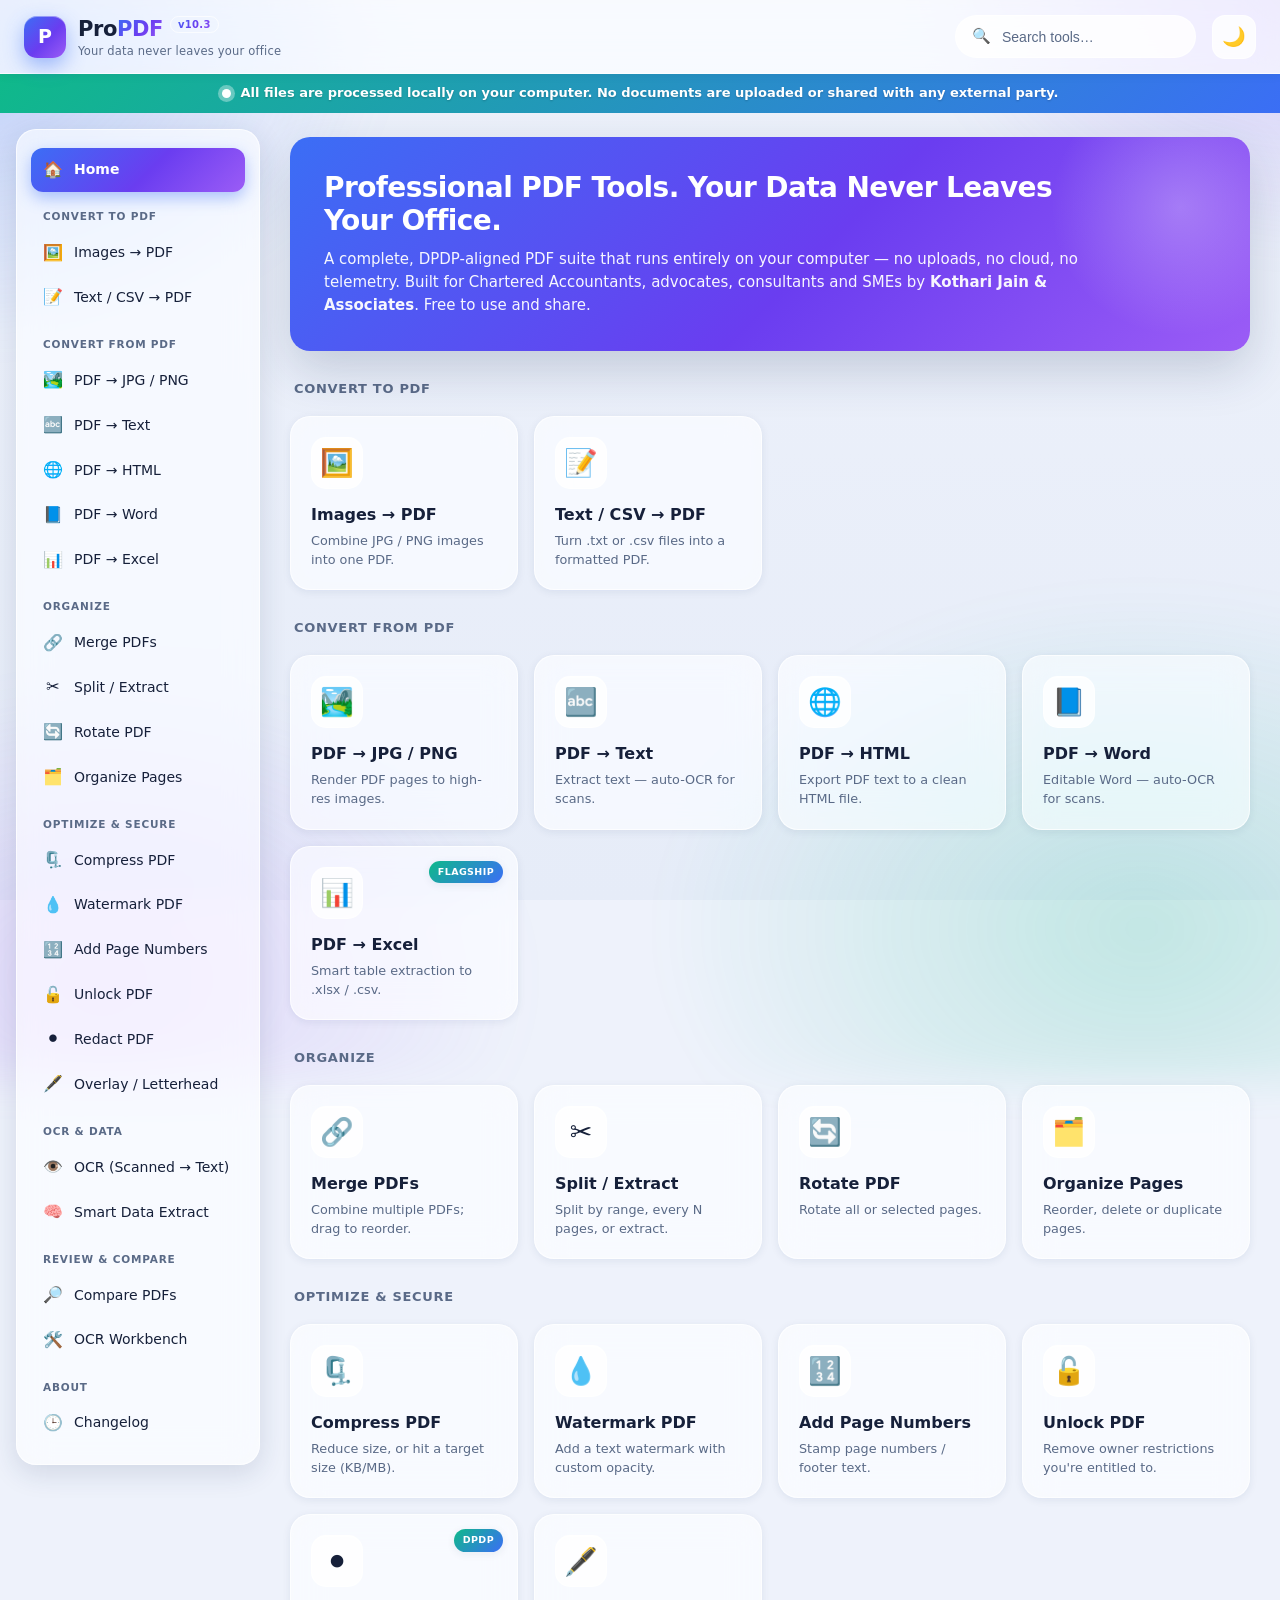
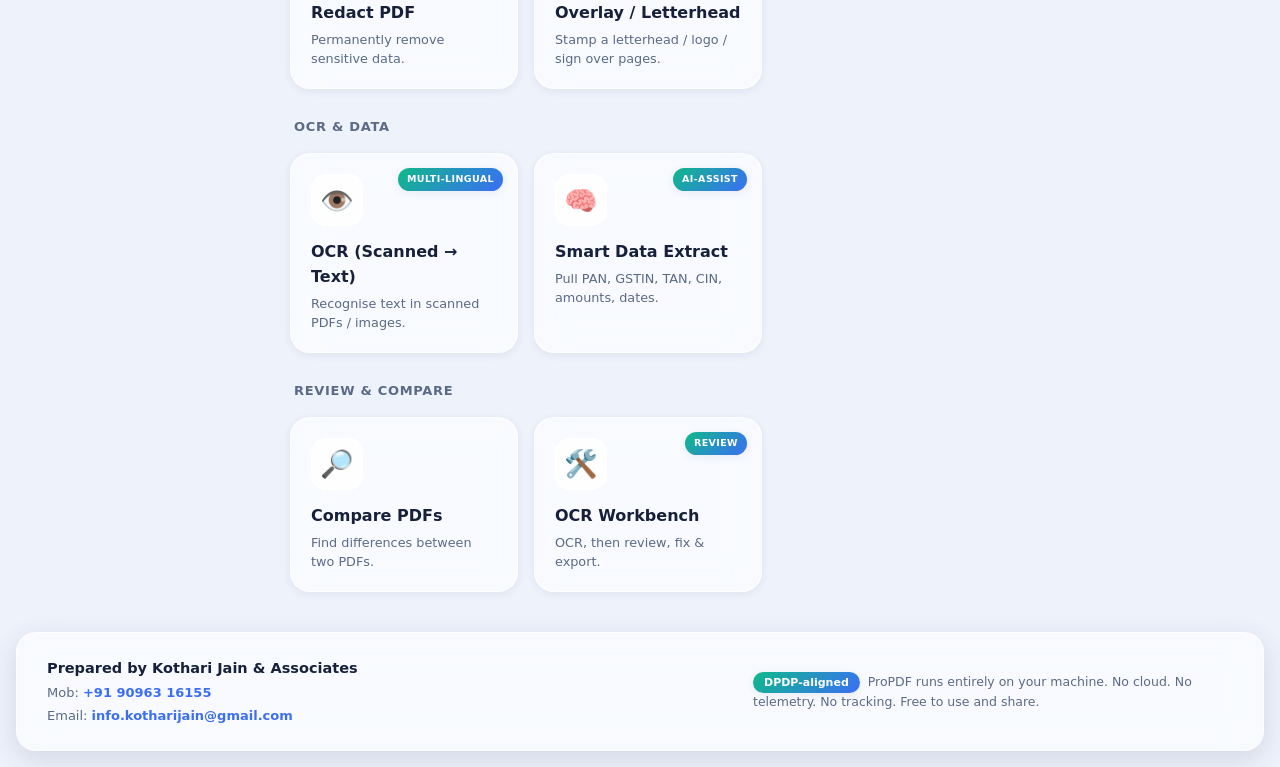
==== commit b0aa950c: "Add files via upload v10.3" ====
--- a/ProPDF.html
+++ b/ProPDF.html
@@ -327,9 +327,9 @@
 .update-x:hover { color: var(--danger); background: rgba(224,69,90,.12); }
 
 /* ---------- v10: redact ---------- */
-.redact-viewer { display: flex; flex-direction: column; gap: 14px; margin-top: 14px; max-height: 72vh; overflow: auto; padding: 4px; }
-.rd-page { position: relative; border: 1px solid var(--glass-brd); border-radius: 10px; overflow: hidden; background: var(--glass-2); }
-.rd-page canvas { display: block; width: 100%; }
+.redact-viewer { display: block; margin-top: 14px; max-height: 80vh; overflow: auto; padding: 6px; background: var(--glass-2); border: 1px solid var(--glass-brd); border-radius: 14px; }
+.rd-page { position: relative; border: 1px solid var(--glass-brd); border-radius: 10px; overflow: hidden; background: #fff; width: -moz-fit-content; width: fit-content; max-width: 100%; margin: 0 auto 14px; }
+.rd-page canvas { display: block; max-width: 100%; height: auto; }
 .rd-overlay { position: absolute; inset: 0; cursor: crosshair; }
 .rd-box { position: absolute; background: rgba(0,0,0,.55); border: 1px solid #000; cursor: pointer; }
 .rd-box.auto { background: rgba(214,69,90,.45); border-color: var(--danger); }
@@ -820,6 +820,13 @@
   }
 
   var CHANGELOG = [
+    { v: "v10.3", title: "Fix — Redaction preview shows full pages", items: [
+      "Redact: the preview is now a single scrollable area showing every page at full height — scroll down through all pages and draw redaction boxes anywhere. (Multi-page PDFs previously shrank each page to a thin strip.)"
+    ] },
+    { v: "v10.2", title: "Fix — Redaction page preview", items: [
+      "Redact: the page preview now shows each page at full size (previously multi-page PDFs collapsed to a thin strip), so you can clearly see every page and draw redaction boxes anywhere.",
+      "Hardened the Compare visual-diff preview sizing too."
+    ] },
     { v: "v10.1", title: "Fixes — Redaction detect & Interactive Overlay", items: [
       "Redact: auto-detect now catches sensitive values split across text fragments (e.g. PAN, account numbers, emails) in iText / government PDFs — previously some were missed.",
       "Overlay / Letterhead: redesigned with on-screen handles — drag to move, corner ◢ to resize, top ⟳ to rotate — with a live preview, instead of typing numbers."
@@ -927,7 +934,7 @@
   window.ProPDF = App;
 
   /* ---------------- version + update check ---------------- */
-  App.VERSION = "v10.1";
+  App.VERSION = "v10.3";
   function cmpVer(a, b) { var pa = String(a).match(/\d+/g) || [], pb = String(b).match(/\d+/g) || []; var n = Math.max(pa.length, pb.length); for (var i = 0; i < n; i++) { var x = parseInt(pa[i] || 0, 10), y = parseInt(pb[i] || 0, 10); if (x !== y) return x > y; } return false; }
   function injectVersionBadge() {
     var bn = document.querySelector(".brand-name");
@@ -2497,9 +2504,11 @@
             if (i > st.n) { io.prog.hide(); st.rendered = true; bScan.disabled = false; bApply.disabled = false; return; }
             io.prog.set((i / st.n) * 100, "Rendering page " + i + " / " + st.n);
             return pdf.getPage(i).then(function (pg) {
-              var vp = pg.getViewport({ scale: 1.25 });
+              var b0 = pg.getViewport({ scale: 1 });
+              var vp = pg.getViewport({ scale: Math.min(2.2, 820 / b0.width) });
               var wrapP = el("div", { class: "rd-page" });
-              var c = el("canvas"); c.width = vp.width; c.height = vp.height; c.style.width = "100%";
+              var c = el("canvas"); c.width = vp.width; c.height = vp.height;
+              c.style.width = vp.width + "px"; c.style.maxWidth = "100%"; c.style.height = "auto"; c.style.display = "block";
               var ov = el("div", { class: "rd-overlay" });
               wrapP.appendChild(c); wrapP.appendChild(ov);
               var lbl = el("div", { class: "rd-pagenum" }, "Page " + i); wrapP.appendChild(lbl);
@@ -2939,7 +2948,7 @@
                 }
                 dx.putImageData(od, 0, 0);
                 if (diff > 0) totalDiff++;
-                dc.style.width = "100%"; dc.style.maxWidth = "640px"; dc.style.border = "1px solid var(--glass-brd)"; dc.style.borderRadius = "10px";
+                dc.style.maxWidth = "100%"; dc.style.height = "auto"; dc.style.display = "block"; dc.style.border = "1px solid var(--glass-brd)"; dc.style.borderRadius = "10px";
                 wrapP.appendChild(dc); out.appendChild(wrapP);
                 i++; return next();
               });
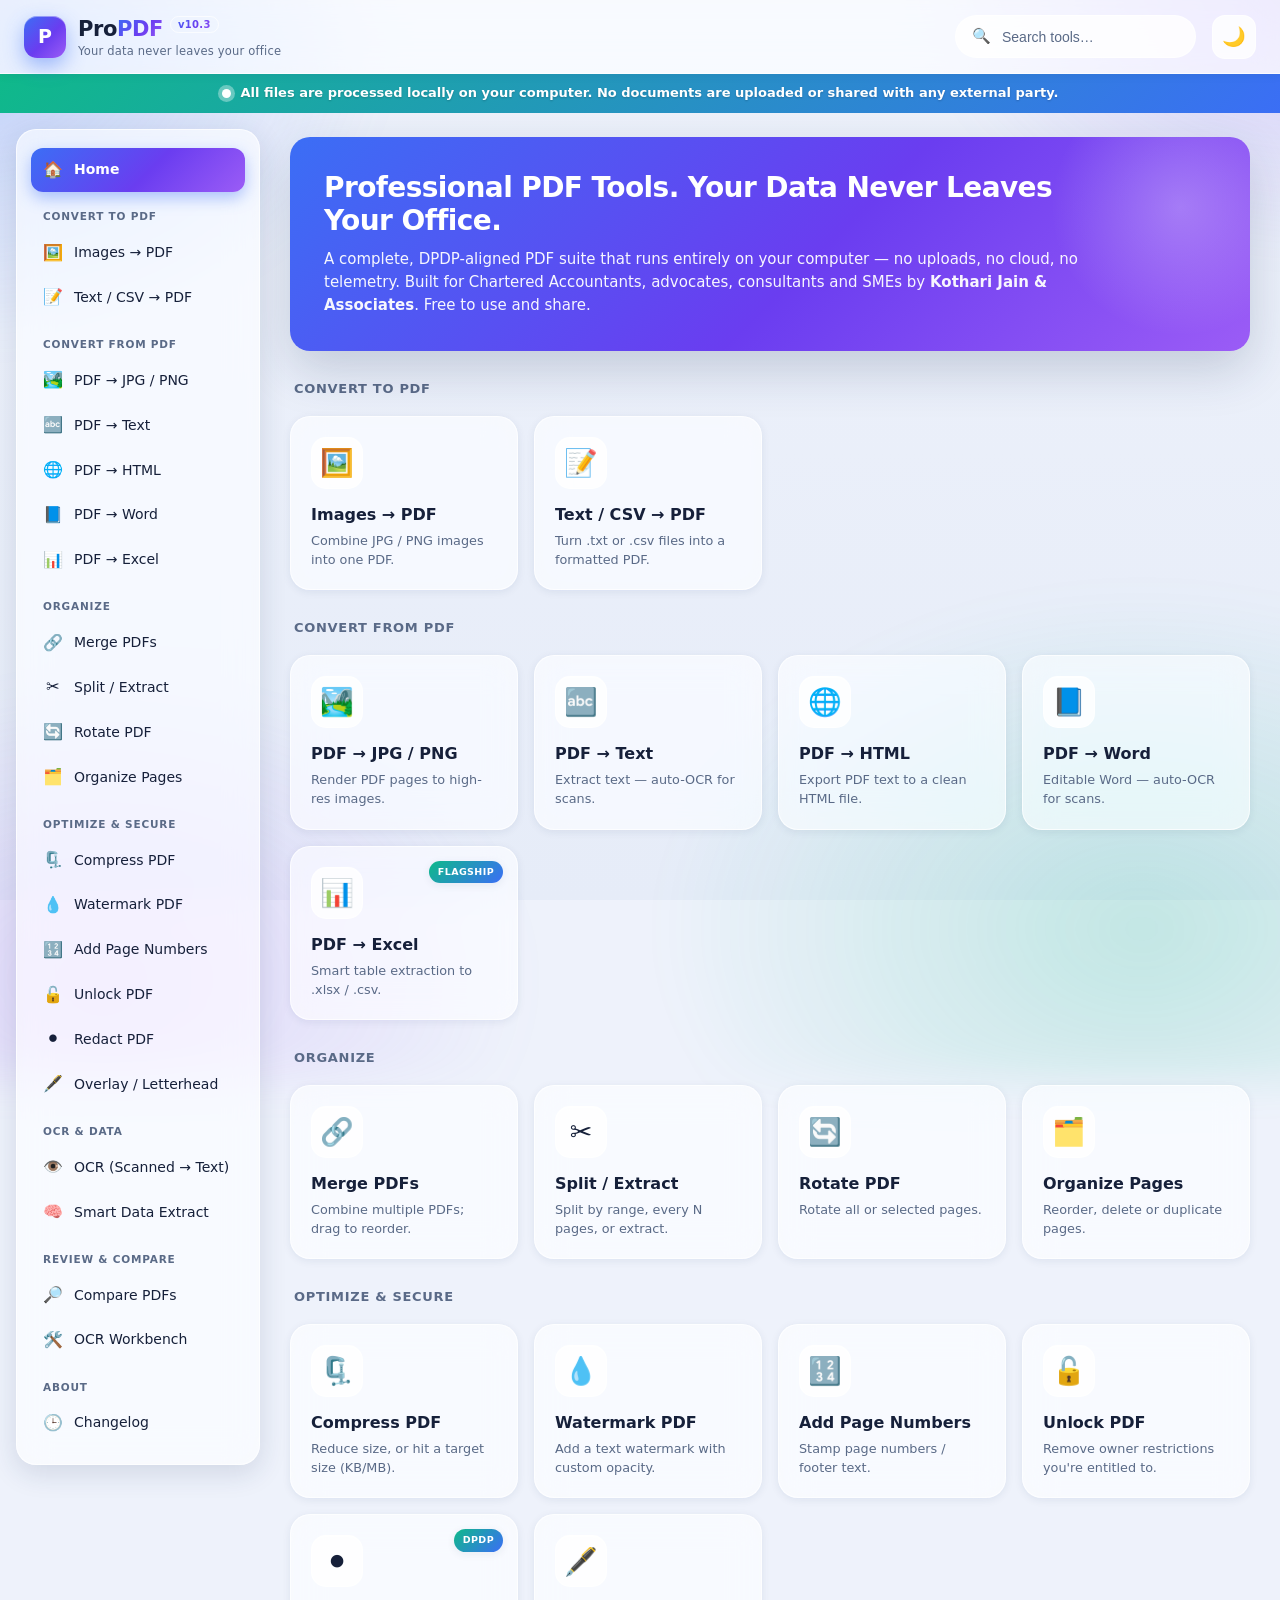
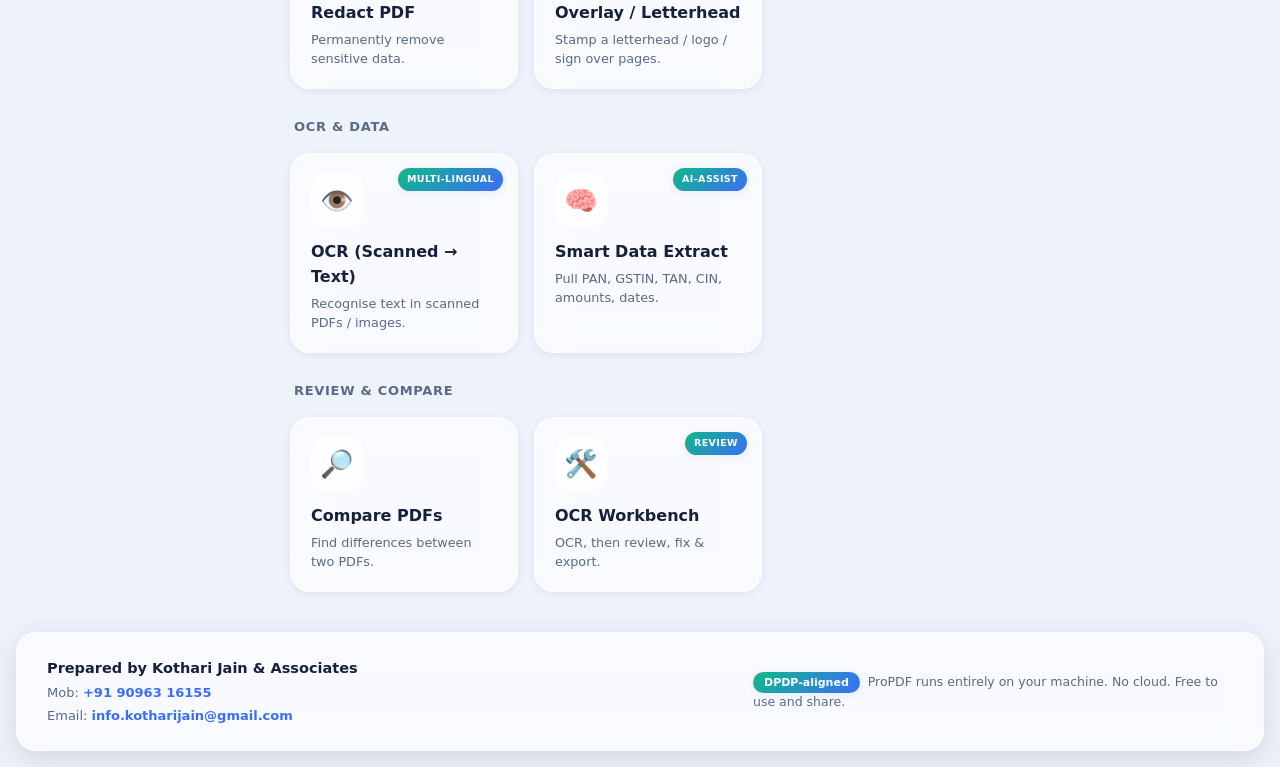
==== commit 0f6a16f7: "Add files via upload" ====
--- a/ProPDF.html
+++ b/ProPDF.html
@@ -401,7 +401,7 @@
       </div>
       <div class="disclaimer">
         <span class="pill">DPDP-aligned</span>
-        &nbsp;ProPDF runs entirely on your machine. No cloud. No telemetry. No tracking. Free to use and share.
+        &nbsp;ProPDF runs entirely on your machine. No cloud. Free to use and share.
       </div>
     </div>
   </footer>
@@ -777,6 +777,7 @@
     if (id === "changelog") return renderChangelog(main);
     var tool = App.getTool(id);
     if (!tool) return renderHome(main);
+    if (App.track) App.track("tool/" + id, "Tool: " + tool.name);
 
     var head = el("div");
     head.innerHTML =
@@ -935,6 +936,17 @@
 
   /* ---------------- version + update check ---------------- */
   App.VERSION = "v10.3";
+  var GC_ENDPOINT = "";
+  function initAnalytics(url) {
+    if (GC_ENDPOINT || !url || typeof location === "undefined" || !/^https?:/.test(location.protocol)) return;
+    GC_ENDPOINT = url;
+    var s = document.createElement("script");
+    s.async = true; s.src = "https://gc.zgo.at/count.js"; s.setAttribute("data-goatcounter", url);
+    document.head.appendChild(s);
+  }
+  App.track = function (path, title) {
+    try { if (GC_ENDPOINT && window.goatcounter && window.goatcounter.count) window.goatcounter.count({ path: path, title: title || path, event: true }); } catch (e) {}
+  };
   function cmpVer(a, b) { var pa = String(a).match(/\d+/g) || [], pb = String(b).match(/\d+/g) || []; var n = Math.max(pa.length, pb.length); for (var i = 0; i < n; i++) { var x = parseInt(pa[i] || 0, 10), y = parseInt(pb[i] || 0, 10); if (x !== y) return x > y; } return false; }
   function injectVersionBadge() {
     var bn = document.querySelector(".brand-name");
@@ -955,7 +967,7 @@
     if (typeof location === "undefined" || !/^https?:/.test(location.protocol)) return;  // only when hosted online
     fetch("version.json?_=" + Date.now(), { cache: "no-store" })
       .then(function (r) { return r.ok ? r.json() : null; })
-      .then(function (j) { if (j && j.version && cmpVer(j.version, App.VERSION)) showUpdateBar(j.version, j.notes || ""); })
+      .then(function (j) { if (!j) return; if (j.analytics) initAnalytics(j.analytics); if (j.version && cmpVer(j.version, App.VERSION)) showUpdateBar(j.version, j.notes || ""); })
       .catch(function () {});
   };
 
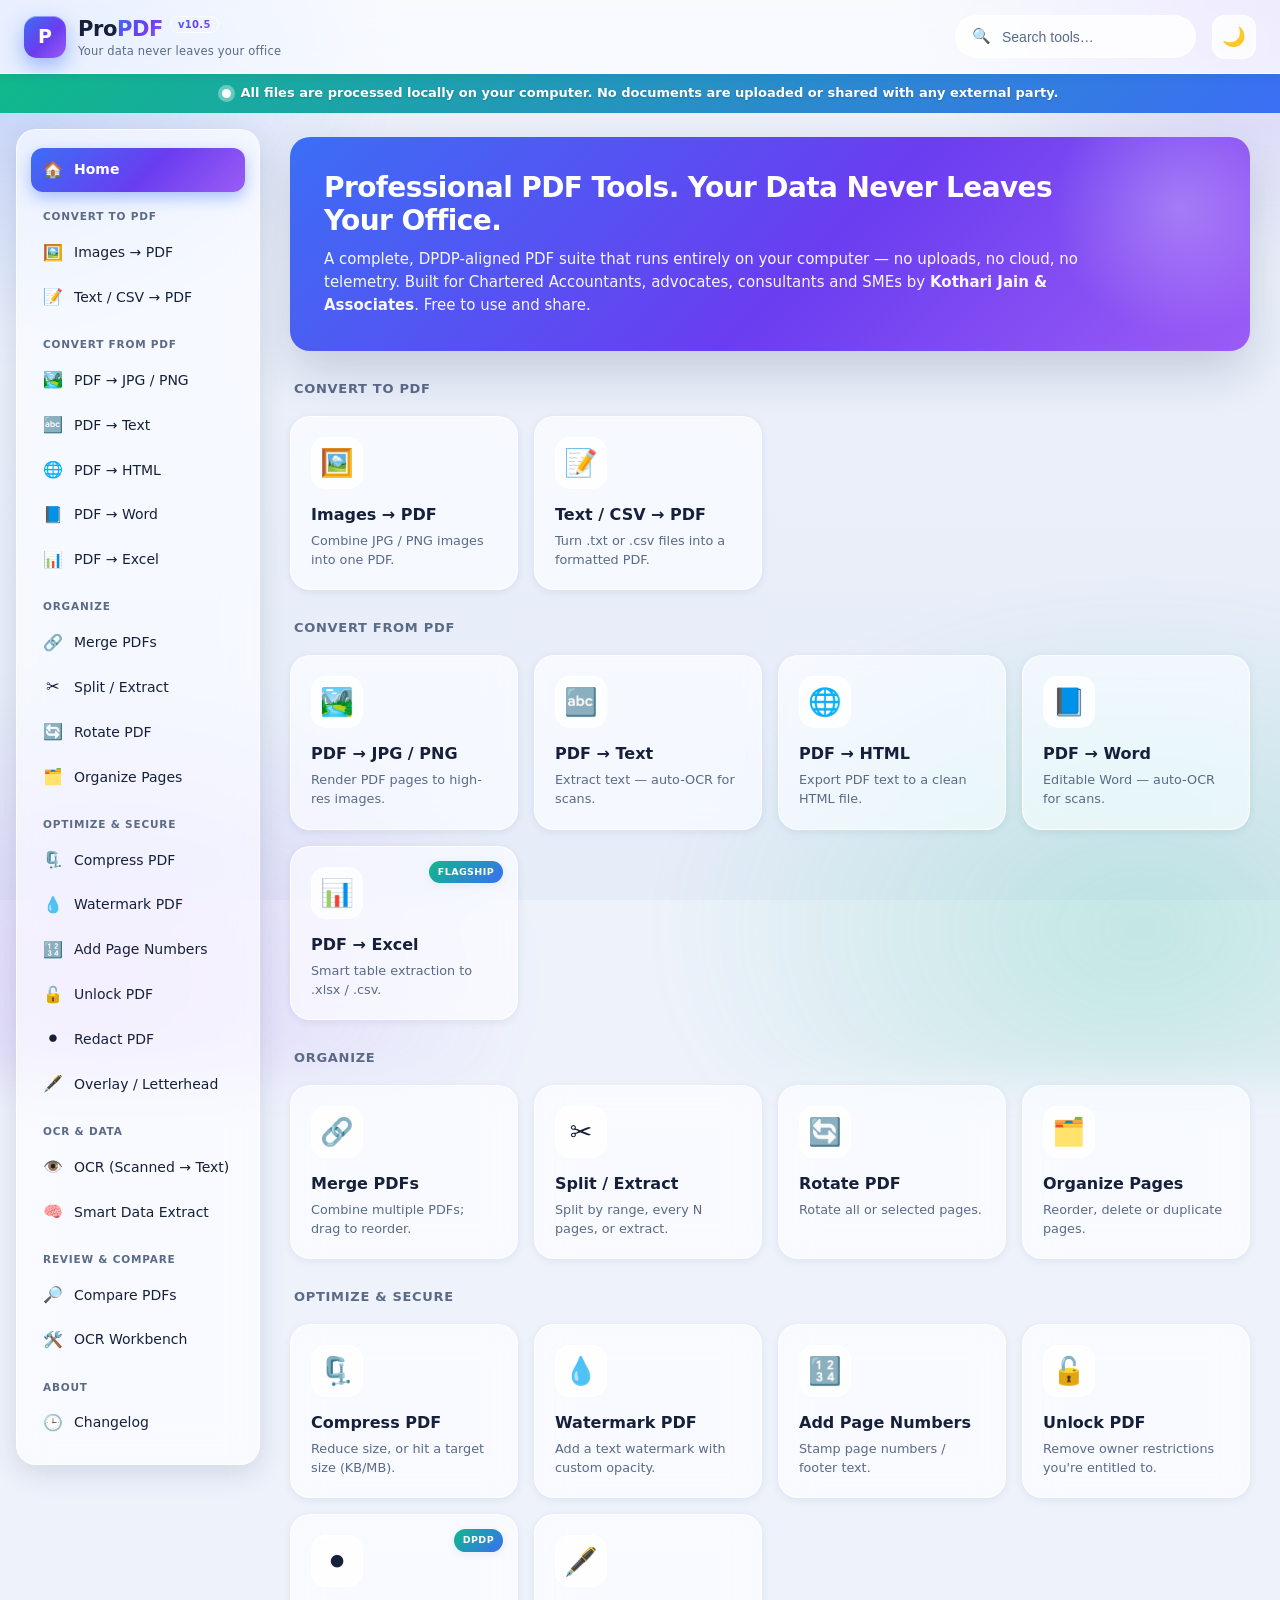
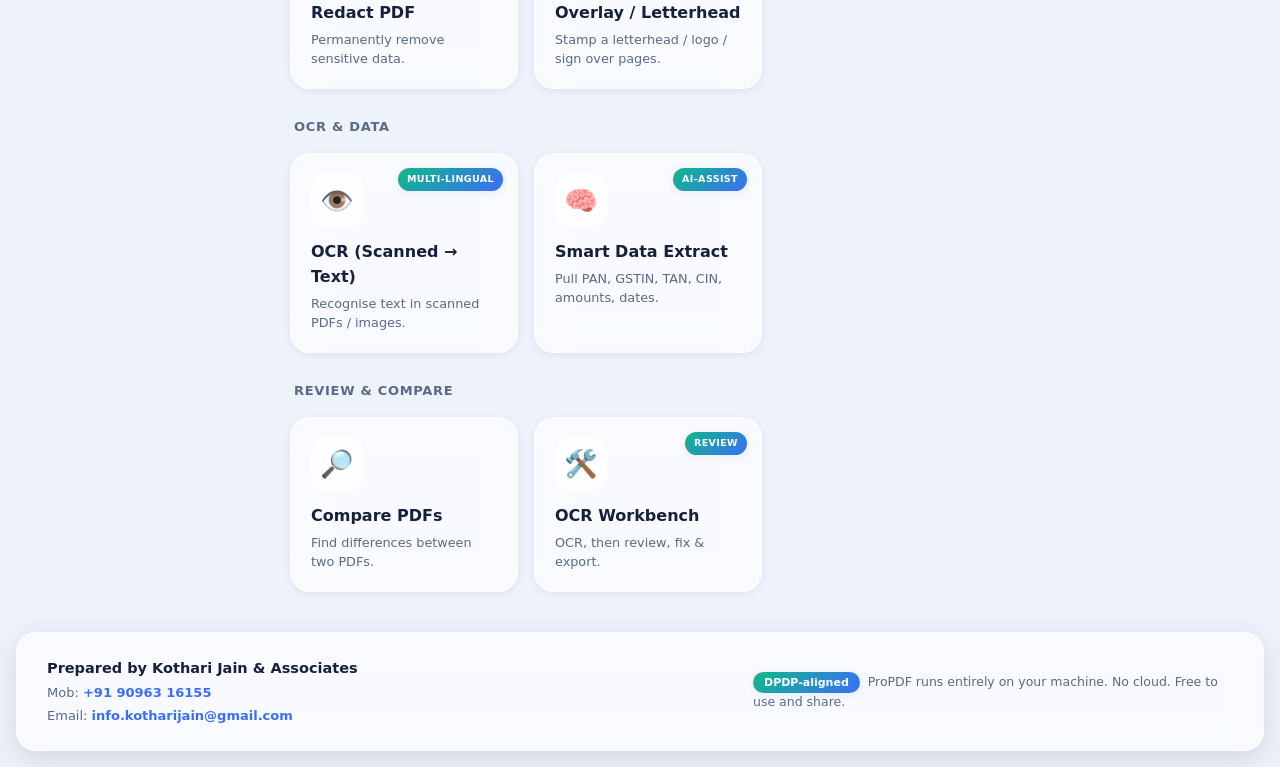
==== commit a58cfb6f: "Add files via upload" ====
--- a/ProPDF.html
+++ b/ProPDF.html
@@ -821,6 +821,14 @@
   }
 
   var CHANGELOG = [
+    { v: "v10.5", title: "PDF \u2192 Excel \u2014 true grid extraction + sheet layout", items: [
+      "PDF \u2192 Excel now reads the table as a true grid: it detects both the horizontal and vertical ruled lines and drops every word into its exact cell. Multi-line entries (like wrapped bank-statement transactions) now stay in one row on every page \u2014 fixing the earlier bug where the first rows of later pages were dumped into a single column, and a stray extra column that shifted some pages.",
+      "New Layout choice: export all pages into one combined sheet (default) or one sheet per page.",
+      "Repeated column headers on later pages are removed automatically in combined mode."
+    ] },
+    { v: "v10.4", title: "Much better PDF \u2192 Excel", items: [
+      "PDF \u2192 Excel now detects the table's ruled lines for exact column splits, groups multi-line rows (e.g. bank-statement transactions) into a single row, and keeps amounts as numbers. Borderless tables use smart whitespace detection. A big jump in accuracy on real statements."
+    ] },
     { v: "v10.3", title: "Fix — Redaction preview shows full pages", items: [
       "Redact: the preview is now a single scrollable area showing every page at full height — scroll down through all pages and draw redaction boxes anywhere. (Multi-page PDFs previously shrank each page to a thin strip.)"
     ] },
@@ -935,7 +943,7 @@
   window.ProPDF = App;
 
   /* ---------------- version + update check ---------------- */
-  App.VERSION = "v10.3";
+  App.VERSION = "v10.5";
   var GC_ENDPOINT = "";
   function initAnalytics(url) {
     if (GC_ENDPOINT || !url || typeof location === "undefined" || !/^https?:/.test(location.protocol)) return;
@@ -1322,12 +1330,13 @@
   P.registerTool({
     id: "pdf2excel", name: "PDF → Excel", emoji: "📊", group: "Convert from PDF", badge: "Flagship",
     desc: "Smart table extraction to .xlsx / .csv.",
-    long: "Reconstructs tables from text positions — detects rows and columns and preserves alignment. If a page is scanned (no text), it automatically runs OCR and rebuilds the table, then exports a clean Excel workbook (one sheet per page) or CSV. No separate OCR step needed.",
+    long: "Reconstructs tables the way the best converters do: it detects the table's ruled lines (rows and columns) and drops every word into its exact cell, so multi-line entries (like bank-statement transactions) stay in one row. Borderless tables fall back to smart whitespace detection. Choose one combined sheet or one sheet per page. If a page is scanned (no text), it automatically runs OCR first — no separate step needed.",
     render: function (panel) {
       var zone = P.fileZone({ accept: "application/pdf,.pdf", hint: "one PDF file (text or scanned)" });
       panel.appendChild(zone.el);
       panel.appendChild(row(
         field("Output", '<select id="xlfmt"><option value="xlsx">Excel (.xlsx)</option><option value="csv">CSV (.csv)</option></select>') +
+        field("Layout", '<select id="xlSheets"><option value="one">One sheet (all pages combined)</option><option value="multi">Multiple sheets (one per page)</option></select>') +
         field("If scanned, OCR language", '<select id="xlLang">' + OCR_OPTS + '</select>') +
         field("Mode", '<select id="xlMode"><option value="auto">Auto-detect (OCR only if needed)</option><option value="ocr">Force OCR (treat as scanned)</option></select>')
       ));
@@ -1339,15 +1348,29 @@
         if (!zone.files.length) return P.toast("Add a PDF", true);
         io.res.clear(); io.prog.show("Loading engine…"); go.disabled = true;
         var asCsv = document.getElementById("xlfmt").value === "csv";
+        var oneSheet = document.getElementById("xlSheets").value === "one";
         var langs = document.getElementById("xlLang").value || "eng";
         var force = document.getElementById("xlMode").value === "ocr";
         var usedOcr = false, totalCells = 0;
         Promise.all([loadPdfjs(zone.files[0]), L.ensure("xlsx")]).then(function (r) {
           var pdf = r[0], XLSX = window.XLSX, wb = XLSX.utils.book_new();
-          var n = pdf.numPages, i = 1, csvAll = [];
+          var n = pdf.numPages, i = 1, csvAll = [], combined = [], headerSigs = {}, firstPageDone = false;
           function emit(grid) {
             grid.forEach(function (rw) { rw.forEach(function (c) { if (String(c).trim()) totalCells++; }); });
-            if (asCsv) {
+            if (oneSheet) {
+              // Combine every page into one continuous sheet; drop a page's leading
+              // row if it just repeats the header captured from the first page.
+              if (!firstPageDone) {
+                grid.forEach(function (rw) {
+                  var filled = rw.filter(function (c) { return String(c).trim(); }).length;
+                  if (rw.length >= 2 && filled >= rw.length - 1) headerSigs[JSON.stringify(rw)] = 1;
+                });
+              }
+              var g = grid.slice();
+              if (firstPageDone) { while (g.length && headerSigs[JSON.stringify(g[0])]) g = g.slice(1); }
+              g.forEach(function (rw) { combined.push(rw); });
+              firstPageDone = true;
+            } else if (asCsv) {
               csvAll.push("# Page " + i);
               grid.forEach(function (rw) { csvAll.push(rw.map(csvCell).join(",")); });
               csvAll.push("");
@@ -1360,6 +1383,14 @@
           function finish() {
             io.prog.set(100, "Saving…");
             var base = zone.files[0].name.replace(/\.[^.]+$/, "");
+            if (oneSheet) {
+              if (asCsv) { csvAll = combined.map(function (rw) { return rw.map(csvCell).join(","); }); }
+              else {
+                var ws1 = XLSX.utils.aoa_to_sheet(combined.length ? combined : [[""]]);
+                autoWidth(ws1, combined, XLSX);
+                XLSX.utils.book_append_sheet(wb, ws1, "Sheet1");
+              }
+            }
             if (asCsv) P.download(base + ".csv", csvAll.join("\n"), "text/csv");
             else {
               var bytes = XLSX.write(wb, { bookType: "xlsx", type: "array" });
@@ -1374,11 +1405,11 @@
             if (i > n) return finish();
             io.prog.set(((i - 1) / n) * 100, "Analyzing page " + i + " of " + n + "…");
             return getPageContent(pdf, i, {
-              force: force, langs: langs,
+              force: force, langs: langs, detectLines: true,
               onProgress: function (pr) { io.prog.set(((i - 1 + pr) / n) * 100, "OCR page " + i + " of " + n + " — " + Math.round(pr * 100) + "%"); }
             }).then(function (pc) {
               if (pc.ocr) usedOcr = true;
-              var grid = (pc.words && pc.words.length) ? buildTable(pc.words) : [];
+              var grid = (pc.words && pc.words.length) ? buildTable(pc.words, pc.vlines, pc.hlines) : [];
               if (!grid.length) grid = pc.text ? pc.text.split(/\r?\n/).map(function (l) { return [l]; }) : [[""]];
               emit(grid);
               i++; return page();
@@ -2297,11 +2328,23 @@
       return pg.getTextContent().then(function (tc) {
         var textLen = tc.items.reduce(function (a, it) { return a + (it.str ? it.str.trim().length : 0); }, 0);
         var needOcr = opts.force || textLen < 20;
-        if (!needOcr) return { text: itemsToText(tc.items), words: itemsToWords(tc.items, vp.height), ocr: false };
+        if (!needOcr) {
+          if (opts.detectLines) {
+            return rasterizePage(pg, 2).then(function (canvas) {
+              var g = detectGrid(canvas, vp.width, vp.height);
+              return { text: itemsToText(tc.items), words: itemsToWords(tc.items, vp.height), ocr: false, vlines: g.vlines, hlines: g.hlines };
+            });
+          }
+          return { text: itemsToText(tc.items), words: itemsToWords(tc.items, vp.height), ocr: false, vlines: null, hlines: null };
+        }
         return L.ensure("tesseract").then(function () {
           return rasterizePage(pg, opts.scale || 2.5).then(function (canvas) {
             return recognizeCanvas(canvas, opts.langs || "eng", opts.onProgress).then(function (data) {
-              return { text: (data.text || "").trim(), words: ocrWordsFromData(data), ocr: true };
+              var words = ocrWordsFromData(data);
+              var sf = vp.width / canvas.width;
+              words.forEach(function (w) { w.x *= sf; w.y *= sf; w.w *= sf; w.h *= sf; });
+              var g = opts.detectLines ? detectGrid(canvas, vp.width, vp.height) : { vlines: null, hlines: null };
+              return { text: (data.text || "").trim(), words: words, ocr: true, vlines: g.vlines, hlines: g.hlines };
             });
           });
         });
@@ -2313,81 +2356,133 @@
      rows by vertical clustering; columns anchored to the modal-width (header) row;
      each word assigned to a column by position; table region isolated from prose
      (expanded downward for wrapped rows); continuation lines merged upward. ---- */
-  function isNumVal(v) { return typeof v === "number"; }
-  function buildTable(words) {
+  function buildTable(words, vlines, hlines) {
     if (!words || !words.length) return [];
+    // Preferred path: true lattice grid from BOTH ruled-line directions.
+    // Rows come from horizontal lines (so multi-line records stay in ONE row),
+    // columns from vertical lines — exactly how iLovePDF/Camelot read ruled tables.
+    if (vlines && vlines.length >= 3 && hlines && hlines.length >= 3) {
+      var lat = buildLattice(words, vlines, hlines);
+      if (lat.length) return lat;
+    }
+    words.forEach(function (w) { w.x1 = w.x + w.w; w.cy = w.y + w.h / 2; });
     var medH = medianOf(words.map(function (w) { return w.h; })) || 10;
-    var rowTol = medH * 0.7;
-    words.forEach(function (w) { w.cy = w.y + w.h / 2; w.x1 = w.x + w.w; });
     var ws = words.slice().sort(function (a, b) { return a.cy - b.cy; });
-    var rows = [], cur = [ws[0]];
+    var lines = [], cur = [ws[0]];
     for (var i = 1; i < ws.length; i++) {
       var ref = cur.reduce(function (s, w) { return s + w.cy; }, 0) / cur.length;
-      if (Math.abs(ws[i].cy - ref) <= rowTol) cur.push(ws[i]);
-      else { rows.push(cur); cur = [ws[i]]; }
-    }
-    rows.push(cur);
-    rows.forEach(function (r) { r.sort(function (a, b) { return a.x - b.x; }); });
-
-    var gaps = [];
-    rows.forEach(function (r) { for (var k = 1; k < r.length; k++) gaps.push(r[k].x - r[k - 1].x1); });
-    var medGap = medianOf(gaps.filter(function (g) { return g > 0; })) || medH;
-    var gapThresh = Math.max(medH * 1.0, medGap * 1.8);
-
-    function cellsOf(r) {
-      var cells = [], c = [r[0]];
-      for (var k = 1; k < r.length; k++) { if (r[k].x - r[k - 1].x1 > gapThresh) { cells.push(c); c = [r[k]]; } else c.push(r[k]); }
-      cells.push(c);
-      return cells.map(function (cc) { return { x0: cc[0].x, x1: cc[cc.length - 1].x1 }; });
-    }
-    var rowCells = rows.map(cellsOf);
-
-    var counts = {};
-    rowCells.forEach(function (c) { if (c.length >= 4) counts[c.length] = (counts[c.length] || 0) + 1; });
-    var modal = 0, best = -1;
-    Object.keys(counts).forEach(function (k) { var n = +k; if (counts[n] > best || (counts[n] === best && n > modal)) { best = counts[n]; modal = n; } });
-    if (!modal) return rows.map(function (r) { return [coerce(r.map(function (w) { return w.str; }).join(" "))]; });
-
-    var strong = [];
-    rowCells.forEach(function (c, i) { if (c.length >= modal - 1) strong.push(i); });
-    var tmplIdx = null;
-    for (var si = 0; si < strong.length; si++) { if (rowCells[strong[si]].length === modal) { tmplIdx = strong[si]; break; } }
-    if (tmplIdx == null) tmplIdx = strong[0];
-    var tmpl = rowCells[tmplIdx];
-    var bounds = [-1e9];
-    for (var bi = 1; bi < tmpl.length; bi++) bounds.push((tmpl[bi - 1].x1 + tmpl[bi].x0) / 2);
-    bounds.push(1e9);
-    var colCount = tmpl.length;
-    function colOf(cx) { for (var k = 0; k < colCount; k++) if (cx >= bounds[k] && cx < bounds[k + 1]) return k; return colCount - 1; }
-
-    var rowArrs = rows.map(function (r) {
-      var arr = new Array(colCount).fill("");
-      r.forEach(function (w) { var k = colOf(w.x + w.w / 2); arr[k] = (arr[k] ? arr[k] + " " : "") + w.str; });
-      return arr.map(coerce);
+      if (Math.abs(ws[i].cy - ref) <= medH * 0.6) cur.push(ws[i]);
+      else { lines.push(cur); cur = [ws[i]]; }
+    }
+    lines.push(cur);
+    lines.forEach(function (l) { l.sort(function (a, b) { return a.x - b.x; }); });
+    lines.sort(function (a, b) { return a[0].cy - b[0].cy; });
+    var minX = Math.min.apply(null, words.map(function (w) { return w.x; }));
+    var maxX = Math.max.apply(null, words.map(function (w) { return w.x1; }));
+    var bounds;
+    if (vlines && vlines.length >= 3) {
+      bounds = vlines.slice().sort(function (a, b) { return a - b; });   // ruled table: use detected lines
+    } else {
+      // stream: column gaps via whole-page whitespace projection (row coverage)
+      var bin = Math.max(2, Math.round(medH * 0.3)), nb = Math.ceil((maxX - minX) / bin) + 1, cov = new Array(nb).fill(0);
+      lines.forEach(function (l) {
+        var m = new Array(nb).fill(false);
+        l.forEach(function (w) { var a = Math.floor((w.x - minX) / bin), b = Math.ceil((w.x1 - minX) / bin); for (var k = a; k < b && k < nb; k++) m[k] = true; });
+        for (var k = 0; k < nb; k++) if (m[k]) cov[k]++;
+      });
+      var nL = lines.length, gapMax = Math.max(0, Math.floor(nL * 0.12)), minSep = Math.max(bin * 2, medH * 0.7), seps = [], p = 0;
+      while (p < nb) { if (cov[p] <= gapMax) { var j = p; while (j < nb && cov[j] <= gapMax) j++; if ((j - p) * bin >= minSep) seps.push([minX + p * bin, minX + j * bin]); p = j; } else p++; }
+      bounds = [minX - 1]; seps.forEach(function (s) { bounds.push((s[0] + s[1]) / 2); }); bounds.push(maxX + 1);
+    }
+    var colCount = bounds.length - 1;
+    function colOf(cx) { for (var k = 0; k < colCount; k++) if (cx >= bounds[k] && cx < bounds[k + 1]) return k; return cx < bounds[0] ? 0 : colCount - 1; }
+    if (colCount < 2) return lines.map(function (l) { return [coerce(l.map(function (w) { return w.str; }).join(" "))]; });
+    function lineArr(l) { var arr = new Array(colCount).fill(""); l.forEach(function (w) { var k = colOf((w.x + w.x1) / 2); arr[k] = (arr[k] ? arr[k] + " " : "") + w.str; }); return arr; }
+    var lineArrs = lines.map(lineArr);
+    var headerIdx = 0, best = -1;
+    lineArrs.forEach(function (a, i) { var f = a.filter(function (c) { return String(c).trim(); }).length; if (f > best) { best = f; headerIdx = i; } });
+    var gaps = []; for (var gi = 1; gi < lines.length; gi++) gaps.push(lines[gi][0].cy - lines[gi - 1][0].cy);
+    var medGap = medianOf(gaps.filter(function (g) { return g > 0; })) || medH, recSep = medGap * 1.5;
+    var bigGaps = gaps.filter(function (g) { return g > recSep; }).length;
+    var multiLine = gaps.length > 0 && bigGaps >= Math.max(1, Math.floor(gaps.length * 0.15)) && bigGaps <= gaps.length * 0.75;
+    var out = [];
+    for (var li = 0; li < lines.length; li++) {
+      if (li < headerIdx) { out.push([coerce(lines[li].map(function (w) { return w.str; }).join(" "))]); continue; }
+      if (li === headerIdx) { out.push(lineArrs[li].slice()); continue; }
+      if (!multiLine) { out.push(lineArrs[li].slice()); continue; }
+      var gap = lines[li][0].cy - lines[li - 1][0].cy;
+      if (gap > recSep) { out.push(lineArrs[li].slice()); }
+      else { var prev = out[out.length - 1]; if (prev.length < 2) { out.push(lineArrs[li].slice()); } else { for (var k = 0; k < colCount; k++) if (lineArrs[li][k]) prev[k] = prev[k] ? prev[k] + " " + lineArrs[li][k] : lineArrs[li][k]; } }
+    }
+    return out.map(function (r) { return r.length > 1 ? r.map(coerce) : r; });
+  }
+  /* merge nearby line positions into single averaged centers */
+  function clusterCenters(centers, minDist) {
+    if (!centers.length) return [];
+    centers = centers.slice().sort(function (a, b) { return a - b; });
+    var out = [], grp = [centers[0]];
+    for (var i = 1; i < centers.length; i++) {
+      if (centers[i] - grp[grp.length - 1] <= minDist) grp.push(centers[i]);
+      else { out.push(grp.reduce(function (s, v) { return s + v; }, 0) / grp.length); grp = [centers[i]]; }
+    }
+    out.push(grp.reduce(function (s, v) { return s + v; }, 0) / grp.length);
+    return out;
+  }
+
+  /* detect the table's ruled lines from a rendered page canvas (single image read).
+     Vertical borders are often segmented per row, so columns are found by ACCUMULATED
+     dark-pixel count down a column. Horizontal rules are continuous, so rows are found
+     by the LONGEST contiguous dark run across a scanline — this rejects text columns
+     that would otherwise masquerade as a vertical line. Returns positions in PDF points. */
+  function detectGrid(canvas, pageWpts, pageHpts) {
+    try {
+      var W = canvas.width, H = canvas.height, ctx = canvas.getContext("2d");
+      var data = ctx.getImageData(0, 0, W, H).data;
+      var colDark = new Array(W).fill(0), hIdx = [];
+      for (var y = 0; y < H; y++) {
+        var off = y * W * 4, run = 0, best = 0;
+        for (var x = 0; x < W; x++) {
+          var i = off + x * 4;
+          if ((data[i] + data[i + 1] + data[i + 2]) < 480) { colDark[x]++; run++; if (run > best) best = run; }
+          else run = 0;
+        }
+        if (best >= W * 0.5) hIdx.push(y);
+      }
+      var vIdx = []; for (var x2 = 0; x2 < W; x2++) if (colDark[x2] >= H * 0.40) vIdx.push(x2);
+      var vl = clusterCenters(vIdx, Math.max(2, W * 0.004)).map(function (c) { return c * pageWpts / W; });
+      var hl = clusterCenters(hIdx, Math.max(2, H * 0.004)).map(function (c) { return c * pageHpts / H; });
+      return { vlines: vl.length >= 2 ? vl : null, hlines: hl.length >= 2 ? hl : null };
+    } catch (e) { return { vlines: null, hlines: null }; }
+  }
+
+  /* true lattice extraction: drop each word into the grid cell bounded by the
+     detected vertical (column) and horizontal (row) rules. Multi-line records
+     fall between the same two horizontal rules, so they merge into one row. */
+  function buildLattice(words, vlines, hlines) {
+    var cols = vlines.slice().sort(function (a, b) { return a - b; });
+    var rows = hlines.slice().sort(function (a, b) { return a - b; });
+    var nc = cols.length - 1, nr = rows.length - 1;
+    if (nc < 1 || nr < 1) return [];
+    function bandOf(v, edges) { for (var k = 0; k < edges.length - 1; k++) if (v >= edges[k] && v < edges[k + 1]) return k; return -1; }
+    var grid = []; for (var r = 0; r < nr; r++) { var rowArr = []; for (var c = 0; c < nc; c++) rowArr.push([]); grid.push(rowArr); }
+    words.forEach(function (w) {
+      var cx = w.x + w.w / 2, cy = w.y + w.h / 2;
+      var ci = bandOf(cx, cols), ri = bandOf(cy, rows);
+      if (ci < 0 || ri < 0) return;
+      grid[ri][ci].push(w);
     });
-
-    // numeric columns (from strong rows) help detect trailing table rows
-    var numCnt = new Array(colCount).fill(0);
-    strong.forEach(function (i) { rowArrs[i].forEach(function (v, k) { if (isNumVal(v)) numCnt[k]++; }); });
-    var numericCols = numCnt.map(function (c) { return c >= 2; });
-    function filledCount(a) { return a.filter(function (v) { return String(v).trim(); }).length; }
-    function numericHit(a) { return a.some(function (v, k) { return numericCols[k] && isNumVal(v); }); }
-
-    var tStart = Math.min.apply(null, strong), tEnd = Math.max.apply(null, strong);
-    for (var ei = tEnd + 1; ei < rows.length; ei++) {
-      if (filledCount(rowArrs[ei]) >= 2 && numericHit(rowArrs[ei])) tEnd = ei; else break;
-    }
-
-    var out = [], lastTbl = null;
-    rows.forEach(function (r, idx) {
-      if (idx < tStart || idx > tEnd) { out.push([coerce(r.map(function (w) { return w.str; }).join(" "))]); lastTbl = null; return; }
-      var arr = rowArrs[idx];
-      if (lastTbl && !String(arr[0]).trim()) {   // continuation line -> merge into previous row
-        for (var k = 0; k < colCount; k++) if (String(arr[k]).trim()) lastTbl[k] = String(lastTbl[k]).trim() ? (lastTbl[k] + " " + arr[k]) : arr[k];
-        return;
-      }
-      out.push(arr); lastTbl = arr;
-    });
+    var out = [];
+    for (var r2 = 0; r2 < nr; r2++) {
+      var rowOut = [], any = false;
+      for (var c2 = 0; c2 < nc; c2++) {
+        var cell = grid[r2][c2];
+        cell.sort(function (a, b) { var dy = (a.y + a.h / 2) - (b.y + b.h / 2); if (Math.abs(dy) > (a.h || 8) * 0.6) return dy; return a.x - b.x; });
+        var txt = cell.map(function (w) { return w.str; }).join(" ").replace(/\s+/g, " ").trim();
+        if (txt) any = true;
+        rowOut.push(txt);
+      }
+      if (any) out.push(rowOut.map(coerce));
+    }
     return out;
   }
   function autoWidth(ws, grid, XLSX) {
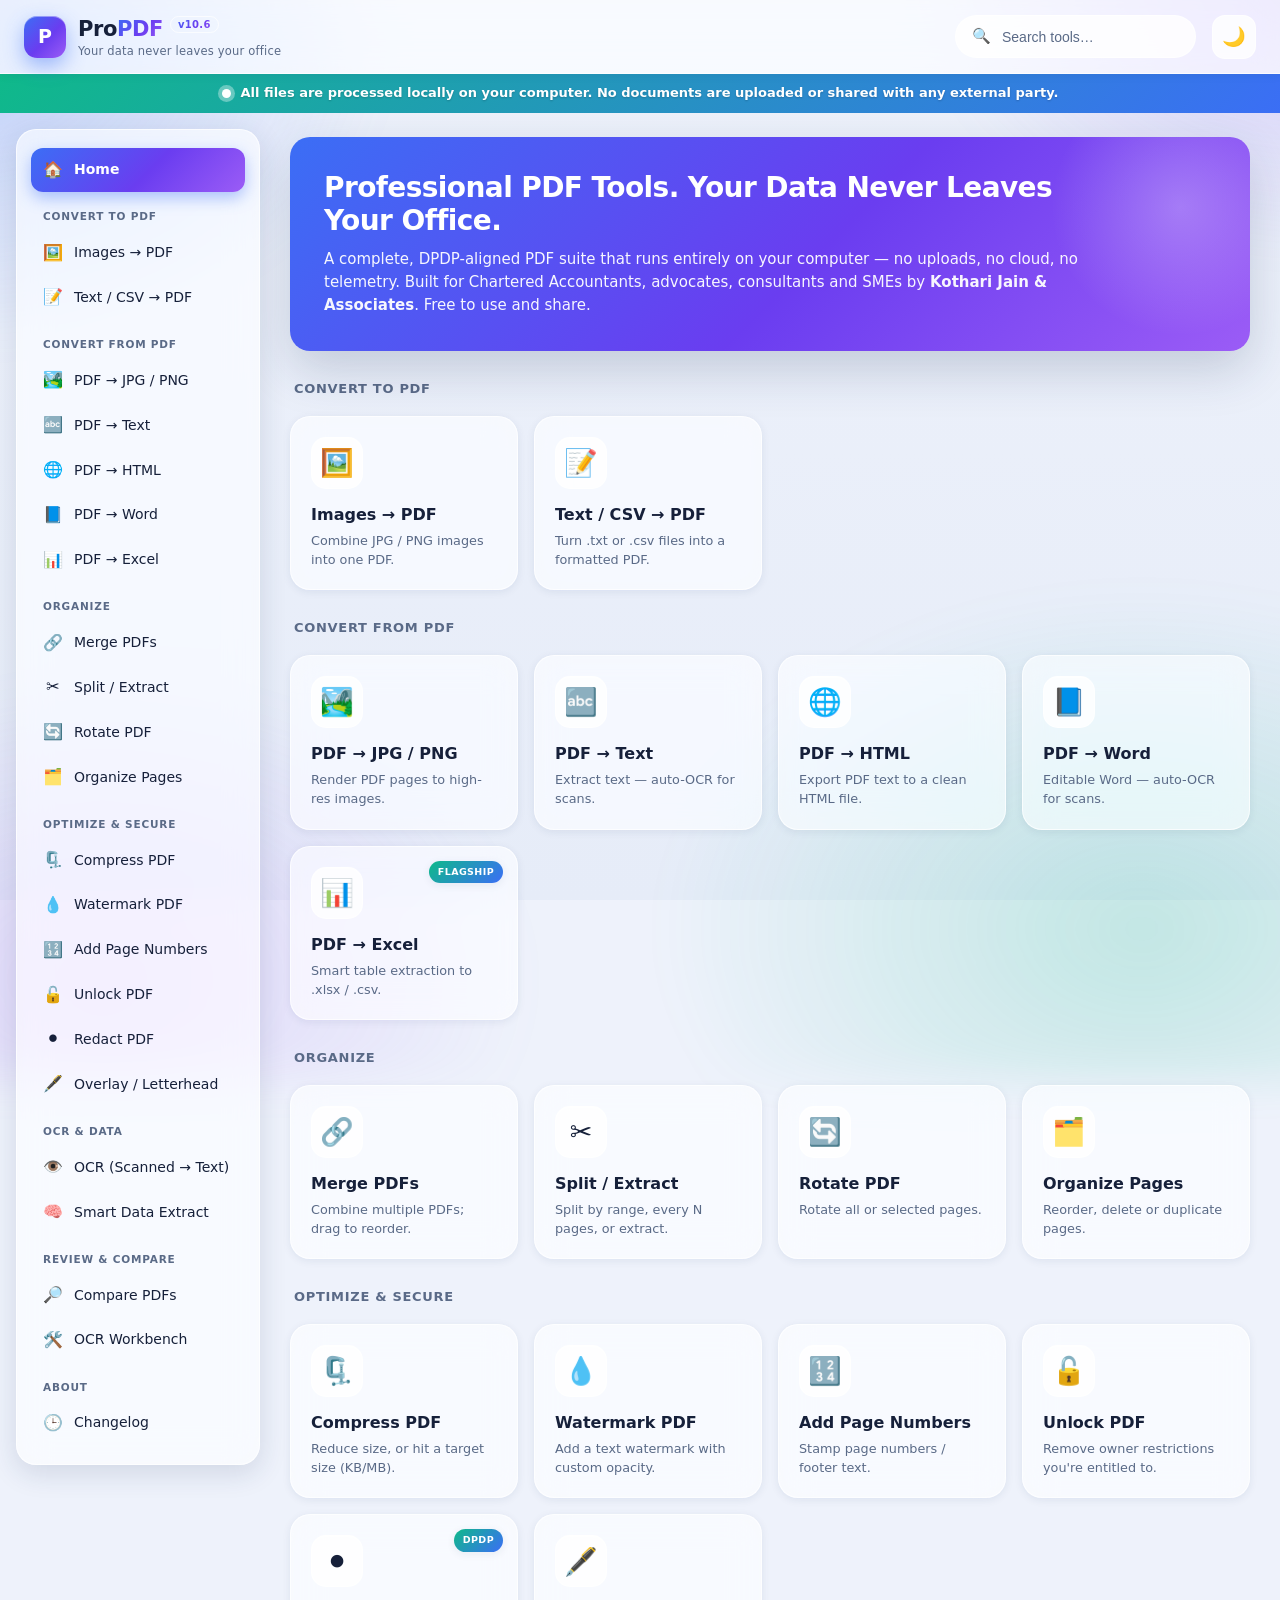
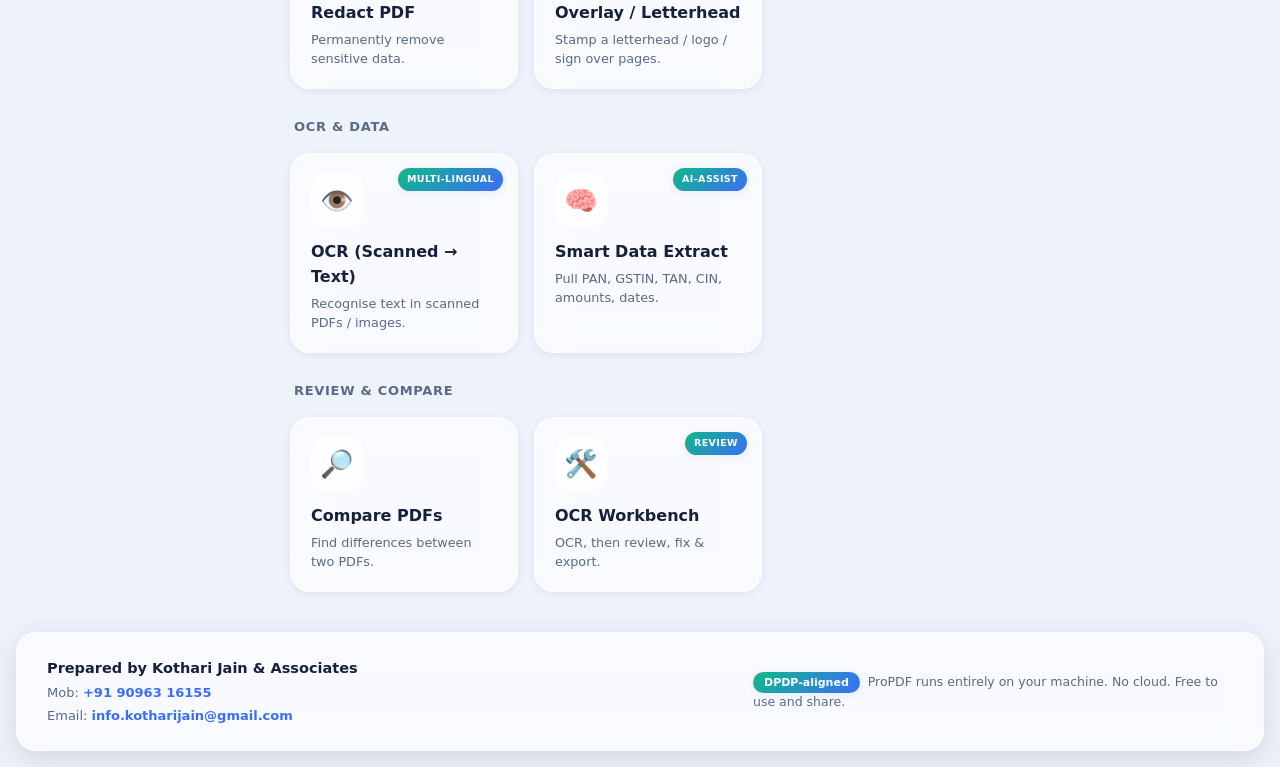
==== commit 72e82ad1: "Add files via upload" ====
--- a/ProPDF.html
+++ b/ProPDF.html
@@ -363,6 +363,26 @@
 .ov-handle { position: absolute; width: 20px; height: 20px; background: var(--brand); color: #fff; border: 2px solid #fff; border-radius: 50%; display: grid; place-items: center; font-size: 11px; box-shadow: var(--shadow-sm); }
 .ov-res { right: -11px; bottom: -11px; cursor: nwse-resize; }
 .ov-rot { left: 50%; top: -30px; transform: translateX(-50%); cursor: grab; }
+
+/* ---- password prompt modal ---- */
+.pw-overlay { position: fixed; inset: 0; z-index: 9999; display: grid; place-items: center;
+  background: rgba(10, 16, 30, .55); -webkit-backdrop-filter: blur(6px); backdrop-filter: blur(6px); }
+.pw-box { width: min(92vw, 420px); background: var(--glass-2); border: 1px solid var(--glass-brd);
+  border-radius: var(--radius); box-shadow: var(--shadow-lg); padding: 26px 24px; text-align: center;
+  -webkit-backdrop-filter: var(--blur); backdrop-filter: var(--blur); }
+.pw-box .pw-ic { font-size: 34px; margin-bottom: 6px; }
+.pw-box h3 { margin: 0 0 8px; font-size: 19px; color: var(--text); }
+.pw-box p { margin: 0 0 14px; color: var(--text-muted); font-size: 14px; }
+.pw-box .pw-wrong { color: var(--danger); font-weight: 600; margin-top: -6px; }
+.pw-input { width: 100%; padding: 12px 14px; border-radius: var(--radius-sm); border: 1px solid var(--glass-brd);
+  background: var(--glass); color: var(--text); font-size: 15px; outline: none; }
+.pw-input:focus { border-color: var(--brand); box-shadow: 0 0 0 4px rgba(59,110,245,.16); }
+.pw-btns { display: flex; gap: 10px; justify-content: flex-end; margin-top: 18px; }
+.pw-btns button { padding: 10px 18px; border-radius: var(--radius-sm); border: 1px solid var(--glass-brd);
+  font-size: 14px; font-weight: 600; cursor: pointer; transition: transform var(--speed), box-shadow var(--speed); }
+.pw-btns button:hover { transform: translateY(-1px); box-shadow: var(--shadow-md); }
+.pw-cancel { background: var(--glass); color: var(--text); }
+.pw-ok { background: var(--grad); color: #fff; border-color: transparent; }
   </style>
 </head>
 <body>
@@ -821,6 +841,10 @@
   }
 
   var CHANGELOG = [
+    { v: "v10.6", title: "PDF \u2192 Excel works on any bank statement + password prompt", items: [
+      "Rebuilt the table engine so PDF \u2192 Excel reads almost any bank statement layout \u2014 ruled grids, partly-ruled, and completely borderless ones. Columns are detected once across the whole document so every page lines up, and wrapped multi-line entries are merged into a single transaction row using a date anchor. Tested across HDFC, ICICI, SBI, IDBI, Federal, South Indian Bank and Bank of Baroda formats.",
+      "Password-protected PDFs now prompt for the password before any tool runs, and the file is unlocked in memory \u2014 no more blank output. Applies to every tool (Excel, Word, merge, split, rotate, compress, watermark, page numbers, redact and more)."
+    ] },
     { v: "v10.5", title: "PDF \u2192 Excel \u2014 true grid extraction + sheet layout", items: [
       "PDF \u2192 Excel now reads the table as a true grid: it detects both the horizontal and vertical ruled lines and drops every word into its exact cell. Multi-line entries (like wrapped bank-statement transactions) now stay in one row on every page \u2014 fixing the earlier bug where the first rows of later pages were dumped into a single column, and a stray extra column that shifted some pages.",
       "New Layout choice: export all pages into one combined sheet (default) or one sheet per page.",
@@ -943,7 +967,7 @@
   window.ProPDF = App;
 
   /* ---------------- version + update check ---------------- */
-  App.VERSION = "v10.5";
+  App.VERSION = "v10.6";
   var GC_ENDPOINT = "";
   function initAnalytics(url) {
     if (GC_ENDPOINT || !url || typeof location === "undefined" || !/^https?:/.test(location.protocol)) return;
@@ -1144,10 +1168,76 @@
      CONVERT FROM PDF
      ==================================================================== */
 
-  /* shared: load a pdf.js doc from a File */
-  function loadPdfjs(file) {
+  /* ===== password-aware PDF loading =====
+     Protected PDFs used to silently produce blank output. Now any PDF that needs
+     an open password prompts for it first, and the file is decrypted before the
+     tool runs. Unencrypted files and images pass straight through. */
+  function isEncryptedPdf(ab) {
+    try {
+      var u = new Uint8Array(ab), s = "";
+      for (var i = 0; i < u.length; i++) s += String.fromCharCode(u[i]);
+      return /\/Encrypt[\s\/<\[]/.test(s);
+    } catch (e) { return false; }
+  }
+  function askPassword(name, wrong) {
+    return new Promise(function (resolve) {
+      var ov = el("div", { class: "pw-overlay" });
+      ov.innerHTML = '<div class="pw-box"><div class="pw-ic">🔒</div>'
+        + '<h3>Password required</h3>'
+        + '<p>“' + P.escapeHtml(name) + '” is protected. Enter its password to continue.</p>'
+        + (wrong ? '<p class="pw-wrong">Incorrect password — please try again.</p>' : '')
+        + '<input type="password" class="pw-input" placeholder="Enter PDF password" />'
+        + '<div class="pw-btns"><button class="pw-cancel">Cancel</button><button class="pw-ok">Unlock</button></div></div>';
+      document.body.appendChild(ov);
+      var inp = ov.querySelector(".pw-input");
+      function done(v) { if (ov.parentNode) ov.parentNode.removeChild(ov); resolve(v); }
+      ov.querySelector(".pw-ok").onclick = function () { done(inp.value || ""); };
+      ov.querySelector(".pw-cancel").onclick = function () { done(null); };
+      ov.addEventListener("mousedown", function (e) { if (e.target === ov) done(null); });
+      inp.addEventListener("keydown", function (e) { if (e.key === "Enter") { e.preventDefault(); done(inp.value || ""); } else if (e.key === "Escape") done(null); });
+      setTimeout(function () { try { inp.focus(); } catch (x) {} }, 60);
+    });
+  }
+  function cancelErr() { var e = new Error("Cancelled — no password entered."); e.cancelled = true; return e; }
+  /* open a pdf.js document from a File, prompting for a password when needed.
+     resolves { doc, password, ab } */
+  function openPdfjsDoc(file) {
     return Promise.all([L.ensure("pdfjs"), P.readAB(file)]).then(function (r) {
-      return window.pdfjsLib.getDocument({ data: r[1] }).promise;
+      var ab = r[1];
+      function attempt(password, wrong) {
+        var params = { data: ab.slice(0) };
+        if (password != null) params.password = password;
+        return window.pdfjsLib.getDocument(params).promise.then(function (doc) {
+          return { doc: doc, password: (password != null ? password : null), ab: ab };
+        }, function (e) {
+          var nm = (e && e.name) || "";
+          if (nm === "PasswordException" || /password/i.test((e && e.message) || "")) {
+            return askPassword(file.name, !!wrong).then(function (pw) {
+              if (pw == null) throw cancelErr();
+              return attempt(pw, true);
+            });
+          }
+          throw e;
+        });
+      }
+      return attempt(null, false);
+    });
+  }
+  /* shared: load a pdf.js doc from a File (password-aware) */
+  function loadPdfjs(file) { return openPdfjsDoc(file).then(function (s) { return s.doc; }); }
+  /* get an ArrayBuffer for editing, DECRYPTED if the file was protected.
+     Images / unencrypted PDFs are returned untouched (no prompt). */
+  function readPdfAB(file) {
+    return P.readAB(file).then(function (ab) {
+      if (!isEncryptedPdf(ab)) return ab;
+      return openPdfjsDoc(file).then(function (s) {
+        if (s.doc && s.doc.saveDocument) {
+          return s.doc.saveDocument().then(function (bytes) {
+            return (bytes && bytes.buffer) ? bytes.buffer.slice(bytes.byteOffset, bytes.byteOffset + bytes.byteLength) : bytes;
+          }, function () { return s.ab; });
+        }
+        return s.ab;
+      });
     });
   }
 
@@ -1401,21 +1491,31 @@
             else io.res.ok("Extracted " + totalCells + " cells from " + n + " page(s)" + (usedOcr ? " (OCR used for scanned pages)" : "") + ".");
             go.disabled = false;
           }
-          function page() {
-            if (i > n) return finish();
+          var pageData = [];
+          function collect() {
+            if (i > n) return process();
             io.prog.set(((i - 1) / n) * 100, "Analyzing page " + i + " of " + n + "…");
             return getPageContent(pdf, i, {
               force: force, langs: langs, detectLines: true,
               onProgress: function (pr) { io.prog.set(((i - 1 + pr) / n) * 100, "OCR page " + i + " of " + n + " — " + Math.round(pr * 100) + "%"); }
             }).then(function (pc) {
               if (pc.ocr) usedOcr = true;
-              var grid = (pc.words && pc.words.length) ? buildTable(pc.words, pc.vlines, pc.hlines) : [];
-              if (!grid.length) grid = pc.text ? pc.text.split(/\r?\n/).map(function (l) { return [l]; }) : [[""]];
-              emit(grid);
-              i++; return page();
+              pageData.push(pc);
+              i++; return collect();
             });
           }
-          return page();
+          function process() {
+            io.prog.set(96, "Building tables…");
+            var grids = pdfToGrids(pageData);
+            grids.forEach(function (grid, idx) {
+              i = idx + 1;
+              if (!grid || !grid.length) { var pc = pageData[idx]; grid = (pc && pc.text) ? pc.text.split(/\r?\n/).map(function (l) { return [l]; }) : [[""]]; }
+              emit(grid);
+            });
+            return finish();
+          }
+          i = 1;
+          return collect();
         }).catch(fail(io, go));
       }
     }
@@ -1452,7 +1552,7 @@
                 });
               }
               io.prog.set((i / zone.files.length) * 100, "Merging file " + (i + 1));
-              return P.readAB(zone.files[i]).then(function (ab) {
+              return readPdfAB(zone.files[i]).then(function (ab) {
                 return PDFLib.PDFDocument.load(ab, { ignoreEncryption: true }).then(function (src) {
                   return out.copyPages(src, src.getPageIndices()).then(function (pages) {
                     pages.forEach(function (p) { out.addPage(p); });
@@ -1494,7 +1594,7 @@
         if (!zone.files.length) return P.toast("Add a PDF", true);
         io.res.clear(); io.prog.show("Loading engine…"); go.disabled = true;
         var mode = document.getElementById("spMode").value;
-        Promise.all([L.ensure("pdfLib"), P.readAB(zone.files[0])]).then(function (r) {
+        Promise.all([L.ensure("pdfLib"), readPdfAB(zone.files[0])]).then(function (r) {
           var PDFLib = window.PDFLib;
           return PDFLib.PDFDocument.load(r[1], { ignoreEncryption: true }).then(function (src) {
             var total = src.getPageCount();
@@ -1574,7 +1674,7 @@
         if (!zone.files.length) return P.toast("Add a PDF", true);
         io.res.clear(); io.prog.show("Loading engine…"); go.disabled = true;
         var ang = parseInt(document.getElementById("rotAngle").value, 10);
-        Promise.all([L.ensure("pdfLib"), P.readAB(zone.files[0])]).then(function (r) {
+        Promise.all([L.ensure("pdfLib"), readPdfAB(zone.files[0])]).then(function (r) {
           var PDFLib = window.PDFLib;
           return PDFLib.PDFDocument.load(r[1], { ignoreEncryption: true }).then(function (doc) {
             var pages = doc.getPages();
@@ -1616,7 +1716,7 @@
       function load(files) {
         if (!files.length) return;
         io.res.clear(); thumbs.innerHTML = ""; go.disabled = true; io.prog.show("Rendering thumbnails…");
-        P.readAB(files[0]).then(function (ab) {
+        readPdfAB(files[0]).then(function (ab) {
           srcAB = ab.slice(0);
           return L.ensure("pdfjs").then(function () { return window.pdfjsLib.getDocument({ data: ab }).promise; });
         }).then(function (pdf) {
@@ -1862,7 +1962,7 @@
         var size = parseFloat(document.getElementById("wmSize").value) || 60;
         var col = hexRgb(document.getElementById("wmColor").value);
         io.res.clear(); io.prog.show("Loading engine…"); go.disabled = true;
-        Promise.all([L.ensure("pdfLib"), P.readAB(zone.files[0])]).then(function (r) {
+        Promise.all([L.ensure("pdfLib"), readPdfAB(zone.files[0])]).then(function (r) {
           var PDFLib = window.PDFLib;
           return PDFLib.PDFDocument.load(r[1], { ignoreEncryption: true }).then(function (doc) {
             return doc.embedFont(PDFLib.StandardFonts.HelveticaBold).then(function (font) {
@@ -1906,7 +2006,7 @@
         var fmt = document.getElementById("pnFmt").value;
         var pre = document.getElementById("pnPre").value || "";
         io.res.clear(); io.prog.show("Loading engine…"); go.disabled = true;
-        Promise.all([L.ensure("pdfLib"), P.readAB(zone.files[0])]).then(function (r) {
+        Promise.all([L.ensure("pdfLib"), readPdfAB(zone.files[0])]).then(function (r) {
           var PDFLib = window.PDFLib;
           return PDFLib.PDFDocument.load(r[1], { ignoreEncryption: true }).then(function (doc) {
             return doc.embedFont(PDFLib.StandardFonts.Helvetica).then(function (font) {
@@ -1945,7 +2045,7 @@
       function run() {
         if (!zone.files.length) return P.toast("Add a PDF", true);
         io.res.clear(); io.prog.show("Loading engine…"); go.disabled = true;
-        Promise.all([L.ensure("pdfLib"), P.readAB(zone.files[0])]).then(function (r) {
+        Promise.all([L.ensure("pdfLib"), readPdfAB(zone.files[0])]).then(function (r) {
           var PDFLib = window.PDFLib;
           return PDFLib.PDFDocument.load(r[1], { ignoreEncryption: true }).then(function (src) {
             // rebuild a clean doc to drop encryption dictionary
@@ -2117,7 +2217,7 @@
 
   function fail(io, go) {
     return function (e) {
-      console.error(e);
+      if (!(e && e.cancelled)) console.error(e);
       io.prog.hide(); if (go) go.disabled = false;
       io.res.err((e && e.message) ? e.message : "Something went wrong. If this is a scanned PDF, try the OCR tool.");
     };
@@ -2485,6 +2585,188 @@
     }
     return out;
   }
+  /* ============================================================
+     ROBUST PDF -> TABLE ENGINE (bank statements & general tables)
+     Two modes, chosen per-document:
+       LATTICE  - when most pages have a clean ruled grid (>=5 vertical
+                  AND >=5 horizontal detected lines): place each word in the
+                  grid cell bounded by the rules (most accurate when present).
+       STREAM   - otherwise: detect columns once GLOBALLY from whitespace gaps
+                  across all transaction rows (so every page aligns), then group
+                  wrapped/multi-line records into one row by a date "anchor"
+                  column. Works on borderless statements with no ruled lines.
+     ============================================================ */
+  var MON_RE = "(?:jan|feb|mar|apr|may|jun|jul|aug|sep|oct|nov|dec)";
+  var DATE_PREFIX = new RegExp("^\\s*\\d{1,2}[\\/\\-.]\\d{1,2}[\\/\\-.]\\d{2,4}|^\\s*\\d{1,2}[\\-\\s]" + MON_RE + "[a-z]*[\\-\\s]\\d{2,4}", "i");
+  var DATE_ANY = new RegExp("\\d{1,2}[\\/\\-.]\\d{1,2}[\\/\\-.]\\d{2,4}|\\d{1,2}[\\s\\-]" + MON_RE + "[a-z]*[\\s\\-]\\d{2,4}", "i");
+  function cellIsDate(s) { return DATE_PREFIX.test(String(s == null ? "" : s).trim()); }
+
+  function wordsToLines(words) {
+    words.forEach(function (w) { w.x1 = w.x + w.w; w.cy = w.y + w.h / 2; });
+    var medH = medianOf(words.map(function (w) { return w.h; })) || 10;
+    var ws = words.slice().sort(function (a, b) { return a.cy - b.cy || a.x - b.x; });
+    var lines = [[ws[0]]];
+    for (var i = 1; i < ws.length; i++) {
+      var cur = lines[lines.length - 1];
+      var ref = cur.reduce(function (s, w) { return s + w.cy; }, 0) / cur.length;
+      if (Math.abs(ws[i].cy - ref) <= medH * 0.6) cur.push(ws[i]);
+      else lines.push([ws[i]]);
+    }
+    lines.forEach(function (l) { l.sort(function (a, b) { return a.x - b.x; }); });
+    lines.sort(function (a, b) {
+      var ay = Math.min.apply(null, a.map(function (w) { return w.cy; }));
+      var by = Math.min.apply(null, b.map(function (w) { return w.cy; }));
+      return ay - by;
+    });
+    return { lines: lines, medH: medH };
+  }
+
+  /* index range [first,last] of lines that look like the transaction region
+     (a date appears in the left ~55% of the line) */
+  function regionIdx(lines, pminX, pmaxX) {
+    var leftlim = pminX + (pmaxX - pminX) * 0.55, datey = [];
+    lines.forEach(function (l) {
+      var lt = l.filter(function (w) { return w.x < leftlim; }).map(function (w) { return w.str; }).join(" ");
+      datey.push(DATE_ANY.test(lt));
+    });
+    var f = datey.indexOf(true);
+    if (f < 0) return null;
+    var last = datey.length - 1; while (last >= 0 && !datey[last]) last--;
+    return [f, last];
+  }
+
+  /* column boundaries from vertical whitespace gaps that stay empty across
+     (almost) all rows in the region */
+  function streamColumns(region, minX, maxX, medH) {
+    var binw = 2.0, nb = Math.floor((maxX - minX) / binw) + 2, cov = new Array(nb).fill(0);
+    region.forEach(function (l) {
+      var m = new Array(nb).fill(false);
+      l.forEach(function (w) {
+        var a = Math.floor((w.x - minX) / binw), b = Math.floor((w.x1 - minX) / binw) + 1;
+        for (var k = Math.max(0, a); k < Math.min(b, nb); k++) m[k] = true;
+      });
+      for (var k = 0; k < nb; k++) if (m[k]) cov[k]++;
+    });
+    var nL = Math.max(1, region.length), gapmax = Math.floor(nL * 0.10), minsep = Math.max(binw * 1.5, medH * 0.5);
+    var seps = [], p = 0;
+    while (p < nb) {
+      if (cov[p] <= gapmax) {
+        var j = p; while (j < nb && cov[j] <= gapmax) j++;
+        if ((j - p) * binw >= minsep) seps.push([minX + p * binw, minX + j * binw]);
+        p = j;
+      } else p++;
+    }
+    var bounds = [minX - 1]; seps.forEach(function (s) { bounds.push((s[0] + s[1]) / 2); }); bounds.push(maxX + 1);
+    return bounds;
+  }
+
+  function colOfB(cx, b) { for (var k = 0; k < b.length - 1; k++) if (cx >= b[k] && cx < b[k + 1]) return k; return cx < b[0] ? 0 : b.length - 2; }
+
+  function cellsOf(l, bounds) {
+    var nc = bounds.length - 1, arr = new Array(nc).fill("");
+    l.slice().sort(function (a, b) { return a.x - b.x; }).forEach(function (w) {
+      var k = colOfB((w.x + w.x1) / 2, bounds);
+      arr[k] = arr[k] ? arr[k] + " " + w.str : w.str;
+    });
+    return arr;
+  }
+
+  /* remove columns that are essentially empty across the whole document
+     (spurious splits from stray left/right glyphs) */
+  function dropEmptyCols(grids, nc) {
+    var total = 0, colCount = new Array(nc).fill(0);
+    grids.forEach(function (g) { g.forEach(function (r) { if (r.length > 1) { total++; for (var k = 0; k < nc; k++) if (String(r[k] == null ? "" : r[k]).trim()) colCount[k]++; } }); });
+    if (!total) return grids;
+    var keep = []; for (var k = 0; k < nc; k++) if (colCount[k] >= total * 0.03) keep.push(k);
+    if (keep.length < 2) return grids;
+    return grids.map(function (g) { return g.map(function (r) { return r.length > 1 ? keep.map(function (k) { return r[k]; }) : r; }); });
+  }
+
+  /* STREAM pipeline across the whole document (consistent columns everywhere) */
+  function buildStreamDoc(pages) {
+    var allWords = [], perPage = [];
+    pages.forEach(function (p) {
+      var w = (p.words || []);
+      if (!w.length) { perPage.push(null); return; }
+      var L = wordsToLines(w);
+      var pminX = Math.min.apply(null, w.map(function (x) { return x.x; }));
+      var pmaxX = Math.max.apply(null, w.map(function (x) { return x.x + x.w; }));
+      perPage.push({ lines: L.lines, ri: regionIdx(L.lines, pminX, pmaxX) });
+      allWords = allWords.concat(w);
+    });
+    if (!allWords.length) return pages.map(function () { return []; });
+    var minX = Math.min.apply(null, allWords.map(function (w) { return w.x; }));
+    var maxX = Math.max.apply(null, allWords.map(function (w) { return w.x + w.w; }));
+    var medH = medianOf(allWords.map(function (w) { return w.h; })) || 10;
+    var regionLines = [];
+    perPage.forEach(function (pp) { if (pp && pp.ri) regionLines = regionLines.concat(pp.lines.slice(pp.ri[0], pp.ri[1] + 1)); });
+    var src = regionLines.slice();
+    if (!src.length) perPage.forEach(function (pp) { if (pp) src = src.concat(pp.lines); });
+    var bounds = streamColumns(src, minX, maxX, medH), nc = bounds.length - 1;
+    // date anchor column = leftmost column that holds a date in most region rows
+    var votes = {}, maxv = 0;
+    regionLines.forEach(function (l) { cellsOf(l, bounds).forEach(function (c, k) { if (cellIsDate(c)) { votes[k] = (votes[k] || 0) + 1; if (votes[k] > maxv) maxv = votes[k]; } }); });
+    var anchor = 0; for (var ak = 0; ak < nc; ak++) { if ((votes[ak] || 0) >= maxv * 0.6 && maxv > 0) { anchor = ak; break; } }
+    var grids = [];
+    perPage.forEach(function (pp) {
+      if (!pp) { grids.push([]); return; }
+      var cells = pp.lines.map(function (l) { return cellsOf(l, bounds); });
+      var out = [];
+      function joinRow(c) { return c.filter(function (x) { return String(x == null ? "" : x).trim(); }).join(" "); }
+      if (!pp.ri) {
+        cells.forEach(function (c) { var j = joinRow(c); if (j) out.push([j]); });
+        grids.push(out); return;
+      }
+      var first = pp.ri[0], last = pp.ri[1];
+      for (var i = 0; i < first; i++) { var j0 = joinRow(cells[i]); if (j0) out.push([j0]); }
+      var i2 = first;
+      while (i2 <= last) {
+        var rec = cells[i2].slice(); i2++;
+        while (i2 <= last && !cellIsDate(cells[i2][anchor])) {
+          for (var k2 = 0; k2 < nc; k2++) { if (cells[i2][k2]) rec[k2] = rec[k2] ? rec[k2] + " " + cells[i2][k2] : cells[i2][k2]; }
+          i2++;
+        }
+        out.push(rec);
+      }
+      for (var i3 = last + 1; i3 < pp.lines.length; i3++) { var j3 = joinRow(cells[i3]); if (j3) out.push([j3]); }
+      grids.push(out);
+    });
+    grids = splitAnchorDate(grids, anchor);
+    var ncFinal = 0; grids.forEach(function (g) { g.forEach(function (r) { if (r.length > ncFinal) ncFinal = r.length; }); });
+    grids = dropEmptyCols(grids, ncFinal);
+    return grids.map(function (g) { return g.map(function (r) { return r.length > 1 ? r.map(coerce) : r; }); });
+  }
+
+  /* if the date-anchor column also swallowed the following text because there was
+     no whitespace gap after the date (e.g. "02 Apr 2025 UPI/..."), split it into a
+     clean date column + the remainder. A pure time suffix (HH:MM) stays with the date. */
+  function splitAnchorDate(grids, anchor) {
+    var TIME = /^\d{1,2}:\d{2}/;
+    var tot = 0, hit = 0;
+    grids.forEach(function (g) { g.forEach(function (r) { if (r.length > 1) { tot++; var c = String(r[anchor] == null ? "" : r[anchor]).trim(); var m = c.match(DATE_PREFIX); if (m) { var rem = c.slice(m[0].length).trim(); if (rem && !TIME.test(rem)) hit++; } } }); });
+    if (!tot || hit < tot * 0.5) return grids;
+    return grids.map(function (g) {
+      return g.map(function (r) {
+        if (r.length <= 1) return r;
+        var c = String(r[anchor] == null ? "" : r[anchor]).trim(), m = c.match(DATE_PREFIX), datePart, rem;
+        if (m) { datePart = m[0].trim(); rem = c.slice(m[0].length).trim(); } else { datePart = c; rem = ""; }
+        var out = r.slice(0, anchor); out.push(datePart); out.push(rem);
+        for (var k = anchor + 1; k < r.length; k++) out.push(r[k]);
+        return out;
+      });
+    });
+  }
+
+  /* choose mode per-document and return one grid (array of rows) per page */
+  function pdfToGrids(pages) {
+    var gridPages = 0;
+    pages.forEach(function (p) { if ((p.vlines || []).length >= 5 && (p.hlines || []).length >= 5) gridPages++; });
+    if (pages.length && gridPages >= pages.length * 0.6) {
+      return pages.map(function (p) { return (p.words && p.words.length) ? buildLattice(p.words, p.vlines, p.hlines) : []; });
+    }
+    return buildStreamDoc(pages);
+  }
+
   function autoWidth(ws, grid, XLSX) {
     if (!grid.length) return;
     var widths = [];
@@ -2602,7 +2884,7 @@
         if (!files.length) return;
         st.boxes = {}; st.rendered = false; detList.innerHTML = ""; viewer.innerHTML = "";
         io.res.clear(); io.prog.show("Rendering pages…"); bScan.disabled = true; bApply.disabled = true;
-        P.readAB(files[0]).then(function (ab) {
+        readPdfAB(files[0]).then(function (ab) {
           st.bytes = ab.slice(0);
           return L.ensure("pdfjs").then(function () { return window.pdfjsLib.getDocument({ data: ab }).promise; });
         }).then(function (pdf) {
@@ -2842,7 +3124,7 @@
     render: function (panel) {
       var base = { bytes: null }, ov = { bytes: null, isPdf: false, url: null, aspect: 1 };
       var W = { xc: 50, yc: 50, w: 40, rot: 0 };
-      var zb = P.fileZone({ accept: "application/pdf,.pdf", hint: "base PDF", preview: false, onChange: function (f) { if (f[0]) P.readAB(f[0]).then(function (ab) { base.bytes = ab; preview(); }); } });
+      var zb = P.fileZone({ accept: "application/pdf,.pdf", hint: "base PDF", preview: false, onChange: function (f) { if (f[0]) readPdfAB(f[0]).then(function (ab) { base.bytes = ab; preview(); }); } });
       var zo = P.fileZone({ accept: "application/pdf,.pdf,image/png,image/jpeg", hint: "overlay: PDF / PNG / JPG", preview: false, onChange: loadOverlay });
       panel.appendChild(el("div", { class: "field" }, "<label>1) Base document</label>")); panel.appendChild(zb.el);
       panel.appendChild(el("div", { class: "field", style: "margin-top:10px" }, "<label>2) Overlay (letterhead / stamp / signature / logo)</label>")); panel.appendChild(zo.el);
@@ -2861,7 +3143,7 @@
       function loadOverlay(f) {
         if (!f[0]) return;
         ov.isPdf = /pdf$/i.test(f[0].type) || /\.pdf$/i.test(f[0].name);
-        P.readAB(f[0]).then(function (ab) {
+        readPdfAB(f[0]).then(function (ab) {
           ov.bytes = ab;
           if (!ov.isPdf) {
             ov.url = URL.createObjectURL(new Blob([ab.slice(0)]));
@@ -2968,8 +3250,8 @@
     long: "Compare two versions of a document. Text mode highlights added / removed / changed words; Visual mode highlights pixel-level changes page by page. Auto-OCRs scanned files. Export a difference report.",
     render: function (panel) {
       var A = { bytes: null }, B = { bytes: null };
-      var za = P.fileZone({ accept: "application/pdf,.pdf", hint: "original (A)", preview: false, onChange: function (f) { if (f[0]) P.readAB(f[0]).then(function (ab) { A.bytes = ab; }); } });
-      var zb = P.fileZone({ accept: "application/pdf,.pdf", hint: "revised (B)", preview: false, onChange: function (f) { if (f[0]) P.readAB(f[0]).then(function (ab) { B.bytes = ab; }); } });
+      var za = P.fileZone({ accept: "application/pdf,.pdf", hint: "original (A)", preview: false, onChange: function (f) { if (f[0]) readPdfAB(f[0]).then(function (ab) { A.bytes = ab; }); } });
+      var zb = P.fileZone({ accept: "application/pdf,.pdf", hint: "revised (B)", preview: false, onChange: function (f) { if (f[0]) readPdfAB(f[0]).then(function (ab) { B.bytes = ab; }); } });
       panel.appendChild(el("div", { class: "field" }, "<label>Document A (original)</label>")); panel.appendChild(za.el);
       panel.appendChild(el("div", { class: "field", style: "margin-top:10px" }, "<label>Document B (revised)</label>")); panel.appendChild(zb.el);
       panel.appendChild(row(
@@ -3076,7 +3358,7 @@
     long: "Runs OCR, then lets you review and correct the recognised text, flags invalid PAN/GSTIN/Aadhaar/CIN/IFSC via checksum validation, and exports to TXT, Word, Excel or a searchable PDF (image + invisible, selectable text layer).",
     render: function (panel) {
       var st = { bytes: null, pages: [] }; // pages: [{text, words, w, h, canvasW, canvasH}]
-      var zone = P.fileZone({ accept: "application/pdf,.pdf,image/*", hint: "scanned PDF or image", preview: false, onChange: function (f) { if (f[0]) { st.file = f[0]; P.readAB(f[0]).then(function (ab) { st.bytes = ab; }); } } });
+      var zone = P.fileZone({ accept: "application/pdf,.pdf,image/*", hint: "scanned PDF or image", preview: false, onChange: function (f) { if (f[0]) { st.file = f[0]; readPdfAB(f[0]).then(function (ab) { st.bytes = ab; }); } } });
       panel.appendChild(zone.el);
       panel.appendChild(row(field("OCR language", '<select id="wbLang">' + OCR_OPTS + '</select>')));
       var io = actionUI(panel);
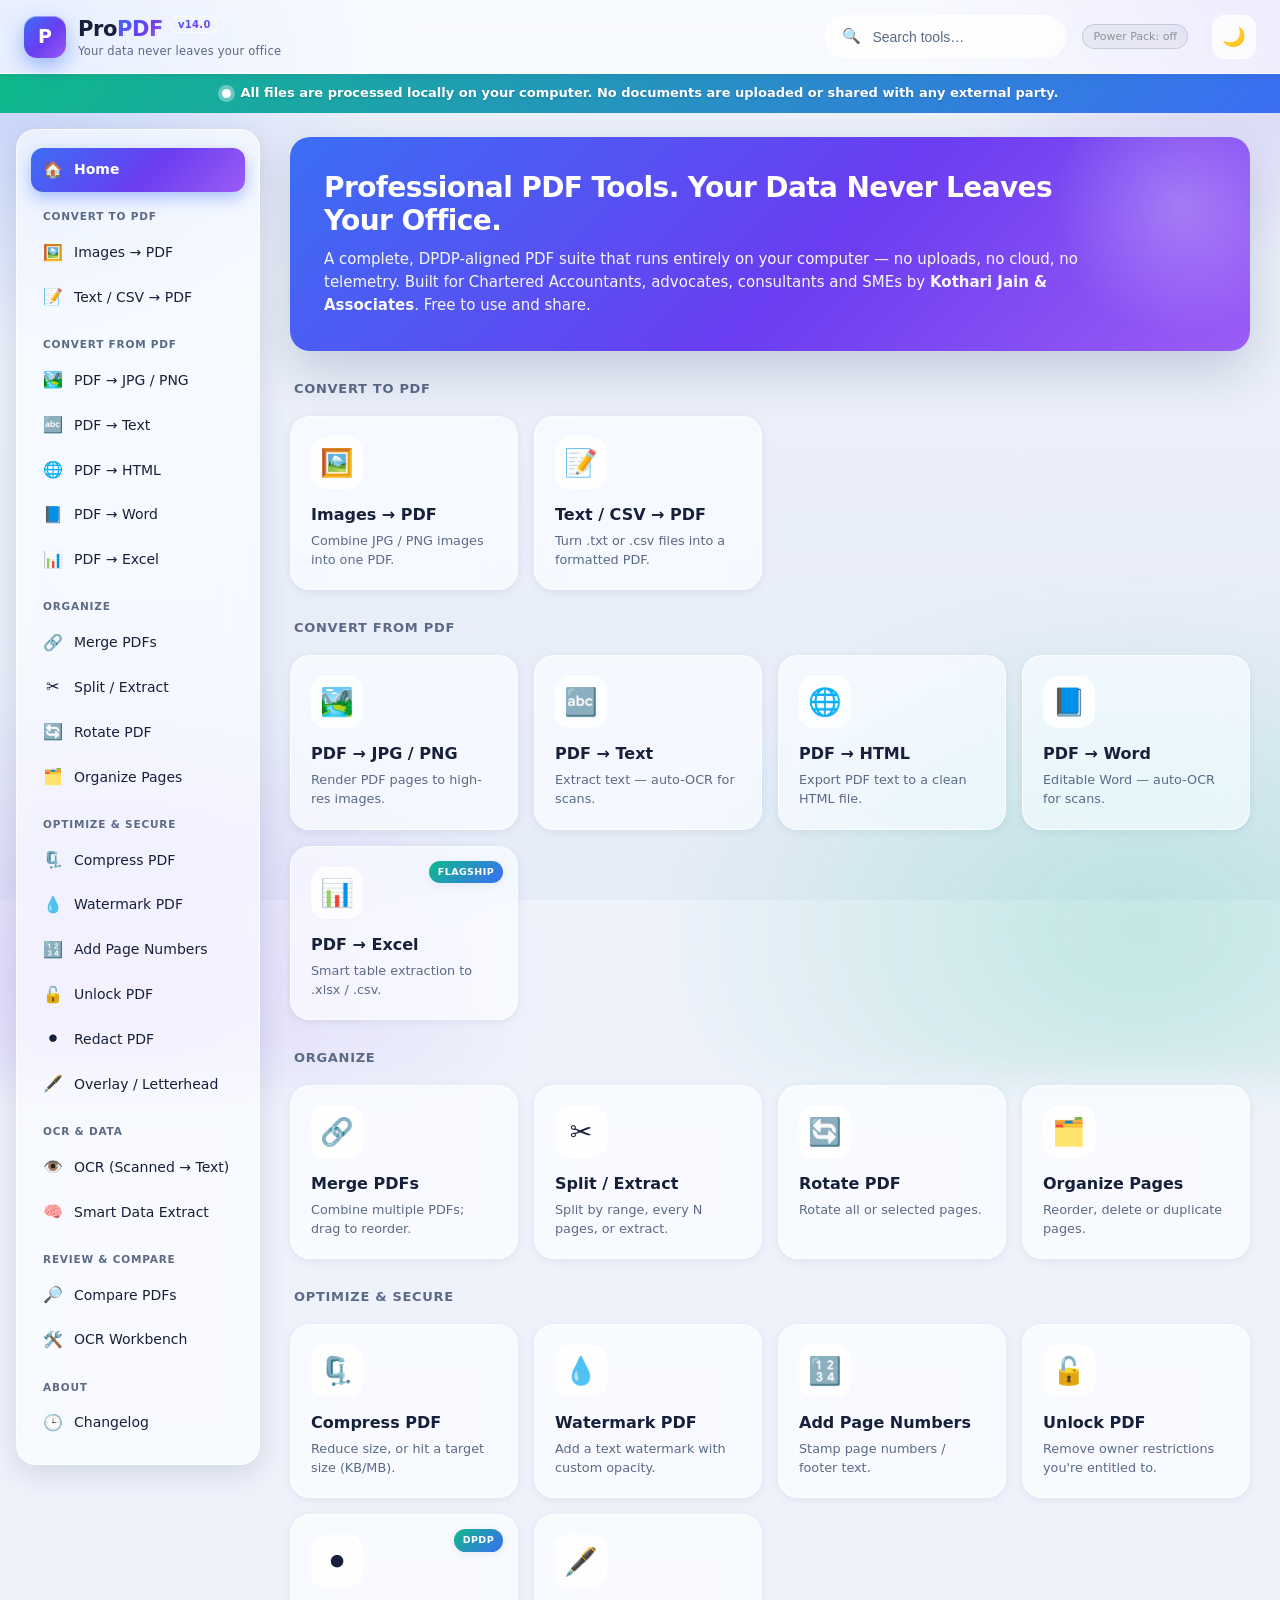
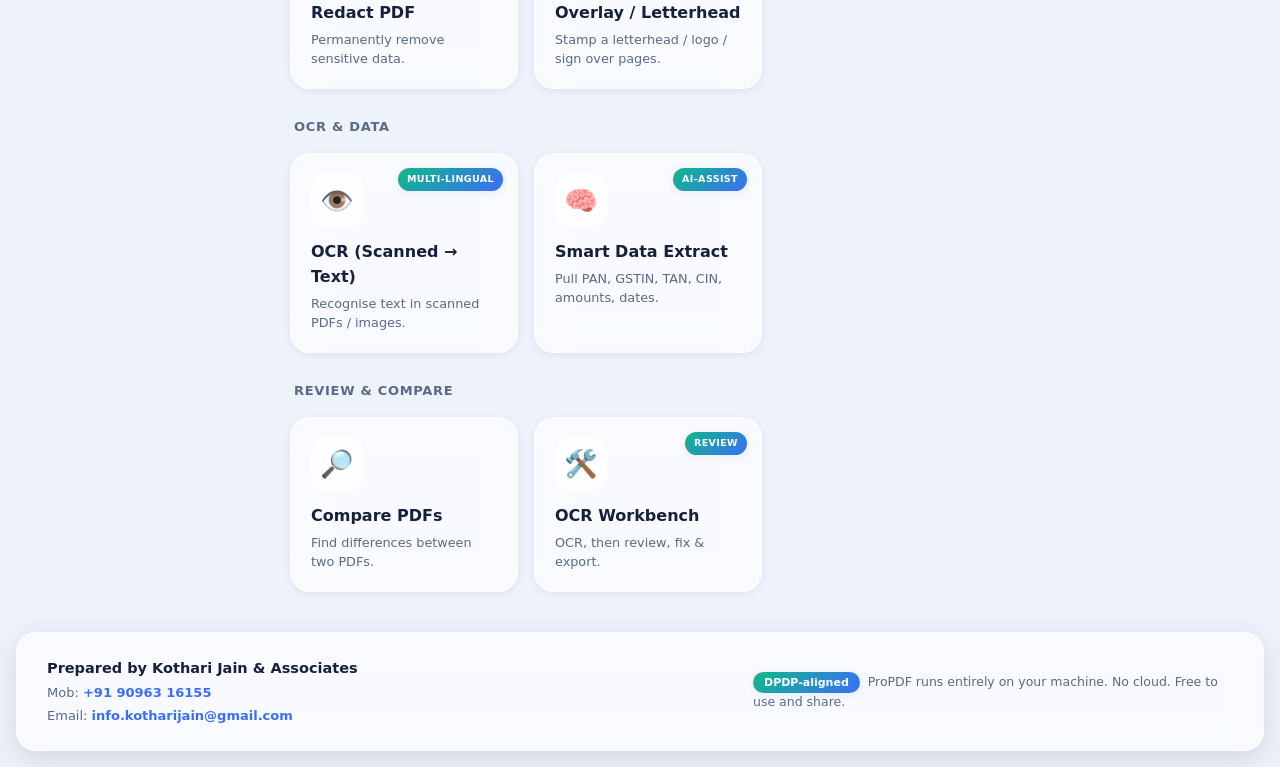
==== commit 2cf7c3fc: "Add files via upload" ====
--- a/ProPDF.html
+++ b/ProPDF.html
@@ -967,7 +967,7 @@
   window.ProPDF = App;
 
   /* ---------------- version + update check ---------------- */
-  App.VERSION = "v10.6";
+  App.VERSION = "v14.0";
   var GC_ENDPOINT = "";
   function initAnalytics(url) {
     if (GC_ENDPOINT || !url || typeof location === "undefined" || !/^https?:/.test(location.protocol)) return;
@@ -3509,5 +3509,7 @@
 
 })();
   </script>
+  <script src="assets/js/xtract.js"></script>
+  <script src="assets/js/engine.js"></script>
 </body>
 </html>
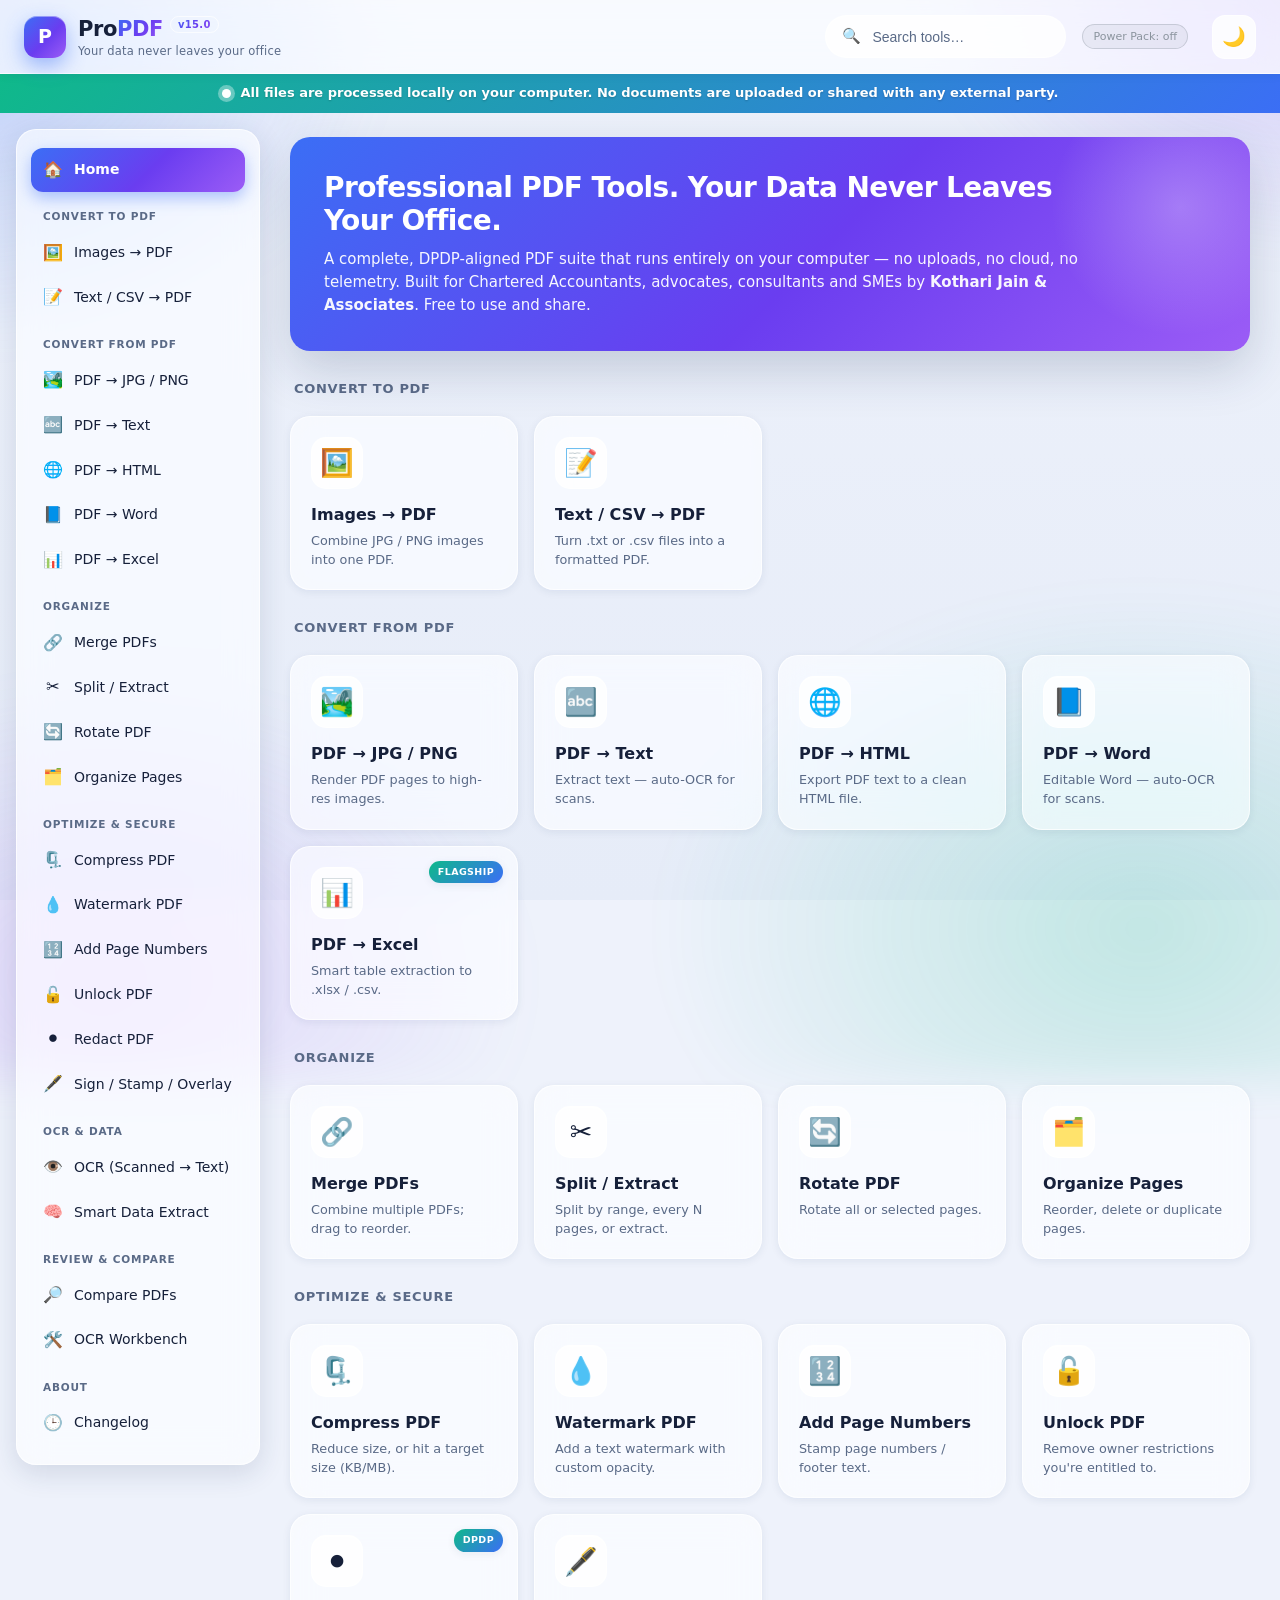
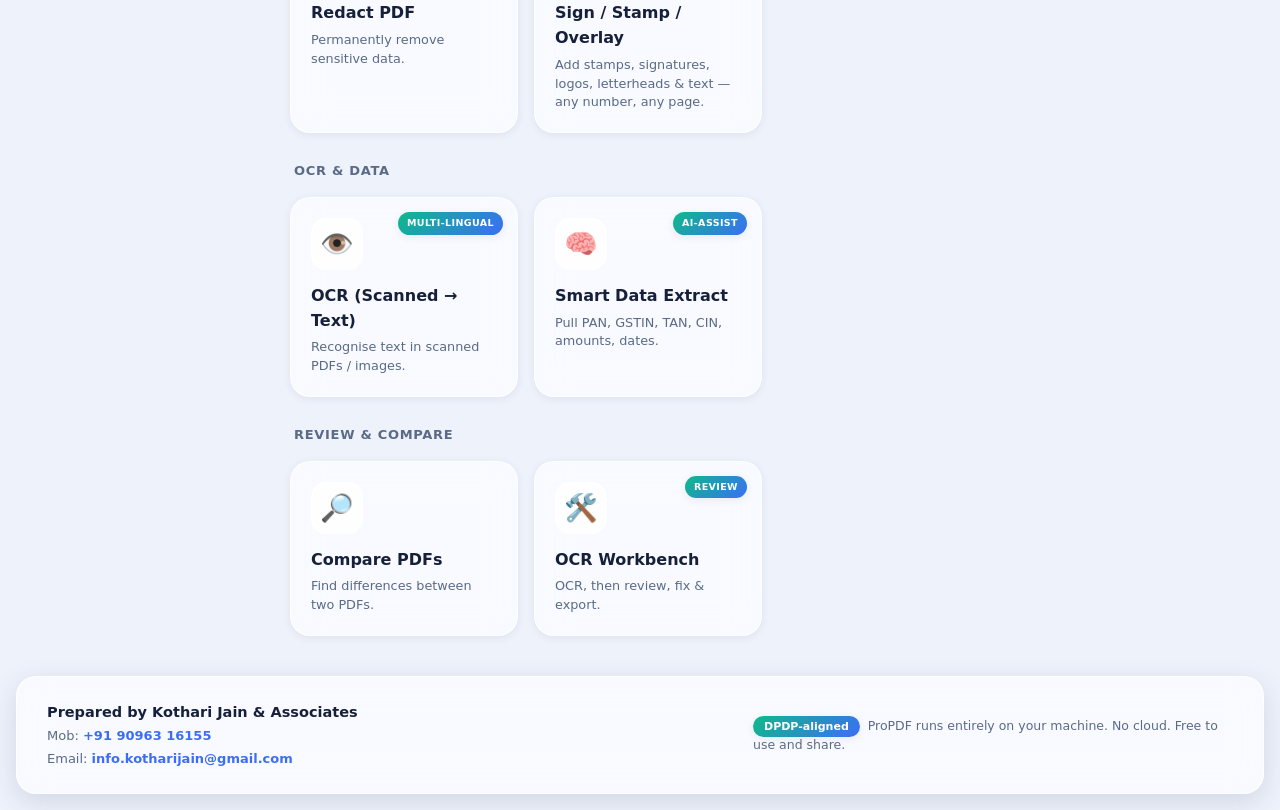
==== commit 02c6368b: "Add files via upload" ====
--- a/ProPDF.html
+++ b/ProPDF.html
@@ -967,7 +967,7 @@
   window.ProPDF = App;
 
   /* ---------------- version + update check ---------------- */
-  App.VERSION = "v14.0";
+  App.VERSION = "v15.0";
   var GC_ENDPOINT = "";
   function initAnalytics(url) {
     if (GC_ENDPOINT || !url || typeof location === "undefined" || !/^https?:/.test(location.protocol)) return;
@@ -3510,6 +3510,7 @@
 })();
   </script>
   <script src="assets/js/xtract.js"></script>
+  <script src="assets/js/overlay.js"></script>
   <script src="assets/js/engine.js"></script>
 </body>
 </html>
